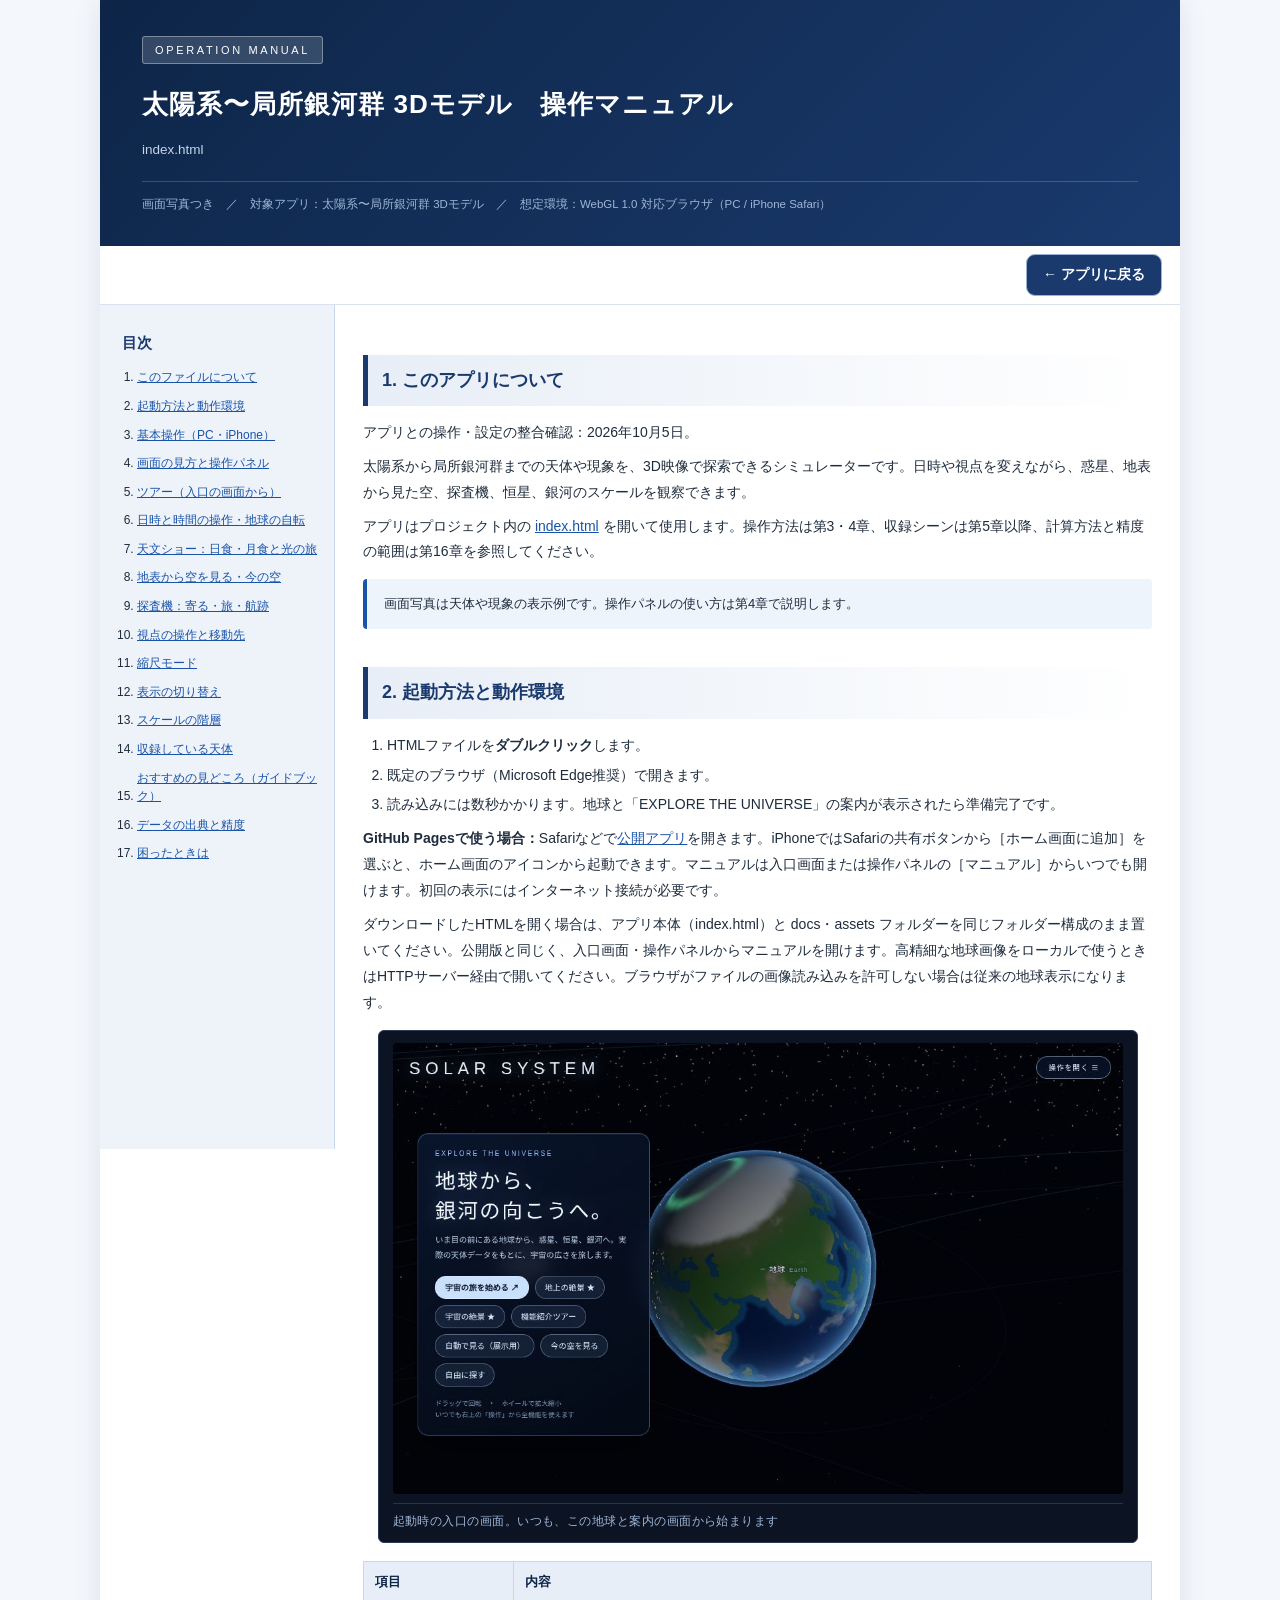
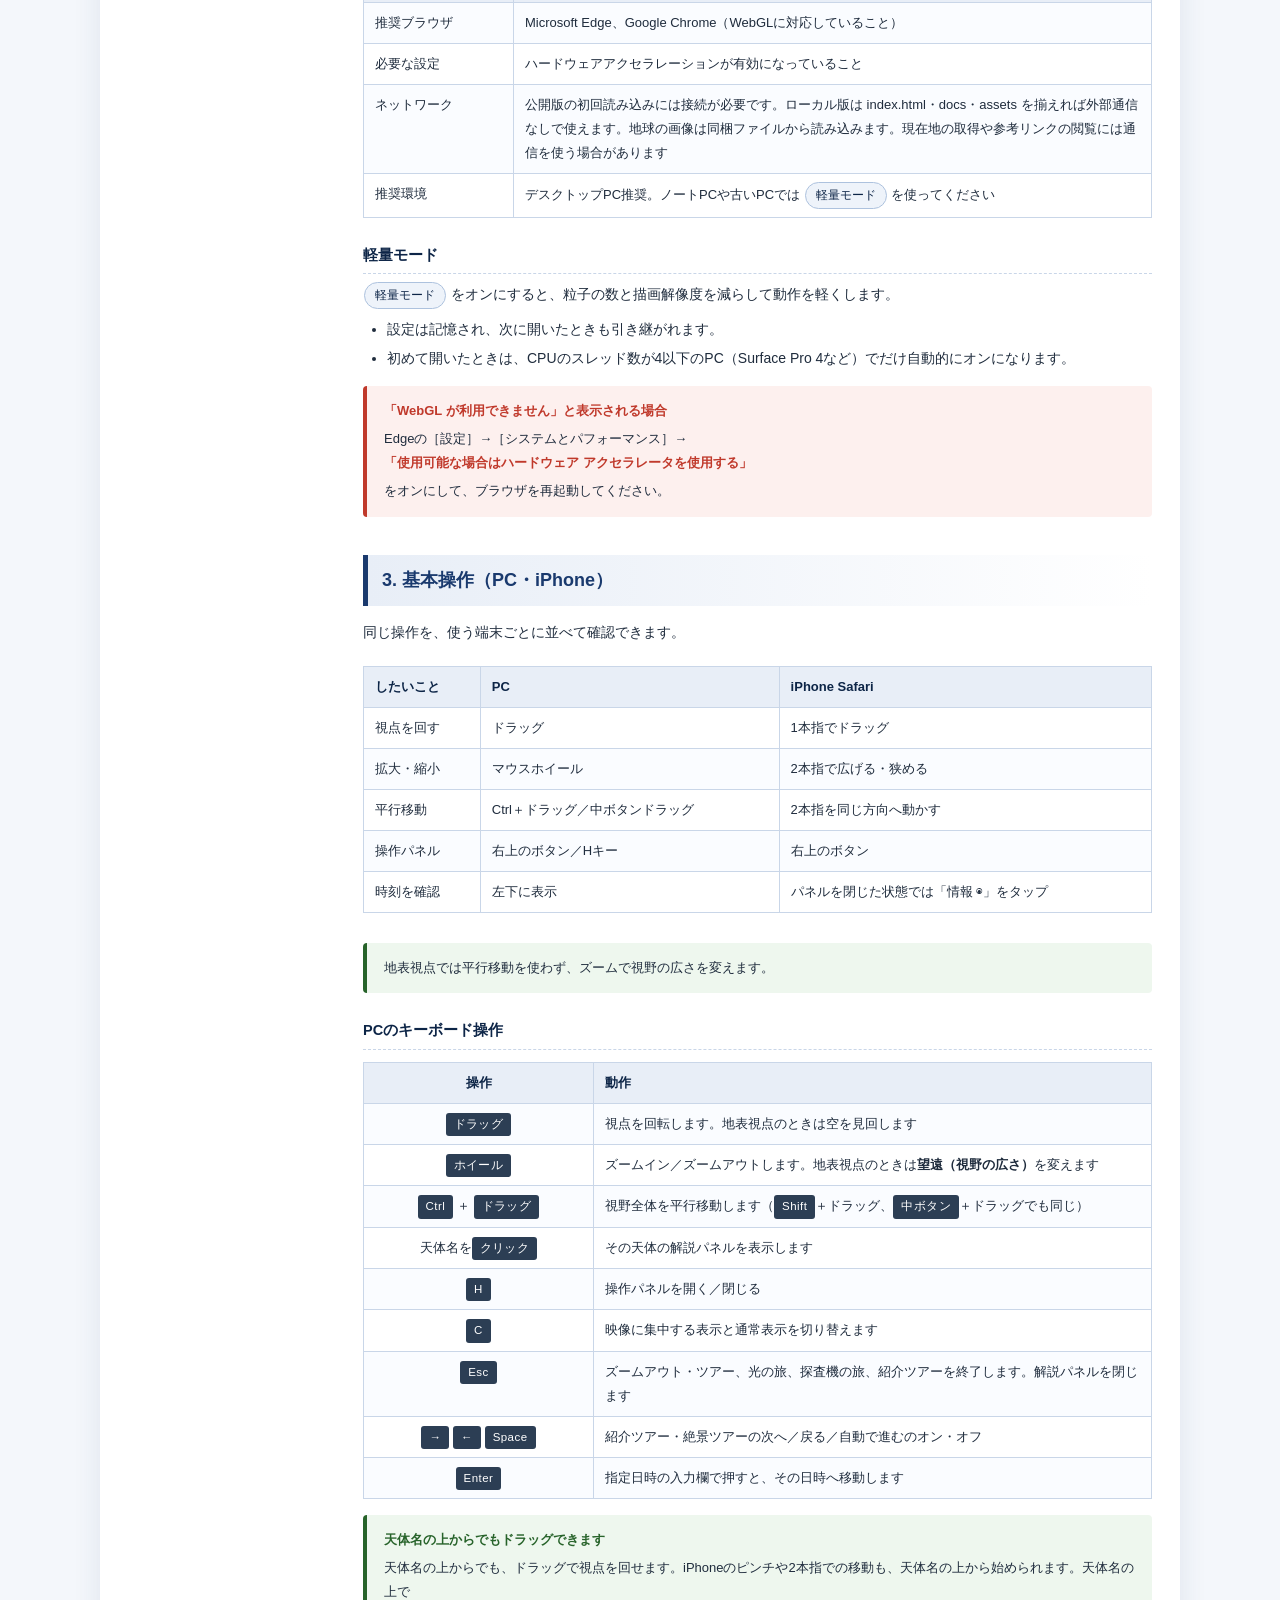
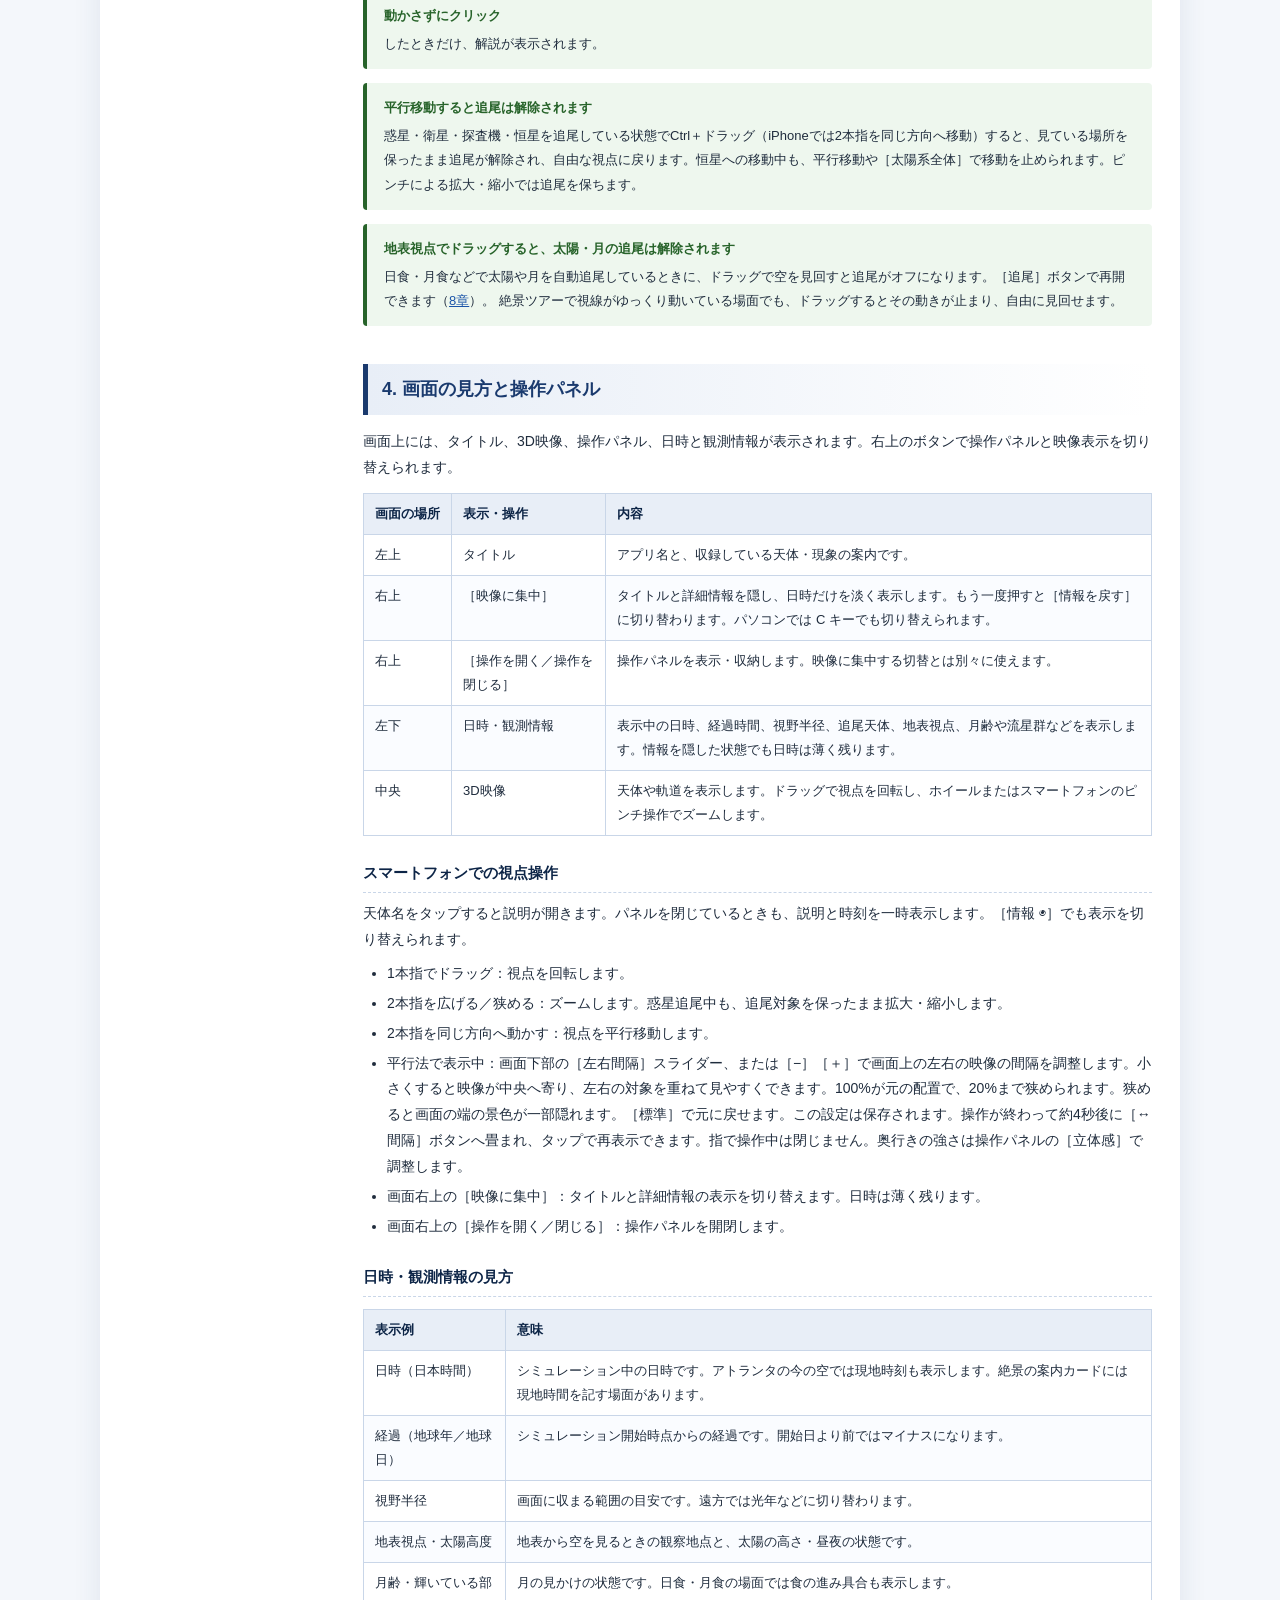
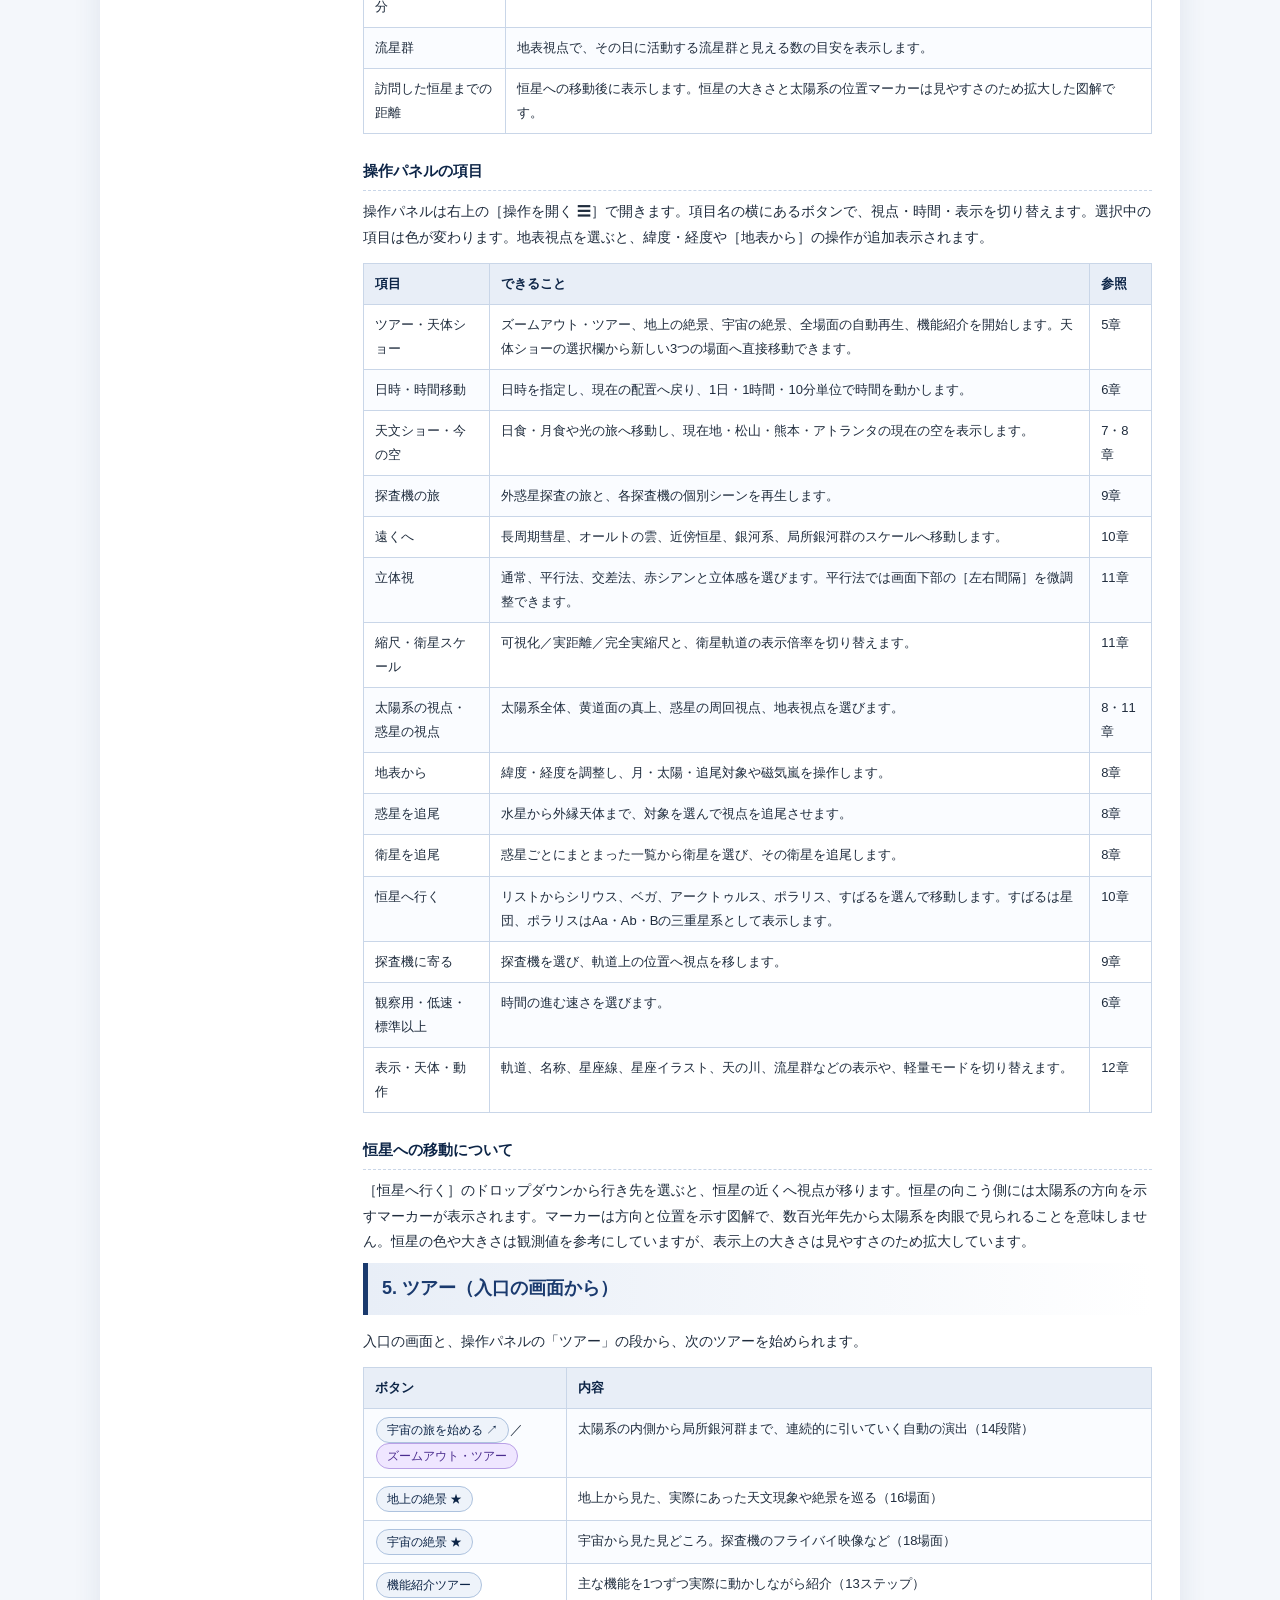
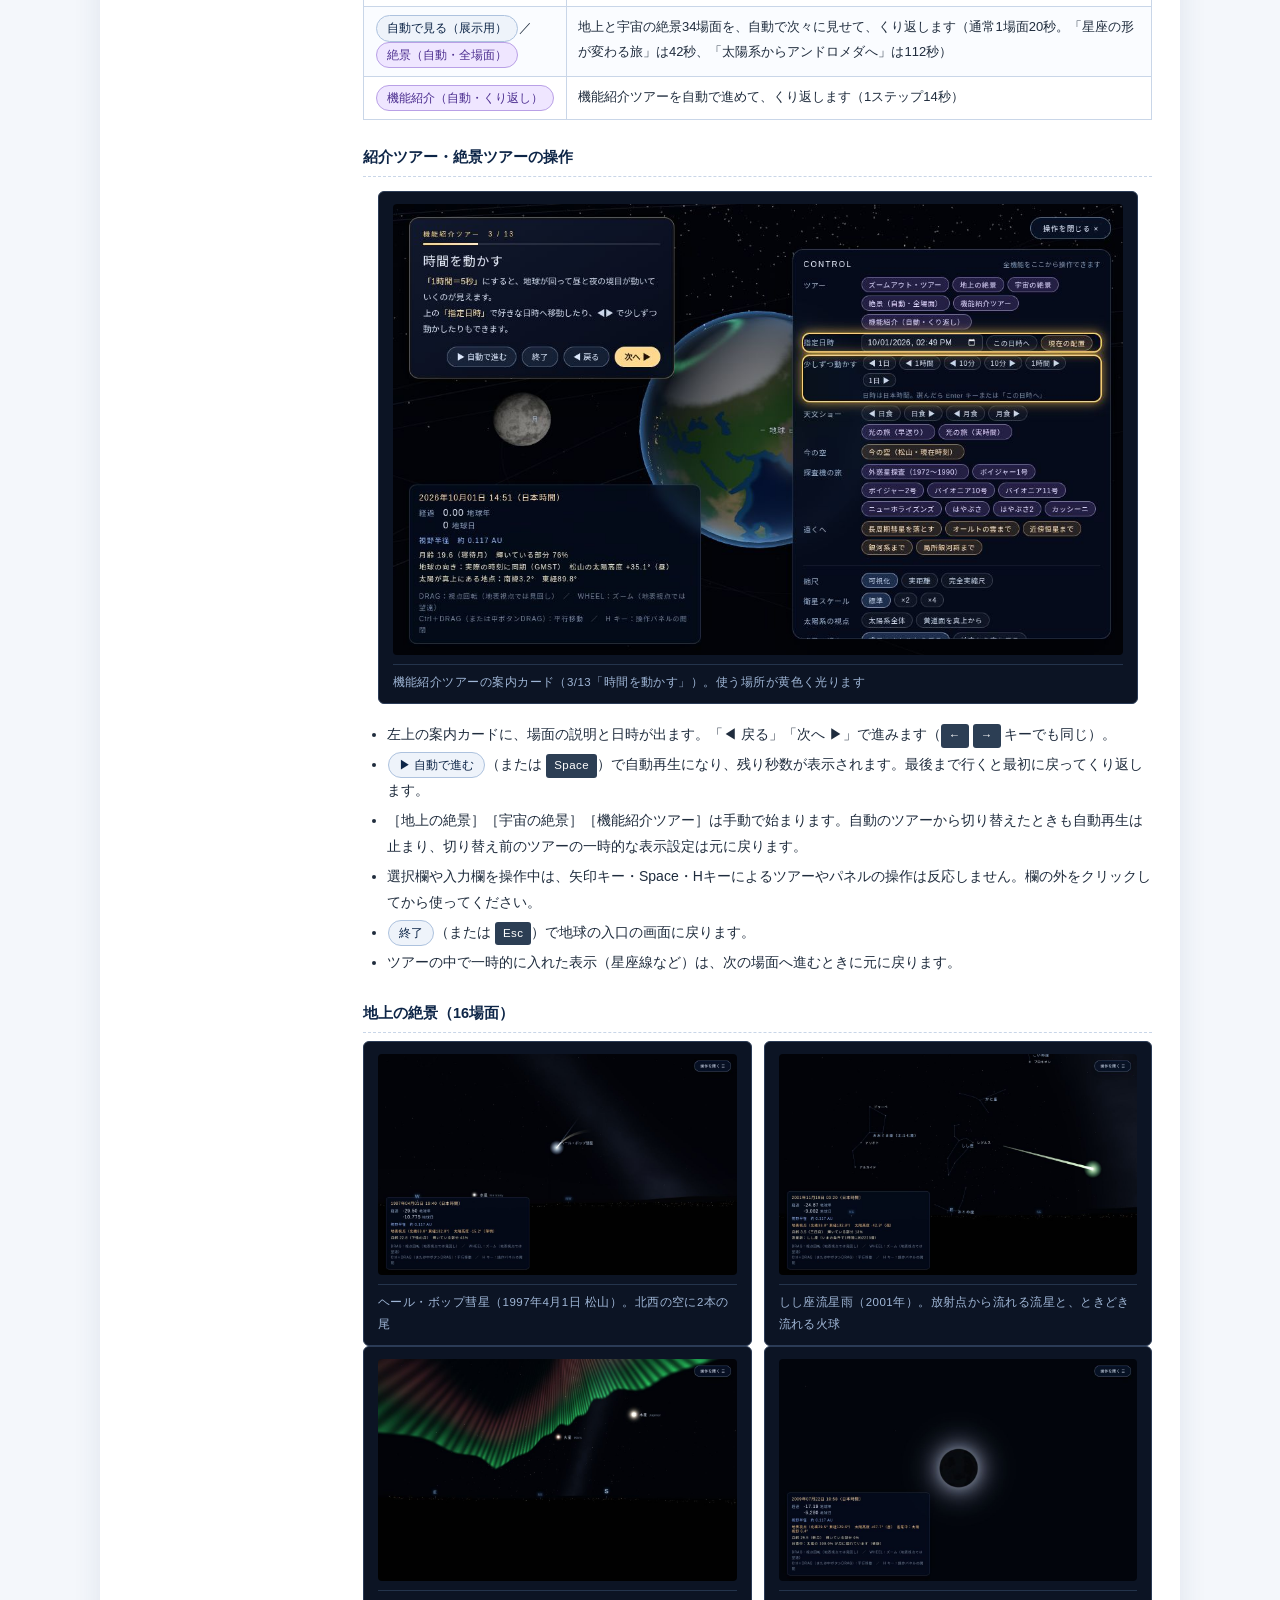
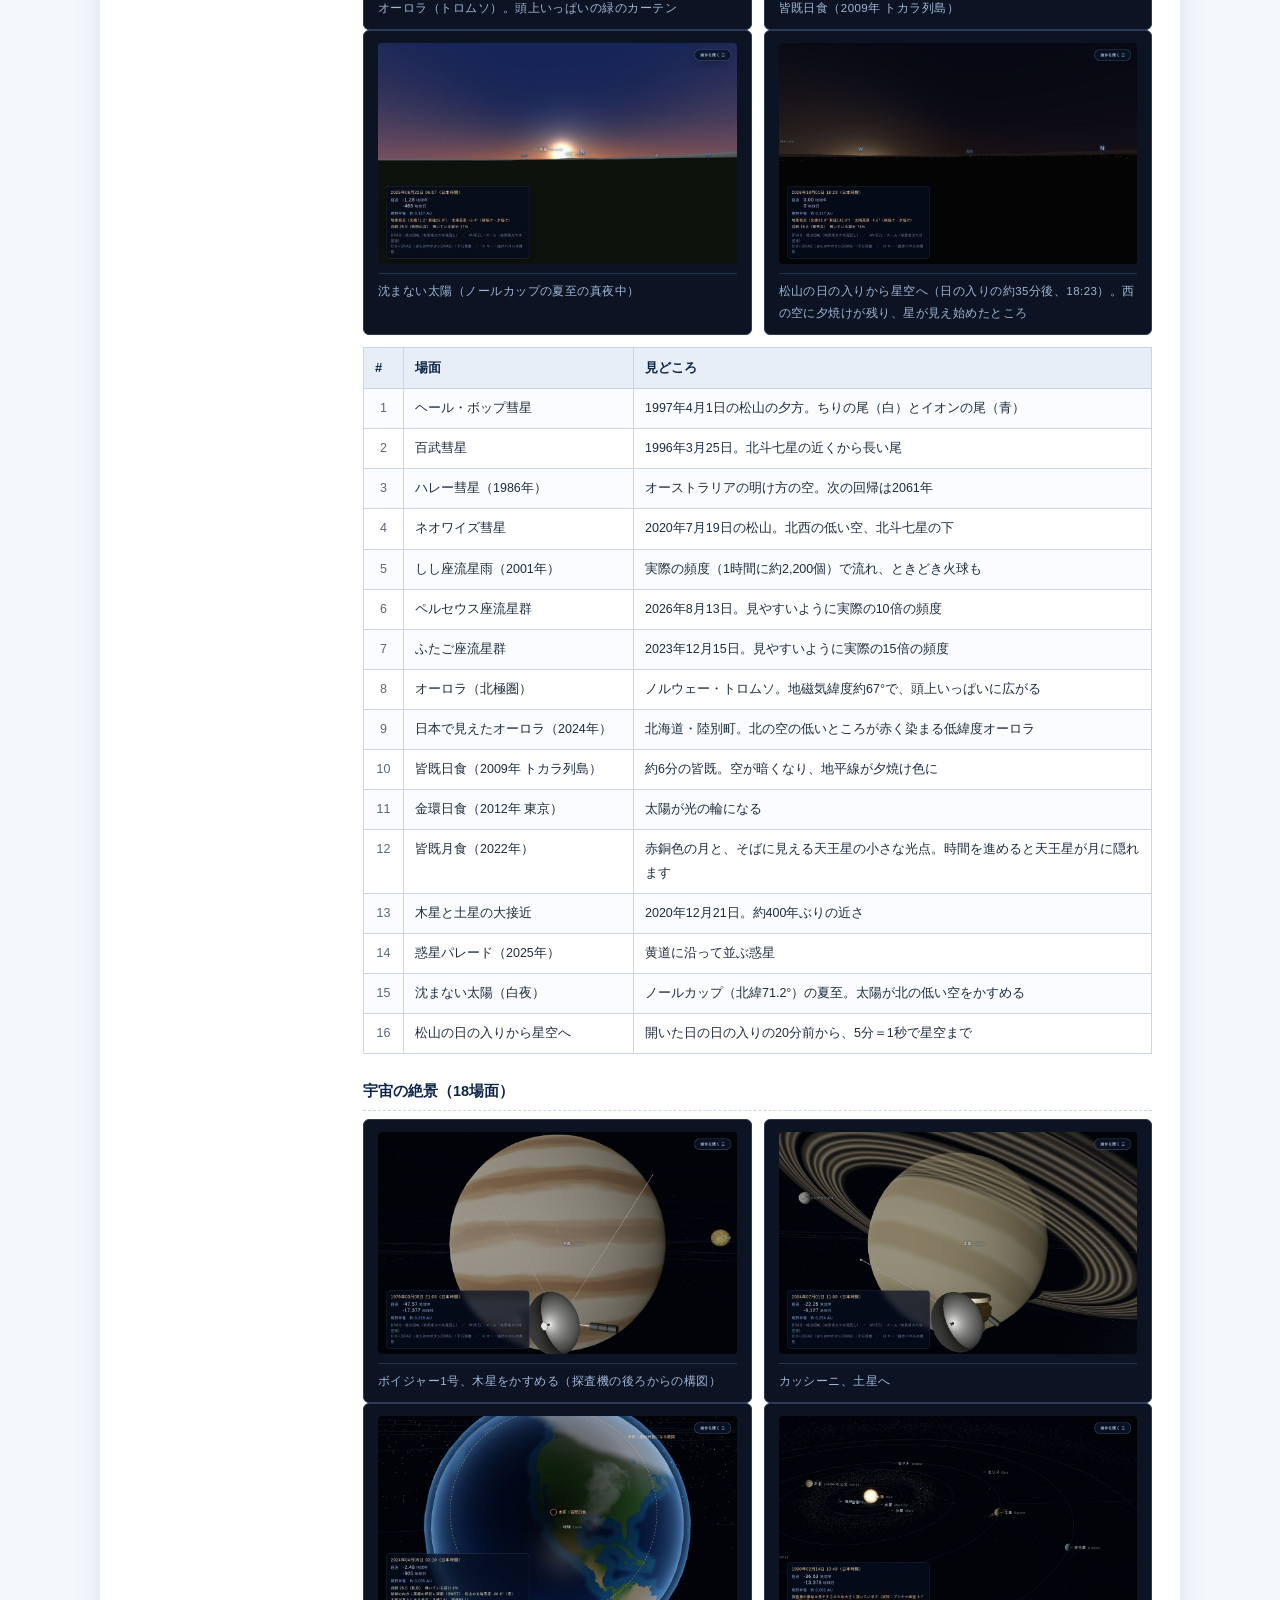
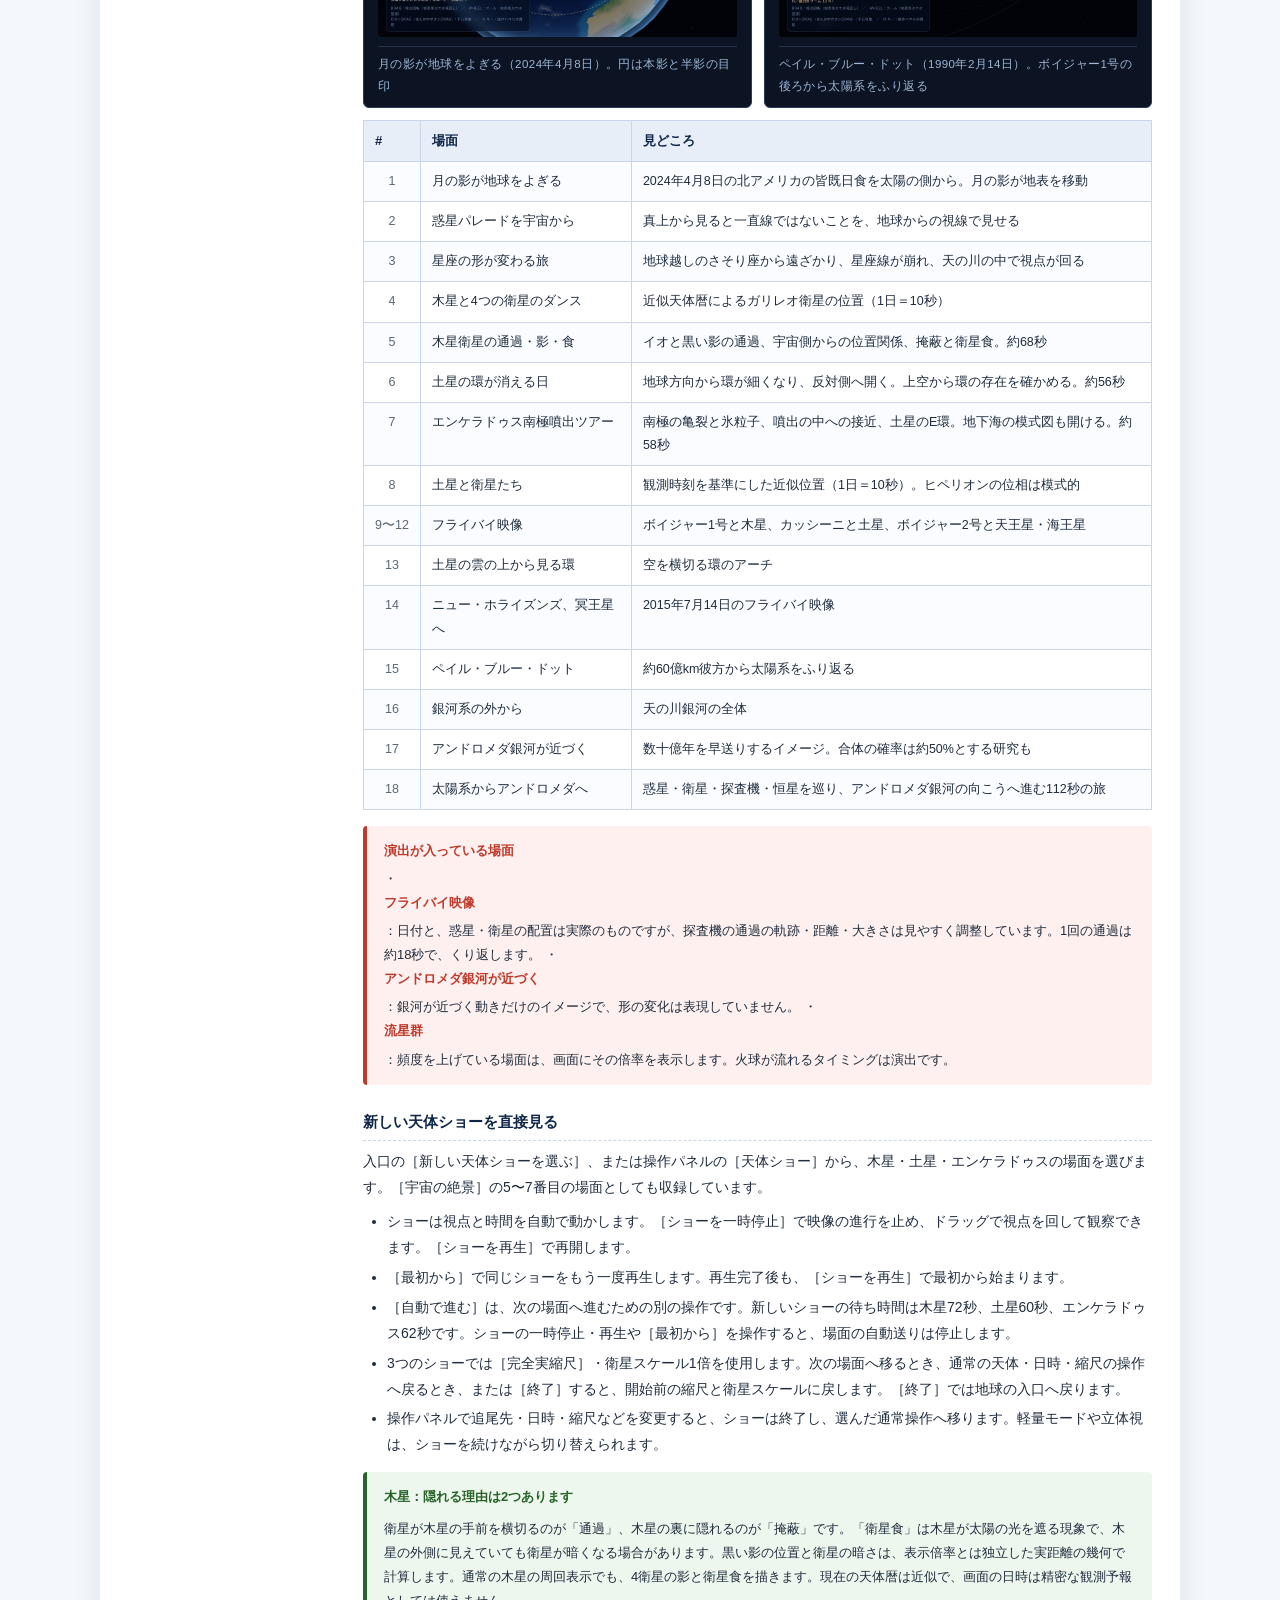
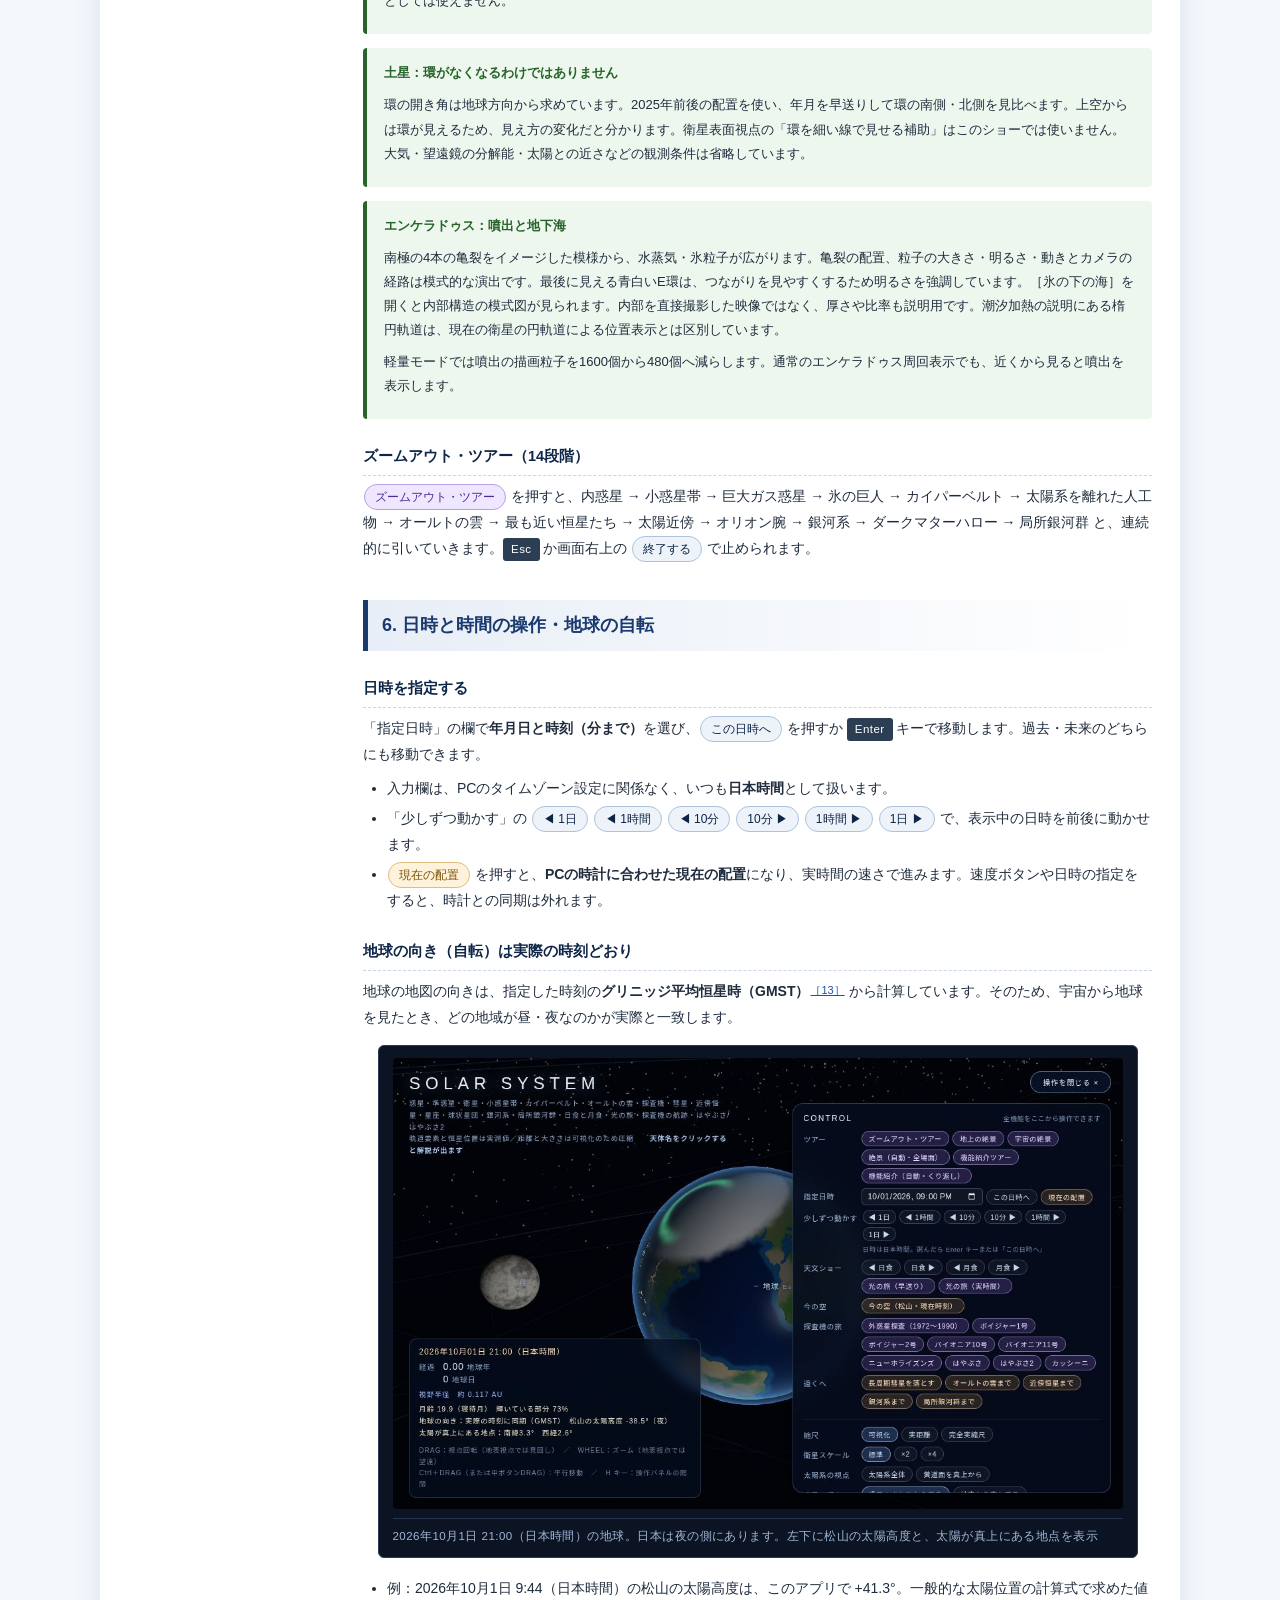
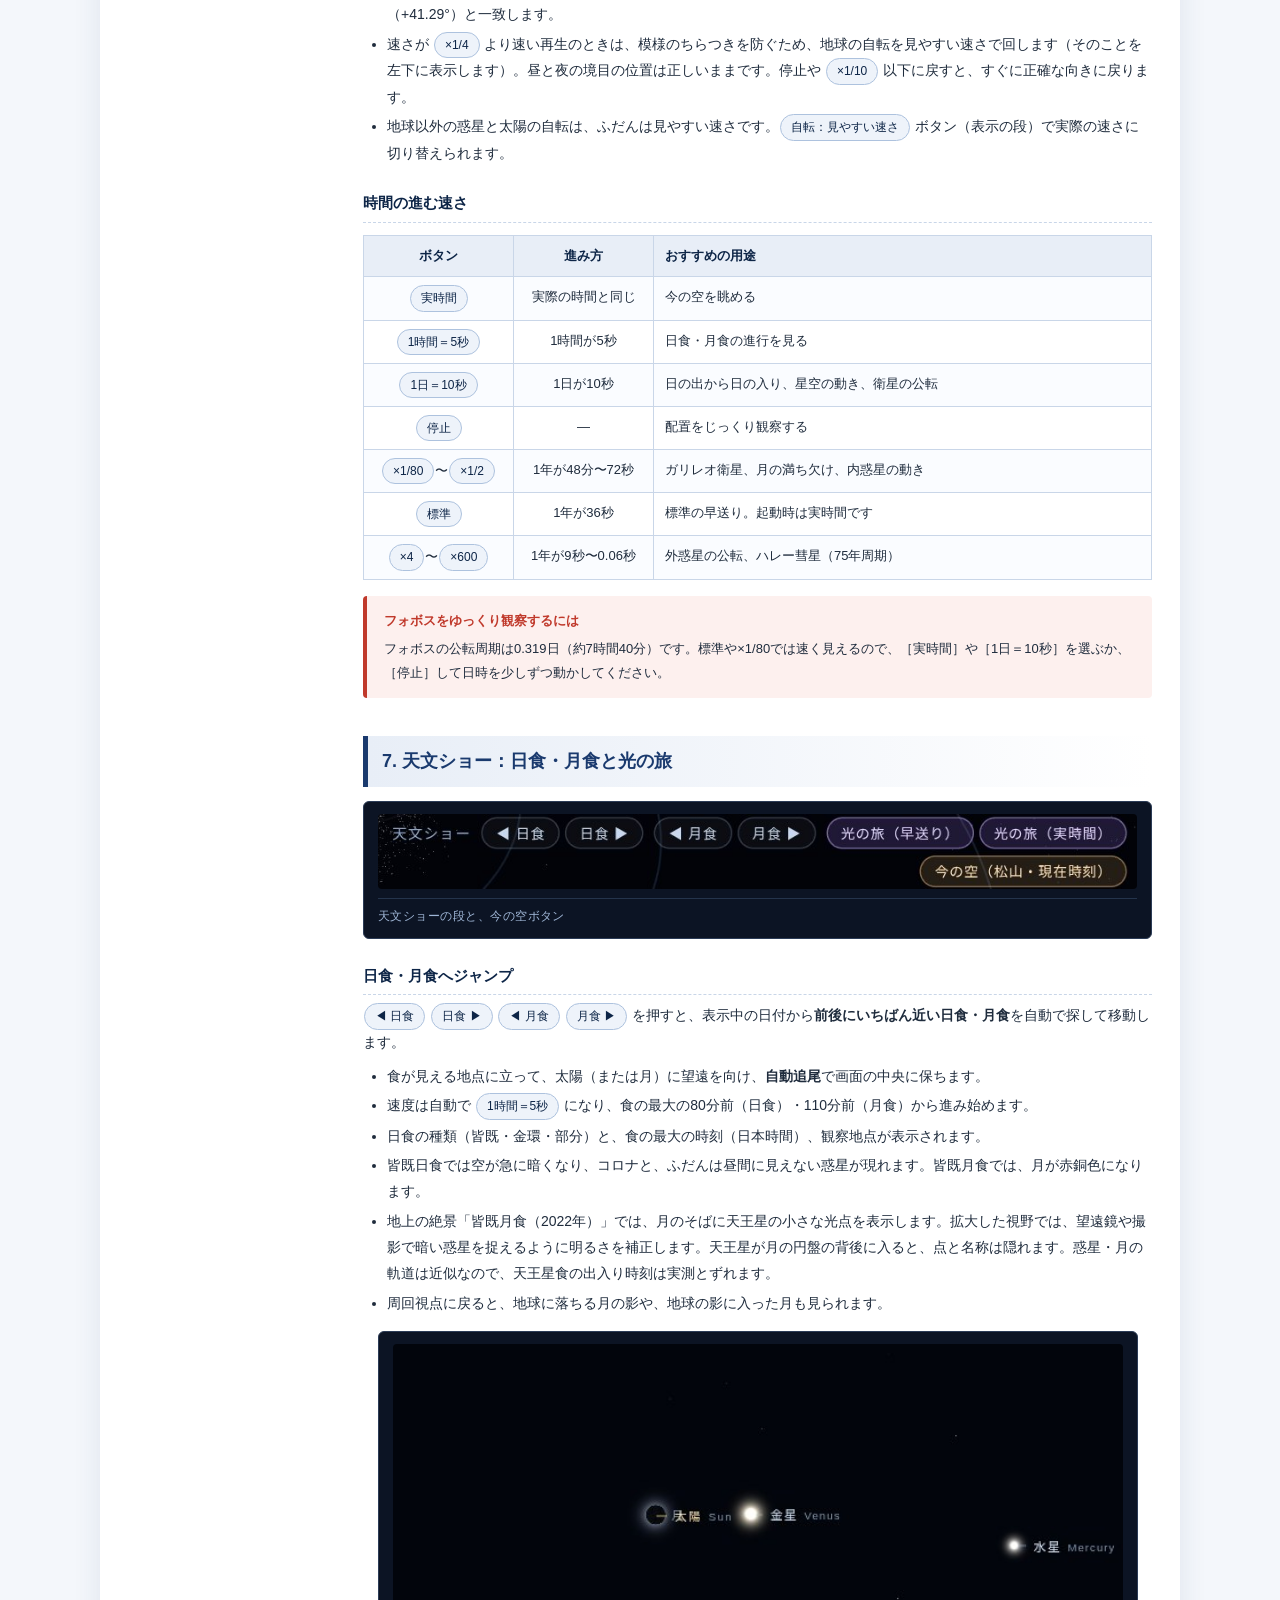
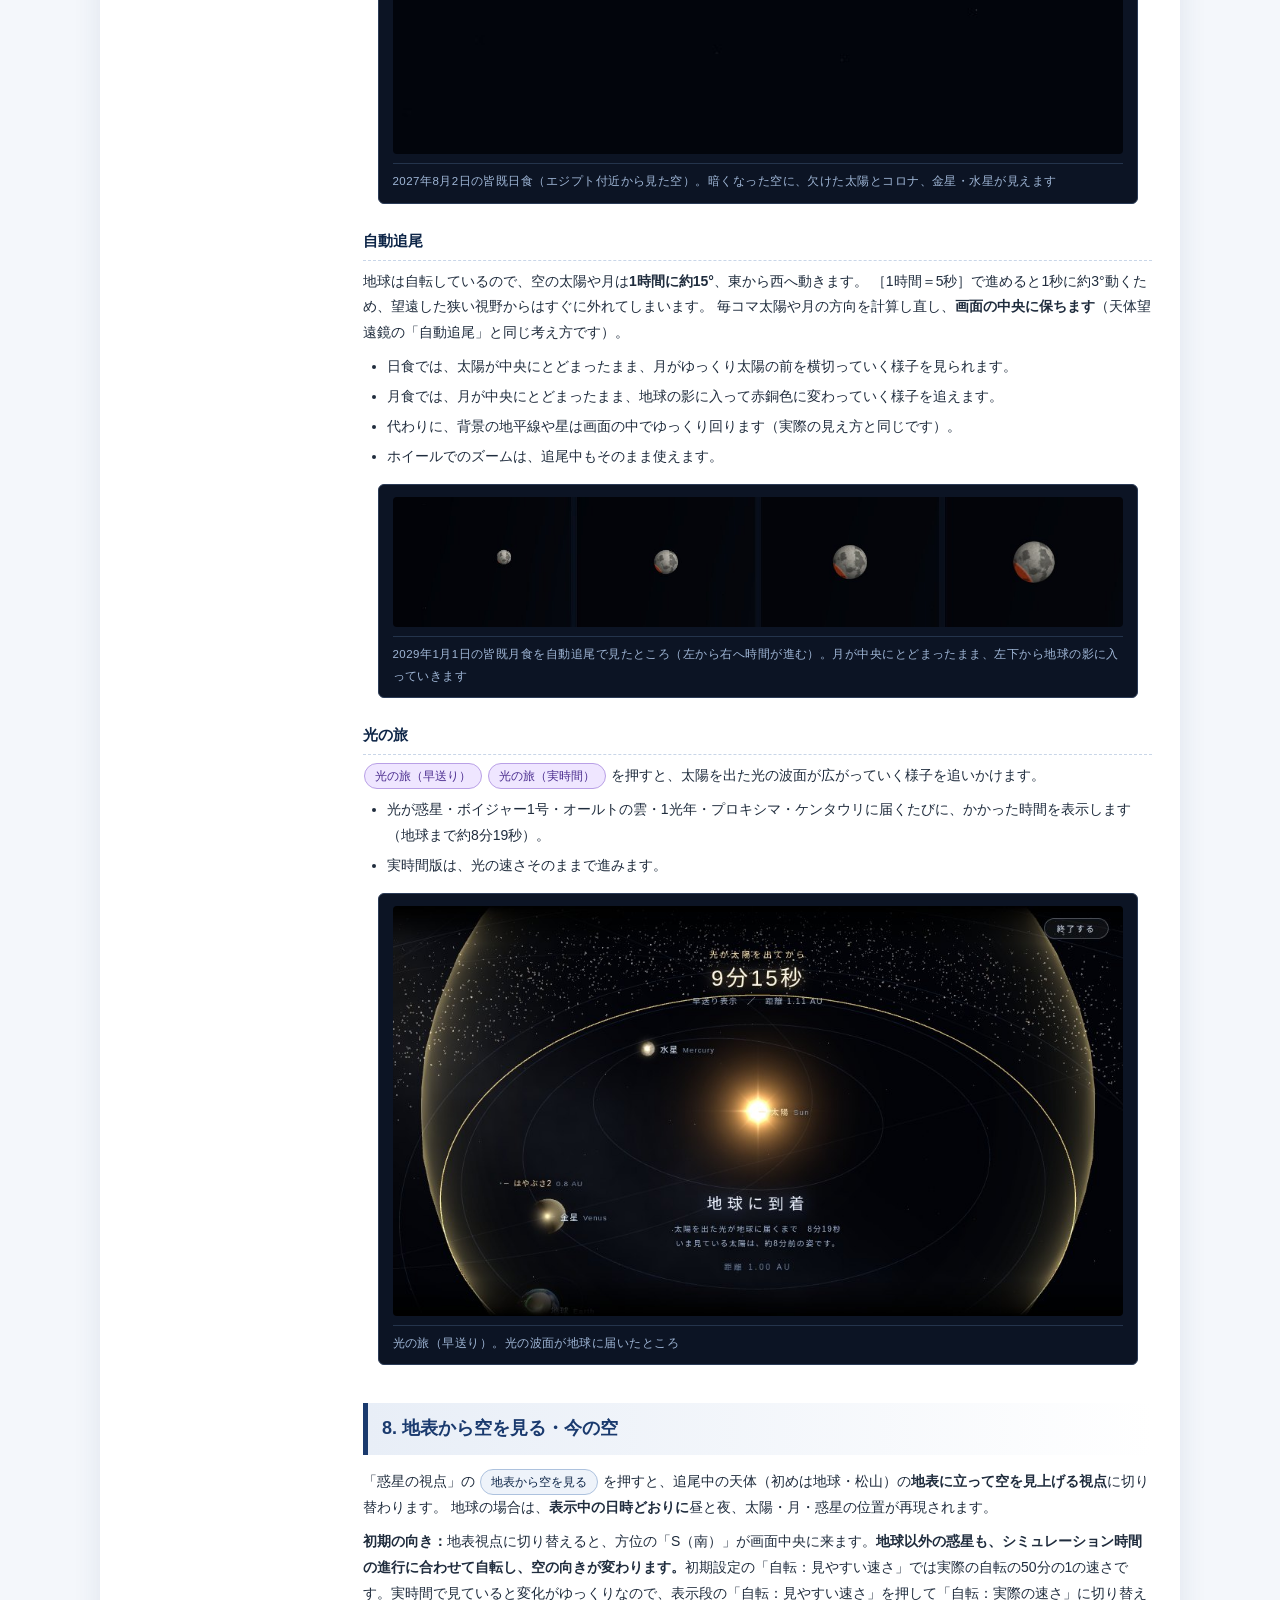
==== docs/操作マニュアル_現行版_2026-10-03.html @ c0546783 "Add Jupiter, Saturn ring and Enceladus celestial shows" ====
<!DOCTYPE html>
<html lang="ja">
<head>
<meta charset="UTF-8">
<meta name="viewport" content="width=device-width, initial-scale=1.0">
<title>太陽系〜局所銀河群 3Dモデル 操作マニュアル</title>
<style>
  :root{
    --navy:#1a3a6e;
    --navy-dark:#0d2547;
    --lightblue:#e8eef7;
    --accent:#1a54a8;
    --accent-hover:#0d3d75;
    --red:#c0392b;
    --green:#27632a;
    --amber:#9a6a00;
    --gray:#5a6875;
    --border:#c9d6e8;
  }
  *{ box-sizing:border-box; }
  html{ scroll-behavior:smooth; }
  body{
    margin:0; padding:0;
    font-family:"BIZ UDPGothic","BIZ UDゴシック","Meiryo",sans-serif;
    color:#1f2c3d; background:#f4f7fb; line-height:1.85;
    font-size:14px;
  }
  .wrap{ max-width:1080px; margin:0 auto; background:#fff;
    box-shadow:0 0 28px rgba(26,58,110,.10); }

  /* ---- ヘッダ ---- */
  header{
    background:linear-gradient(135deg,var(--navy-dark),var(--navy));
    color:#fff; padding:36px 42px 30px;
  }
  header .tag{
    display:inline-block; background:rgba(255,255,255,.16);
    border:1px solid rgba(255,255,255,.35); border-radius:3px;
    padding:3px 12px; font-size:11px; letter-spacing:.24em; margin-bottom:16px;
  }
  header h1{ margin:0; font-size:26px; font-weight:700; letter-spacing:.04em; }
  header .sub{ margin-top:10px; font-size:13.5px; color:#c3d4ec; }
  header .meta{ margin-top:18px; font-size:11.5px; color:#9fb6d6;
    border-top:1px solid rgba(255,255,255,.18); padding-top:12px; }

  /* ---- 目次 ---- */
  nav{ background:var(--lightblue); padding:22px 42px; border-bottom:1px solid var(--border); }
  nav h2{ margin:0 0 12px; font-size:13px; color:var(--navy);
    letter-spacing:.14em; font-weight:700; }
  nav ol{ margin:0; padding-left:20px; columns:2; column-gap:36px; font-size:13px; }
  nav li{ margin-bottom:5px; break-inside:avoid; }
  nav a{ color:var(--accent); text-decoration:underline; }
  nav a:hover{ color:var(--accent-hover); }

  main{ padding:10px 42px 48px; }
  section{ margin-top:38px; scroll-margin-top:16px; }
  h2{
    font-size:18px; color:var(--navy); margin:0 0 14px;
    padding:9px 0 9px 14px; border-left:5px solid var(--navy);
    background:linear-gradient(90deg,var(--lightblue),rgba(232,238,247,0));
  }
  h3{ font-size:14.5px; color:var(--navy-dark); margin:24px 0 8px;
    padding-bottom:5px; border-bottom:1px dashed var(--border); }
  p{ margin:8px 0; }

  table{ width:100%; border-collapse:collapse; margin:12px 0 16px; font-size:13px; }
  th,td{ border:1px solid var(--border); padding:8px 11px; text-align:left;
    vertical-align:top; }
  th{ background:var(--lightblue); color:var(--navy-dark); font-weight:700;
    white-space:nowrap; }
  tr:nth-child(even) td{ background:#fafcff; }
  td.c,th.c{ text-align:center; white-space:nowrap; }

  .btn{
    display:inline-block; background:#eef3fa; border:1px solid #adc2de;
    border-radius:999px; padding:1px 10px; font-size:12px;
    color:var(--navy-dark); white-space:nowrap; margin:0 1px;
  }
  .btn.on{ background:#d6e6ff; border-color:#7ea6dd; font-weight:700; }
  .btn.warm{ background:#fff2dc; border-color:#e0bd7e; color:#7a5200; }
  .btn.tour{ background:#efe6ff; border-color:#b9a0e6; color:#4b2d8f; }
  kbd{
    display:inline-block; background:#2c3e54; color:#fff; border-radius:3px;
    padding:1px 8px; font-size:11.5px; font-family:inherit; letter-spacing:.04em;
  }

  .note,.warn,.tip{
    border-radius:4px; padding:13px 17px; margin:14px 0; font-size:13px;
  }
  .note{ background:#eef4fc; border-left:4px solid var(--accent); }
  .warn{ background:#fdf0ee; border-left:4px solid var(--red); }
  .tip{ background:#eef7ee; border-left:4px solid var(--green); }
  .note b,.warn b,.tip b{ display:block; margin-bottom:4px; }
  .warn b{ color:var(--red); }
  .tip b{ color:var(--green); }
  .note b{ color:var(--accent); }

  pre{
    background:#1e2a3a; color:#d8e4f2; padding:14px 18px; border-radius:5px;
    font-family:"Consolas","BIZ UDGothic",monospace; font-size:12.5px;
    line-height:1.75; overflow-x:auto; margin:12px 0;
  }
  ul,ol{ margin:8px 0; padding-left:24px; }
  li{ margin-bottom:4px; }

  .grid{ display:grid; grid-template-columns:repeat(auto-fit,minmax(230px,1fr));
    gap:14px; margin:14px 0; }
  .card{ border:1px solid var(--border); border-radius:5px; padding:14px 16px;
    background:#fbfdff; }
  .card .t{ font-weight:700; color:var(--navy); font-size:13.5px; margin-bottom:6px; }
  .card .d{ font-size:12.5px; color:#425165; }

  figure{
    margin:14px 0 18px; padding:12px 14px 10px;
    background:#0c1424; border:1px solid #2b3b56; border-radius:6px;
  }
  figure img{
    display:block; max-width:100%; height:auto; border-radius:4px;
    image-rendering:-webkit-optimize-contrast;
  }
  figure figcaption{
    margin-top:9px; font-size:11.5px; color:#9fb6d6; letter-spacing:.04em;
    border-top:1px solid #24344c; padding-top:7px;
  }
  figure figcaption b{ color:#cfe0f5; }
  figure.wide img{ width:100%; }

  .layout{
    position:relative; background:#0a1120; border:1px solid #2b3b56;
    border-radius:6px; height:330px; margin:14px 0 6px; overflow:hidden;
  }
  .layout .z{
    position:absolute; border:1px dashed #5b7ba8; border-radius:4px;
    color:#cfe0f5; font-size:11.5px; padding:7px 10px; line-height:1.6;
  }
  .layout .z b{ display:block; color:#8fc3ff; font-size:12px; margin-bottom:3px; }
  .layout .lt{ left:2.5%;  top:5%;    width:44%; }
  .layout .lb{ left:2.5%;  bottom:5%; width:40%; }
  .layout .rb{ right:2.5%; bottom:5%; width:48%; border-color:#8a7bbd; }
  .layout .rb b{ color:#c3a9f5; }
  .layout .ct{ left:30%;   top:5%;    width:38%; border-color:#a8894f; text-align:center; }
  .layout .ct b{ color:#ffc46a; }
  .layout .mid{
    position:absolute; left:50%; top:50%; transform:translate(-50%,-50%);
    color:#54688a; font-size:12px; letter-spacing:.2em;
  }

  .scaleflow{
    background:#fbfdff; border:1px solid var(--border); border-radius:5px;
    padding:16px 20px; margin:14px 0; font-size:12.5px;
  }
  .scaleflow .row{ display:flex; align-items:center; gap:12px; padding:5px 0;
    border-bottom:1px dotted #dae3f0; }
  .scaleflow .row:last-child{ border-bottom:none; }
  .scaleflow .k{ flex:0 0 132px; font-weight:700; color:var(--navy); }
  .scaleflow .v{ flex:0 0 118px; color:var(--amber); font-variant-numeric:tabular-nums; }
  .scaleflow .m{ color:#48566a; }

  footer{
    background:var(--navy-dark); color:#a8bfdc; padding:20px 42px;
    font-size:11.5px; letter-spacing:.04em;
  }
  footer a{ color:#9ec4f0; }

  @media print{
    body{ background:#fff; font-size:10.5pt; }
    .wrap{ box-shadow:none; max-width:100%; }
    header,main,nav,footer{ padding-left:14mm; padding-right:14mm; }
    nav{ break-after:page; }
    section{ break-inside:avoid; }
    figure{ break-inside:avoid; background:#fff; border:1px solid #bbb; }
    figure img{ filter:none; }
    figure figcaption{ color:#333; border-top-color:#ccc; }
    figure figcaption b{ color:#000; }
    .layout{ break-inside:avoid; }
    a{ text-decoration:underline; }
    pre{ background:#f0f3f7; color:#1f2c3d; border:1px solid #ccc; }
  }
  @page{ size:A4 portrait; margin:12mm; }

  a{ color:#1a54a8; text-decoration:underline; }
  a:hover{ color:#0d3d75; }
  .new{ display:inline-block; background:#c0392b; color:#fff; font-size:10px; border-radius:3px;
    padding:0 6px; margin-left:6px; letter-spacing:.08em; vertical-align:2px; }
  figure.scene{ max-width:760px; margin-left:auto; margin-right:auto; }
  figure.scene img{ width:100%; }
  .two figure.scene{ max-width:none; }
  .two{ display:grid; grid-template-columns:1fr 1fr; gap:12px; }
  .two figure{ margin:0; }
  @media (max-width:760px){ .two{ grid-template-columns:1fr; } nav ol{ columns:1; } }
  .refs li{ margin-bottom:6px; font-size:12.5px; }

  .gtoc{ display:flex; flex-wrap:wrap; gap:6px; margin:10px 0 6px; }
  .gtoc a{ font-size:12px; border:1px solid #c5d3e6; border-radius:999px; padding:3px 12px; background:#f4f8fd; text-decoration:none; }
  .gtoc a:hover{ background:#e1ebf8; }
  h3.gcat{ background:linear-gradient(90deg,#1a3a6e,#2a5aa0); color:#fff; border:none; border-radius:4px;
    padding:8px 14px; margin:30px 0 6px; font-size:14.5px; letter-spacing:.06em; }
  .glead{ font-size:13px; color:#425165; margin:4px 0 10px; }
  .gl{ display:grid; grid-template-columns:repeat(auto-fit,minmax(300px,1fr)); gap:12px; }
  .gi{ border:1px solid #d6dfeb; border-radius:6px; padding:10px 14px 4px; background:#fbfdff; break-inside:avoid; }
  .gi h4{ margin:2px 0 8px; font-size:13.5px; color:#0d2547; }
  .gi pre{ margin:0 0 6px; font-size:11.5px; padding:9px 12px; white-space:pre-wrap; }
  .gi p{ font-size:12.5px; margin:4px 0 8px; color:#2c3a4c; }
  h4.calh{ margin:18px 0 6px; color:#0d2547; }
  table.cal td{ font-size:12px; padding:5px 9px; }
  @media print{ .gi{ page-break-inside:avoid; } h3.gcat{ -webkit-print-color-adjust:exact; print-color-adjust:exact; } }

  /* 出典番号・ツールチップ・ジャンプ先ハイライト */
  a.cite{ position:relative; color:#1a54a8; text-decoration:underline; font-size:11px; vertical-align:2px; margin-left:1px; white-space:nowrap; }
  a.cite:hover{ color:#0d3d75; }
  a.cite:hover::after{ content:attr(data-tip); position:absolute; left:50%; bottom:135%; transform:translateX(-50%);
    width:300px; white-space:normal; background:#0d2547; color:#fff; font-size:11.5px; line-height:1.6; letter-spacing:.02em;
    padding:8px 11px; border-radius:5px; box-shadow:0 6px 18px rgba(0,0,0,.25); z-index:20; text-align:left; font-weight:400; }
  .refs li:target{ background:#fff3c4; outline:2px solid #e8c25a; border-radius:3px; transition:background .6s; }
  .refs li{ scroll-margin-top:80px; }
  .refs .rd{ color:#5a6875; font-size:11.5px; }
  .scenes td{ font-size:12.5px; }
  .scenes td:first-child{ white-space:nowrap; text-align:center; color:#5a6875; }
  figure.panel{ max-width:540px; margin-left:auto; margin-right:auto; }
  @media print{ a.cite:hover::after{ display:none; } a.cite{ text-decoration:underline; } }
  @media (max-width:600px){
    header,main,nav,footer{ padding-left:16px; padding-right:16px; }
    table{ display:block; overflow-x:auto; max-width:100%; }
    th,td,td.c,th.c,.scenes td:first-child{ white-space:normal; }
    th[style],td[style]{ width:auto !important; }
    .layout{ height:auto; min-height:300px; }
    .layout .z{ position:relative; left:auto !important; right:auto !important; top:auto !important; bottom:auto !important; width:auto !important; margin:8px; }
    .layout .mid{ display:none; }
    a.cite:hover::after{ width:220px; }
    pre{ white-space:pre-wrap; }
  }

  .app-return{position:sticky;top:0;z-index:30;display:flex;justify-content:flex-end;padding:8px 18px;background:#fff;border-bottom:1px solid #d9e2ee}
  .app-return a{display:inline-flex;align-items:center;min-height:40px;padding:7px 16px;border:1px solid #9bb2d4;border-radius:9px;background:#1a3a6e;color:#fff;font-weight:700;text-decoration:none}
  .app-return a:hover{background:#0d2547}
  .manual-columns{display:grid;grid-template-columns:235px minmax(0,1fr);align-items:start}
  #manual-nav{position:sticky;top:56px;height:calc(100vh - 56px);overflow-y:auto;padding:20px 14px;background:#eef3fa;border-right:1px solid #c9d6e8;border-bottom:0}
  #manual-nav .nav-heading{font-size:15px;font-weight:700;color:#1a3a6e;padding:4px 8px 12px}
  #manual-nav ol{columns:1;padding-left:23px;font-size:12px;line-height:1.55}
  #manual-nav li{margin-bottom:10px}
  #manual-nav a{display:inline-block;overflow-wrap:anywhere}
  #navToggle{display:none}
  #manual-content{min-width:0;padding:12px 28px 48px}
  .screen-guide{margin:18px 0 26px}
  .screen-photo{position:relative;overflow:hidden;border-radius:12px;border:1px solid #cad6e7;background:#071324;box-shadow:0 12px 32px #152d5229}
  .screen-photo img{display:block;width:100%;height:auto}
  .pin{position:absolute;display:grid;place-items:center;width:29px;height:29px;border-radius:50%;background:#ffcf66;color:#11284b;border:2px solid white;font-weight:800;box-shadow:0 2px 8px #0009}
  .pin1{top:3%;left:2%}.pin2{top:3%;right:2%}.pin3{bottom:3%;left:2%}.pin4{top:49%;left:43%}
  .screen-guide figcaption{font-size:12px;color:#526276;margin:8px 0 12px}
  .screen-legend{display:grid;grid-template-columns:repeat(2,minmax(0,1fr));gap:10px;list-style:none;padding:0;counter-reset:guide}
  .screen-legend li{display:flex;flex-direction:column;gap:2px;border:1px solid #d7e2f0;border-radius:9px;padding:10px 12px;background:#f7faff;counter-increment:guide}
  .screen-legend li b:before{content:counter(guide) '  ';color:#1a54a8}
  .screen-legend li span{font-size:12px}
  .table-scroll{overflow-x:auto}.device-table{min-width:580px}
  @media(max-width:800px){.manual-columns{display:block}#manual-nav{position:sticky;top:56px;height:auto;max-height:52vh;z-index:20;overflow:auto;padding:8px 14px;box-shadow:0 4px 14px #14294c24}#manual-nav .nav-heading{display:flex;justify-content:space-between;align-items:center;padding:2px}#navToggle{display:inline-block;border:1px solid #9bb2d4;background:white;color:#1a3a6e;border-radius:8px;padding:7px 14px;font:inherit}#navLinks{display:none}#manual-nav.is-open #navLinks{display:block}#manual-content{padding:12px 17px 40px}.screen-legend{grid-template-columns:1fr}section{scroll-margin-top:68px}}
  @media print{.app-return{display:none}.manual-columns{display:block}#manual-nav{position:static;height:auto;overflow:visible;box-shadow:none}#navLinks{display:block!important}#navToggle{display:none!important}#manual-content{padding:12px 24px}.screen-photo{box-shadow:none}.screen-guide{break-inside:avoid}}

.galaxy-example{margin:16px 0 24px}.galaxy-example img{display:block;width:100%;height:auto;border:1px solid #cbd8e9;border-radius:10px;background:#050914}.galaxy-example figcaption{font-size:12px;color:#526276;margin-top:8px;line-height:1.6}@media print{.galaxy-example{break-inside:avoid}}
</style>
</head>
<body>
<div class="wrap">
<header>
  <div class="tag">OPERATION MANUAL</div>
  <h1>太陽系〜局所銀河群 3Dモデル　操作マニュアル</h1>
  <div class="sub">index.html</div>
  <div class="meta">画面写真つき　／　対象アプリ：太陽系〜局所銀河群 3Dモデル　／　想定環境：WebGL 1.0 対応ブラウザ（PC / iPhone Safari）</div>
</header>
<div class="app-return"><a href="../index.html">← アプリに戻る</a></div>
<div class="manual-columns"><nav id="manual-nav"><div class="nav-heading">目次 <button id="navToggle" type="button" aria-expanded="false" aria-controls="navLinks">開く</button></div><div id="navLinks">
  <ol>
    <li><a href="#s1">このファイルについて</a> </li>
    <li><a href="#s2">起動方法と動作環境</a></li>
    <li><a href="#s3">基本操作（PC・iPhone）</a></li>
    <li><a href="#s4">画面の見方と操作パネル</a> </li>
    <li><a href="#s5">ツアー（入口の画面から）</a> </li>
    <li><a href="#s6">日時と時間の操作・地球の自転</a> </li>
    <li><a href="#s7">天文ショー：日食・月食と光の旅</a></li>
    <li><a href="#s8">地表から空を見る・今の空</a> </li>
    <li><a href="#s9">探査機：寄る・旅・航跡</a> </li>
    <li><a href="#s10">視点の操作と移動先</a></li>
    <li><a href="#s11">縮尺モード</a> </li>
    <li><a href="#s12">表示の切り替え</a> </li>
    <li><a href="#s13">スケールの階層</a></li>
    <li><a href="#s14">収録している天体</a> </li>
    <li><a href="#s15">おすすめの見どころ（ガイドブック）</a></li>
    <li><a href="#s16">データの出典と精度</a> </li>
    <li><a href="#s17">困ったときは</a></li>
  </ol>
</div></nav>
<main id="manual-content">
<section id="s1">
<h2>1. このアプリについて</h2>
<p>アプリとの操作・設定の整合確認：2026年10月5日。</p>
<p>太陽系から局所銀河群までの天体や現象を、3D映像で探索できるシミュレーターです。日時や視点を変えながら、惑星、地表から見た空、探査機、恒星、銀河のスケールを観察できます。</p>
<p>アプリはプロジェクト内の <a href="../index.html">index.html</a> を開いて使用します。操作方法は第3・4章、収録シーンは第5章以降、計算方法と精度の範囲は第16章を参照してください。</p>
<p class="note">画面写真は天体や現象の表示例です。操作パネルの使い方は第4章で説明します。</p>
</section>
<section id="s2">
<h2>2. 起動方法と動作環境</h2>
<ol><li>HTMLファイルを<b>ダブルクリック</b>します。</li>
<li>既定のブラウザ（Microsoft Edge推奨）で開きます。</li>
<li>読み込みには数秒かかります。地球と「EXPLORE THE UNIVERSE」の案内が表示されたら準備完了です。</li></ol>
<p><b>GitHub Pagesで使う場合：</b>Safariなどで<a href="https://enou123.github.io/space-app/">公開アプリ</a>を開きます。iPhoneではSafariの共有ボタンから［ホーム画面に追加］を選ぶと、ホーム画面のアイコンから起動できます。マニュアルは入口画面または操作パネルの［マニュアル］からいつでも開けます。初回の表示にはインターネット接続が必要です。</p>
<p>ダウンロードしたHTMLを開く場合は、アプリ本体（index.html）と docs・assets フォルダーを同じフォルダー構成のまま置いてください。公開版と同じく、入口画面・操作パネルからマニュアルを開けます。高精細な地球画像をローカルで使うときはHTTPサーバー経由で開いてください。ブラウザがファイルの画像読み込みを許可しない場合は従来の地球表示になります。</p>
<figure class="scene"><img alt="起動時の入口の画面。いつも、この地球と案内の画面から始まりますNEW" src="[data-uri]"><figcaption>起動時の入口の画面。いつも、この地球と案内の画面から始まります</figcaption></figure>
<table>
  <tr><th style="width:150px;">項目</th><th>内容</th></tr>
  <tr><td>推奨ブラウザ</td><td>Microsoft Edge、Google Chrome（WebGLに対応していること）</td></tr>
  <tr><td>必要な設定</td><td>ハードウェアアクセラレーションが有効になっていること</td></tr>
  <tr><td>ネットワーク</td><td>公開版の初回読み込みには接続が必要です。ローカル版は index.html・docs・assets を揃えれば外部通信なしで使えます。地球の画像は同梱ファイルから読み込みます。現在地の取得や参考リンクの閲覧には通信を使う場合があります</td></tr>
  <tr><td>推奨環境</td><td>デスクトップPC推奨。ノートPCや古いPCでは <span class="btn ">軽量モード</span> を使ってください</td></tr>
</table>
<h3>軽量モード</h3>
<p><span class="btn ">軽量モード</span> をオンにすると、粒子の数と描画解像度を減らして動作を軽くします。</p>
<ul><li>設定は記憶され、次に開いたときも引き継がれます。</li>
<li>初めて開いたときは、CPUのスレッド数が4以下のPC（Surface Pro 4など）でだけ自動的にオンになります。</li></ul>
<div class="warn"><b>「WebGL が利用できません」と表示される場合</b>
Edgeの［設定］→［システムとパフォーマンス］→<b>「使用可能な場合はハードウェア アクセラレータを使用する」</b>をオンにして、ブラウザを再起動してください。</div>
</section>
<section id="s3"><h2>3. 基本操作（PC・iPhone）</h2><p>同じ操作を、使う端末ごとに並べて確認できます。</p><div class="table-scroll"><table class="device-table"><thead><tr><th>したいこと</th><th>PC</th><th>iPhone Safari</th></tr></thead><tbody><tr><td>視点を回す</td><td>ドラッグ</td><td>1本指でドラッグ</td></tr><tr><td>拡大・縮小</td><td>マウスホイール</td><td>2本指で広げる・狭める</td></tr><tr><td>平行移動</td><td>Ctrl＋ドラッグ／中ボタンドラッグ</td><td>2本指を同じ方向へ動かす</td></tr><tr><td>操作パネル</td><td>右上のボタン／Hキー</td><td>右上のボタン</td></tr><tr><td>時刻を確認</td><td>左下に表示</td><td>パネルを閉じた状態では「情報 ◉」をタップ</td></tr></tbody></table></div><p class="tip">地表視点では平行移動を使わず、ズームで視野の広さを変えます。</p><h3>PCのキーボード操作</h3>
<table>
  <tr><th class="c" style="width:230px;">操作</th><th>動作</th></tr>
  <tr><td class="c"><kbd>ドラッグ</kbd></td><td>視点を回転します。地表視点のときは空を見回します</td></tr>
  <tr><td class="c"><kbd>ホイール</kbd></td><td>ズームイン／ズームアウトします。地表視点のときは<b>望遠（視野の広さ）</b>を変えます</td></tr>
  <tr><td class="c"><kbd>Ctrl</kbd> ＋ <kbd>ドラッグ</kbd></td><td>視野全体を平行移動します（<kbd>Shift</kbd>＋ドラッグ、<kbd>中ボタン</kbd>＋ドラッグでも同じ）</td></tr>
  <tr><td class="c">天体名を<kbd>クリック</kbd></td><td>その天体の解説パネルを表示します</td></tr>
  <tr><td class="c"><kbd>H</kbd></td><td>操作パネルを開く／閉じる</td></tr>
  <tr><td class="c"><kbd>C</kbd></td><td>映像に集中する表示と通常表示を切り替えます</td></tr>
  <tr><td class="c"><kbd>Esc</kbd></td><td>ズームアウト・ツアー、光の旅、探査機の旅、紹介ツアーを終了します。解説パネルを閉じます</td></tr>
  <tr><td class="c"><kbd>→</kbd> <kbd>←</kbd> <kbd>Space</kbd></td><td>紹介ツアー・絶景ツアーの次へ／戻る／自動で進むのオン・オフ</td></tr>
  <tr><td class="c"><kbd>Enter</kbd></td><td>指定日時の入力欄で押すと、その日時へ移動します</td></tr>
</table>
<div class="tip"><b>天体名の上からでもドラッグできます</b>
天体名の上からでも、ドラッグで視点を回せます。iPhoneのピンチや2本指での移動も、天体名の上から始められます。天体名の上で<b>動かさずにクリック</b>したときだけ、解説が表示されます。</div>
<div class="tip"><b>平行移動すると追尾は解除されます</b>
惑星・衛星・探査機・恒星を追尾している状態でCtrl＋ドラッグ（iPhoneでは2本指を同じ方向へ移動）すると、見ている場所を保ったまま追尾が解除され、自由な視点に戻ります。恒星への移動中も、平行移動や［太陽系全体］で移動を止められます。ピンチによる拡大・縮小では追尾を保ちます。</div>
<div class="tip"><b>地表視点でドラッグすると、太陽・月の追尾は解除されます</b>
日食・月食などで太陽や月を自動追尾しているときに、ドラッグで空を見回すと追尾がオフになります。［追尾］ボタンで再開できます（<a href="#s8">8章</a>）。
絶景ツアーで視線がゆっくり動いている場面でも、ドラッグするとその動きが止まり、自由に見回せます。</div>
</section>
<section id="s4">
<h2>4. 画面の見方と操作パネル</h2>
<p>画面上には、タイトル、3D映像、操作パネル、日時と観測情報が表示されます。右上のボタンで操作パネルと映像表示を切り替えられます。</p>
<table>
<thead><tr><th>画面の場所</th><th>表示・操作</th><th>内容</th></tr></thead>
<tbody>
<tr><td>左上</td><td>タイトル</td><td>アプリ名と、収録している天体・現象の案内です。</td></tr>
<tr><td>右上</td><td>［映像に集中］</td><td>タイトルと詳細情報を隠し、日時だけを淡く表示します。もう一度押すと［情報を戻す］に切り替わります。パソコンでは C キーでも切り替えられます。</td></tr>
<tr><td>右上</td><td>［操作を開く／操作を閉じる］</td><td>操作パネルを表示・収納します。映像に集中する切替とは別々に使えます。</td></tr>
<tr><td>左下</td><td>日時・観測情報</td><td>表示中の日時、経過時間、視野半径、追尾天体、地表視点、月齢や流星群などを表示します。情報を隠した状態でも日時は薄く残ります。</td></tr>
<tr><td>中央</td><td>3D映像</td><td>天体や軌道を表示します。ドラッグで視点を回転し、ホイールまたはスマートフォンのピンチ操作でズームします。</td></tr>
</tbody>
</table>
<h3>スマートフォンでの視点操作</h3>
<p>天体名をタップすると説明が開きます。パネルを閉じているときも、説明と時刻を一時表示します。［情報 ◉］でも表示を切り替えられます。</p>
<ul>
<li>1本指でドラッグ：視点を回転します。</li>
<li>2本指を広げる／狭める：ズームします。惑星追尾中も、追尾対象を保ったまま拡大・縮小します。</li>
<li>2本指を同じ方向へ動かす：視点を平行移動します。</li>
<li>平行法で表示中：画面下部の［左右間隔］スライダー、または［−］［＋］で画面上の左右の映像の間隔を調整します。小さくすると映像が中央へ寄り、左右の対象を重ねて見やすくできます。100%が元の配置で、20%まで狭められます。狭めると画面の端の景色が一部隠れます。［標準］で元に戻せます。この設定は保存されます。操作が終わって約4秒後に［↔ 間隔］ボタンへ畳まれ、タップで再表示できます。指で操作中は閉じません。奥行きの強さは操作パネルの［立体感］で調整します。</li>
<li>画面右上の［映像に集中］：タイトルと詳細情報の表示を切り替えます。日時は薄く残ります。</li>
<li>画面右上の［操作を開く／閉じる］：操作パネルを開閉します。</li>
</ul>
<h3>日時・観測情報の見方</h3>
<table>
<thead><tr><th>表示例</th><th>意味</th></tr></thead>
<tbody>
<tr><td>日時（日本時間）</td><td>シミュレーション中の日時です。アトランタの今の空では現地時刻も表示します。絶景の案内カードには現地時間を記す場面があります。</td></tr>
<tr><td>経過（地球年／地球日）</td><td>シミュレーション開始時点からの経過です。開始日より前ではマイナスになります。</td></tr>
<tr><td>視野半径</td><td>画面に収まる範囲の目安です。遠方では光年などに切り替わります。</td></tr>
<tr><td>地表視点・太陽高度</td><td>地表から空を見るときの観察地点と、太陽の高さ・昼夜の状態です。</td></tr>
<tr><td>月齢・輝いている部分</td><td>月の見かけの状態です。日食・月食の場面では食の進み具合も表示します。</td></tr>
<tr><td>流星群</td><td>地表視点で、その日に活動する流星群と見える数の目安を表示します。</td></tr>
<tr><td>訪問した恒星までの距離</td><td>恒星への移動後に表示します。恒星の大きさと太陽系の位置マーカーは見やすさのため拡大した図解です。</td></tr>
</tbody>
</table>
<h3>操作パネルの項目</h3>
<p>操作パネルは右上の［操作を開く ☰］で開きます。項目名の横にあるボタンで、視点・時間・表示を切り替えます。選択中の項目は色が変わります。地表視点を選ぶと、緯度・経度や［地表から］の操作が追加表示されます。</p>
<table>
<thead><tr><th>項目</th><th>できること</th><th>参照</th></tr></thead>
<tbody>
<tr><td>ツアー・天体ショー</td><td>ズームアウト・ツアー、地上の絶景、宇宙の絶景、全場面の自動再生、機能紹介を開始します。天体ショーの選択欄から新しい3つの場面へ直接移動できます。</td><td>5章</td></tr>
<tr><td>日時・時間移動</td><td>日時を指定し、現在の配置へ戻り、1日・1時間・10分単位で時間を動かします。</td><td>6章</td></tr>
<tr><td>天文ショー・今の空</td><td>日食・月食や光の旅へ移動し、現在地・松山・熊本・アトランタの現在の空を表示します。</td><td>7・8章</td></tr>
<tr><td>探査機の旅</td><td>外惑星探査の旅と、各探査機の個別シーンを再生します。</td><td>9章</td></tr>
<tr><td>遠くへ</td><td>長周期彗星、オールトの雲、近傍恒星、銀河系、局所銀河群のスケールへ移動します。</td><td>10章</td></tr>
<tr><td>立体視</td><td>通常、平行法、交差法、赤シアンと立体感を選びます。平行法では画面下部の［左右間隔］を微調整できます。</td><td>11章</td></tr>
<tr><td>縮尺・衛星スケール</td><td>可視化／実距離／完全実縮尺と、衛星軌道の表示倍率を切り替えます。</td><td>11章</td></tr>
<tr><td>太陽系の視点・惑星の視点</td><td>太陽系全体、黄道面の真上、惑星の周回視点、地表視点を選びます。</td><td>8・11章</td></tr>
<tr><td>地表から</td><td>緯度・経度を調整し、月・太陽・追尾対象や磁気嵐を操作します。</td><td>8章</td></tr>
<tr><td>惑星を追尾</td><td>水星から外縁天体まで、対象を選んで視点を追尾させます。</td><td>8章</td></tr>
<tr><td>衛星を追尾</td><td>惑星ごとにまとまった一覧から衛星を選び、その衛星を追尾します。</td><td>8章</td></tr>
<tr><td>恒星へ行く</td><td>リストからシリウス、ベガ、アークトゥルス、ポラリス、すばるを選んで移動します。すばるは星団、ポラリスはAa・Ab・Bの三重星系として表示します。</td><td>10章</td></tr>
<tr><td>探査機に寄る</td><td>探査機を選び、軌道上の位置へ視点を移します。</td><td>9章</td></tr>
<tr><td>観察用・低速・標準以上</td><td>時間の進む速さを選びます。</td><td>6章</td></tr>
<tr><td>表示・天体・動作</td><td>軌道、名称、星座線、星座イラスト、天の川、流星群などの表示や、軽量モードを切り替えます。</td><td>12章</td></tr>
</tbody>
</table>
<h3>恒星への移動について</h3>
<p>［恒星へ行く］のドロップダウンから行き先を選ぶと、恒星の近くへ視点が移ります。恒星の向こう側には太陽系の方向を示すマーカーが表示されます。マーカーは方向と位置を示す図解で、数百光年先から太陽系を肉眼で見られることを意味しません。恒星の色や大きさは観測値を参考にしていますが、表示上の大きさは見やすさのため拡大しています。</p><h2 id="s5">5. ツアー（入口の画面から）</h2>
<p>入口の画面と、操作パネルの「ツアー」の段から、次のツアーを始められます。</p>
<table>
  <tr><th style="width:200px;">ボタン</th><th>内容</th></tr>
  <tr><td><span class="btn ">宇宙の旅を始める ↗</span>／<span class="btn tour">ズームアウト・ツアー</span></td><td>太陽系の内側から局所銀河群まで、連続的に引いていく自動の演出（14段階）</td></tr>
  <tr><td><span class="btn ">地上の絶景 ★</span></td><td>地上から見た、実際にあった天文現象や絶景を巡る（16場面）</td></tr>
  <tr><td><span class="btn ">宇宙の絶景 ★</span></td><td>宇宙から見た見どころ。探査機のフライバイ映像など（18場面）</td></tr>
  <tr><td><span class="btn ">機能紹介ツアー</span></td><td>主な機能を1つずつ実際に動かしながら紹介（13ステップ）</td></tr>
  <tr><td><span class="btn ">自動で見る（展示用）</span>／<span class="btn tour">絶景（自動・全場面）</span></td><td>地上と宇宙の絶景34場面を、自動で次々に見せて、くり返します（通常1場面20秒。「星座の形が変わる旅」は42秒、「太陽系からアンドロメダへ」は112秒）</td></tr>
  <tr><td><span class="btn tour">機能紹介（自動・くり返し）</span></td><td>機能紹介ツアーを自動で進めて、くり返します（1ステップ14秒）</td></tr>
</table>
<h3>紹介ツアー・絶景ツアーの操作</h3>
<figure class="scene"><img alt="機能紹介ツアーの案内カード（3/13「時間を動かす」）。使う場所が黄色く光ります" src="[data-uri]"><figcaption>機能紹介ツアーの案内カード（3/13「時間を動かす」）。使う場所が黄色く光ります</figcaption></figure>
<ul><li>左上の案内カードに、場面の説明と日時が出ます。「◀ 戻る」「次へ ▶」で進みます（<kbd>←</kbd> <kbd>→</kbd> キーでも同じ）。</li>
<li><span class="btn ">▶ 自動で進む</span>（または <kbd>Space</kbd>）で自動再生になり、残り秒数が表示されます。最後まで行くと最初に戻ってくり返します。</li>
<li>［地上の絶景］［宇宙の絶景］［機能紹介ツアー］は手動で始まります。自動のツアーから切り替えたときも自動再生は止まり、切り替え前のツアーの一時的な表示設定は元に戻ります。</li>
<li>選択欄や入力欄を操作中は、矢印キー・Space・Hキーによるツアーやパネルの操作は反応しません。欄の外をクリックしてから使ってください。</li>
<li><span class="btn ">終了</span>（または <kbd>Esc</kbd>）で地球の入口の画面に戻ります。</li>
<li>ツアーの中で一時的に入れた表示（星座線など）は、次の場面へ進むときに元に戻ります。</li></ul>
<h3>地上の絶景（16場面）</h3>
<div class="two"><figure class="scene"><img alt="ヘール・ボップ彗星（1997年4月1日 松山）。北西の空に2本の尾" src="[data-uri]"><figcaption>ヘール・ボップ彗星（1997年4月1日 松山）。北西の空に2本の尾</figcaption></figure><figure class="scene"><img alt="しし座流星雨（2001年）。放射点から流れる流星と、ときどき流れる火球" src="[data-uri]"><figcaption>しし座流星雨（2001年）。放射点から流れる流星と、ときどき流れる火球</figcaption></figure></div>
<div class="two"><figure class="scene"><img alt="オーロラ（トロムソ）。頭上いっぱいの緑のカーテン" src="[data-uri]"><figcaption>オーロラ（トロムソ）。頭上いっぱいの緑のカーテン</figcaption></figure><figure class="scene"><img alt="皆既日食（2009年 トカラ列島）" src="[data-uri]"><figcaption>皆既日食（2009年 トカラ列島）</figcaption></figure></div>
<div class="two"><figure class="scene"><img alt="沈まない太陽（ノールカップの夏至の真夜中）" src="[data-uri]"><figcaption>沈まない太陽（ノールカップの夏至の真夜中）</figcaption></figure><figure class="scene"><img alt="松山の日の入りから星空へ（日の入りの約35分後、18:23）。西の空に夕焼けが残り、星が見え始めたところ" src="[data-uri]"><figcaption>松山の日の入りから星空へ（日の入りの約35分後、18:23）。西の空に夕焼けが残り、星が見え始めたところ</figcaption></figure></div>
<table class="scenes">
  <tr><th style="width:40px;">#</th><th style="width:230px;">場面</th><th>見どころ</th></tr>
  <tr><td>1</td><td>ヘール・ボップ彗星</td><td>1997年4月1日の松山の夕方。ちりの尾（白）とイオンの尾（青）</td></tr>
  <tr><td>2</td><td>百武彗星</td><td>1996年3月25日。北斗七星の近くから長い尾</td></tr>
  <tr><td>3</td><td>ハレー彗星（1986年）</td><td>オーストラリアの明け方の空。次の回帰は2061年</td></tr>
  <tr><td>4</td><td>ネオワイズ彗星</td><td>2020年7月19日の松山。北西の低い空、北斗七星の下</td></tr>
  <tr><td>5</td><td>しし座流星雨（2001年）</td><td>実際の頻度（1時間に約2,200個）で流れ、ときどき火球も</td></tr>
  <tr><td>6</td><td>ペルセウス座流星群</td><td>2026年8月13日。見やすいように実際の10倍の頻度</td></tr>
  <tr><td>7</td><td>ふたご座流星群</td><td>2023年12月15日。見やすいように実際の15倍の頻度</td></tr>
  <tr><td>8</td><td>オーロラ（北極圏）</td><td>ノルウェー・トロムソ。地磁気緯度約67°で、頭上いっぱいに広がる</td></tr>
  <tr><td>9</td><td>日本で見えたオーロラ（2024年）</td><td>北海道・陸別町。北の空の低いところが赤く染まる低緯度オーロラ</td></tr>
  <tr><td>10</td><td>皆既日食（2009年 トカラ列島）</td><td>約6分の皆既。空が暗くなり、地平線が夕焼け色に</td></tr>
  <tr><td>11</td><td>金環日食（2012年 東京）</td><td>太陽が光の輪になる</td></tr>
  <tr><td>12</td><td>皆既月食（2022年）</td><td>赤銅色の月と、そばに見える天王星の小さな光点。時間を進めると天王星が月に隠れます</td></tr>
  <tr><td>13</td><td>木星と土星の大接近</td><td>2020年12月21日。約400年ぶりの近さ</td></tr>
  <tr><td>14</td><td>惑星パレード（2025年）</td><td>黄道に沿って並ぶ惑星</td></tr>
  <tr><td>15</td><td>沈まない太陽（白夜）</td><td>ノールカップ（北緯71.2°）の夏至。太陽が北の低い空をかすめる</td></tr>
  <tr><td>16</td><td>松山の日の入りから星空へ</td><td>開いた日の日の入りの20分前から、5分＝1秒で星空まで</td></tr>
</table>
<h3>宇宙の絶景（18場面）</h3>
<div class="two"><figure class="scene"><img alt="ボイジャー1号、木星をかすめる（探査機の後ろからの構図）" src="[data-uri]"><figcaption>ボイジャー1号、木星をかすめる（探査機の後ろからの構図）</figcaption></figure><figure class="scene"><img alt="カッシーニ、土星へ" src="[data-uri]"><figcaption>カッシーニ、土星へ</figcaption></figure></div>
<div class="two"><figure class="scene"><img alt="月の影が地球をよぎる（2024年4月8日）。円は本影と半影の目印" src="[data-uri]"><figcaption>月の影が地球をよぎる（2024年4月8日）。円は本影と半影の目印</figcaption></figure><figure class="scene"><img alt="ペイル・ブルー・ドット（1990年2月14日）。ボイジャー1号の後ろから太陽系をふり返る" src="[data-uri]"><figcaption>ペイル・ブルー・ドット（1990年2月14日）。ボイジャー1号の後ろから太陽系をふり返る</figcaption></figure></div>
<table class="scenes">
<tr><th>#</th><th>場面</th><th>見どころ</th></tr>
<tr><td>1</td><td>月の影が地球をよぎる</td><td>2024年4月8日の北アメリカの皆既日食を太陽の側から。月の影が地表を移動</td></tr>
<tr><td>2</td><td>惑星パレードを宇宙から</td><td>真上から見ると一直線ではないことを、地球からの視線で見せる</td></tr>
<tr><td>3</td><td>星座の形が変わる旅</td><td>地球越しのさそり座から遠ざかり、星座線が崩れ、天の川の中で視点が回る</td></tr>
<tr><td>4</td><td>木星と4つの衛星のダンス</td><td>近似天体暦によるガリレオ衛星の位置（1日＝10秒）</td></tr>
<tr><td>5</td><td>木星衛星の通過・影・食</td><td>イオと黒い影の通過、宇宙側からの位置関係、掩蔽と衛星食。約68秒</td></tr>
<tr><td>6</td><td>土星の環が消える日</td><td>地球方向から環が細くなり、反対側へ開く。上空から環の存在を確かめる。約56秒</td></tr>
<tr><td>7</td><td>エンケラドゥス南極噴出ツアー</td><td>南極の亀裂と氷粒子、噴出の中への接近、土星のE環。地下海の模式図も開ける。約58秒</td></tr>
<tr><td>8</td><td>土星と衛星たち</td><td>観測時刻を基準にした近似位置（1日＝10秒）。ヒペリオンの位相は模式的</td></tr>
<tr><td>9〜12</td><td>フライバイ映像</td><td>ボイジャー1号と木星、カッシーニと土星、ボイジャー2号と天王星・海王星</td></tr>
<tr><td>13</td><td>土星の雲の上から見る環</td><td>空を横切る環のアーチ</td></tr>
<tr><td>14</td><td>ニュー・ホライズンズ、冥王星へ</td><td>2015年7月14日のフライバイ映像</td></tr>
<tr><td>15</td><td>ペイル・ブルー・ドット</td><td>約60億km彼方から太陽系をふり返る</td></tr>
<tr><td>16</td><td>銀河系の外から</td><td>天の川銀河の全体</td></tr>
<tr><td>17</td><td>アンドロメダ銀河が近づく</td><td>数十億年を早送りするイメージ。合体の確率は約50%とする研究も</td></tr>
<tr><td>18</td><td>太陽系からアンドロメダへ</td><td>惑星・衛星・探査機・恒星を巡り、アンドロメダ銀河の向こうへ進む112秒の旅</td></tr>
</table>
<div class="warn"><b>演出が入っている場面</b>
・<b>フライバイ映像</b>：日付と、惑星・衛星の配置は実際のものですが、探査機の通過の軌跡・距離・大きさは見やすく調整しています。1回の通過は約18秒で、くり返します。
・<b>アンドロメダ銀河が近づく</b>：銀河が近づく動きだけのイメージで、形の変化は表現していません。
・<b>流星群</b>：頻度を上げている場面は、画面にその倍率を表示します。火球が流れるタイミングは演出です。</div>

<h3>新しい天体ショーを直接見る</h3>
<p>入口の［新しい天体ショーを選ぶ］、または操作パネルの［天体ショー］から、木星・土星・エンケラドゥスの場面を選びます。［宇宙の絶景］の5〜7番目の場面としても収録しています。</p>
<ul>
<li>ショーは視点と時間を自動で動かします。［ショーを一時停止］で映像の進行を止め、ドラッグで視点を回して観察できます。［ショーを再生］で再開します。</li>
<li>［最初から］で同じショーをもう一度再生します。再生完了後も、［ショーを再生］で最初から始まります。</li>
<li>［自動で進む］は、次の場面へ進むための別の操作です。新しいショーの待ち時間は木星72秒、土星60秒、エンケラドゥス62秒です。ショーの一時停止・再生や［最初から］を操作すると、場面の自動送りは停止します。</li>
<li>3つのショーでは［完全実縮尺］・衛星スケール1倍を使用します。次の場面へ移るとき、通常の天体・日時・縮尺の操作へ戻るとき、または［終了］すると、開始前の縮尺と衛星スケールに戻します。［終了］では地球の入口へ戻ります。</li>
<li>操作パネルで追尾先・日時・縮尺などを変更すると、ショーは終了し、選んだ通常操作へ移ります。軽量モードや立体視は、ショーを続けながら切り替えられます。</li>
</ul>
<div class="tip"><b>木星：隠れる理由は2つあります</b><p>衛星が木星の手前を横切るのが「通過」、木星の裏に隠れるのが「掩蔽」です。「衛星食」は木星が太陽の光を遮る現象で、木星の外側に見えていても衛星が暗くなる場合があります。黒い影の位置と衛星の暗さは、表示倍率とは独立した実距離の幾何で計算します。通常の木星の周回表示でも、4衛星の影と衛星食を描きます。現在の天体暦は近似で、画面の日時は精密な観測予報としては使えません。</p></div>
<div class="tip"><b>土星：環がなくなるわけではありません</b><p>環の開き角は地球方向から求めています。2025年前後の配置を使い、年月を早送りして環の南側・北側を見比べます。上空からは環が見えるため、見え方の変化だと分かります。衛星表面視点の「環を細い線で見せる補助」はこのショーでは使いません。大気・望遠鏡の分解能・太陽との近さなどの観測条件は省略しています。</p></div>
<div class="tip"><b>エンケラドゥス：噴出と地下海</b><p>南極の4本の亀裂をイメージした模様から、水蒸気・氷粒子が広がります。亀裂の配置、粒子の大きさ・明るさ・動きとカメラの経路は模式的な演出です。最後に見える青白いE環は、つながりを見やすくするため明るさを強調しています。［氷の下の海］を開くと内部構造の模式図が見られます。内部を直接撮影した映像ではなく、厚さや比率も説明用です。潮汐加熱の説明にある楕円軌道は、現在の衛星の円軌道による位置表示とは区別しています。</p><p>軽量モードでは噴出の描画粒子を1600個から480個へ減らします。通常のエンケラドゥス周回表示でも、近くから見ると噴出を表示します。</p></div>
<h3>ズームアウト・ツアー（14段階）</h3>
<p><span class="btn tour">ズームアウト・ツアー</span> を押すと、内惑星 → 小惑星帯 → 巨大ガス惑星 → 氷の巨人 → カイパーベルト → 太陽系を離れた人工物 → オールトの雲 → 最も近い恒星たち → 太陽近傍 → オリオン腕 → 銀河系 → ダークマターハロー → 局所銀河群 と、連続的に引いていきます。<kbd>Esc</kbd> か画面右上の <span class="btn ">終了する</span> で止められます。</p>
</section>
<section id="s6">
<h2>6. 日時と時間の操作・地球の自転</h2>
<h3>日時を指定する</h3>
<p>「指定日時」の欄で<b>年月日と時刻（分まで）</b>を選び、<span class="btn ">この日時へ</span> を押すか <kbd>Enter</kbd> キーで移動します。過去・未来のどちらにも移動できます。</p>
<ul><li>入力欄は、PCのタイムゾーン設定に関係なく、いつも<b>日本時間</b>として扱います。</li>
<li>「少しずつ動かす」の <span class="btn ">◀ 1日</span> <span class="btn ">◀ 1時間</span> <span class="btn ">◀ 10分</span> <span class="btn ">10分 ▶</span> <span class="btn ">1時間 ▶</span> <span class="btn ">1日 ▶</span> で、表示中の日時を前後に動かせます。</li>
<li><span class="btn warm">現在の配置</span> を押すと、<b>PCの時計に合わせた現在の配置</b>になり、実時間の速さで進みます。速度ボタンや日時の指定をすると、時計との同期は外れます。</li></ul>
<h3>地球の向き（自転）は実際の時刻どおり</h3>
<p>地球の地図の向きは、指定した時刻の<b>グリニッジ平均恒星時（GMST）</b><a class="cite" href="#ref-13" data-tip="［13］U.S. Naval Observatory「Computing Approximate Sidereal Time」｜グリニッジ平均恒星時（GMST）の計算式">［13］</a> から計算しています。そのため、宇宙から地球を見たとき、どの地域が昼・夜なのかが実際と一致します。</p>
<figure class="scene"><img alt="2026年10月1日 21:00（日本時間）の地球。日本は夜の側にあります。左下に松山の太陽高度と、太陽が真上にある地点を表示" src="[data-uri]"><figcaption>2026年10月1日 21:00（日本時間）の地球。日本は夜の側にあります。左下に松山の太陽高度と、太陽が真上にある地点を表示</figcaption></figure>
<ul><li>例：2026年10月1日 9:44（日本時間）の松山の太陽高度は、このアプリで +41.3°。一般的な太陽位置の計算式で求めた値（+41.29°）と一致します。</li>
<li>速さが <span class="btn ">×1/4</span> より速い再生のときは、模様のちらつきを防ぐため、地球の自転を見やすい速さで回します（そのことを左下に表示します）。昼と夜の境目の位置は正しいままです。停止や <span class="btn ">×1/10</span> 以下に戻すと、すぐに正確な向きに戻ります。</li>
<li>地球以外の惑星と太陽の自転は、ふだんは見やすい速さです。<span class="btn ">自転：見やすい速さ</span> ボタン（表示の段）で実際の速さに切り替えられます。</li></ul>
<h3>時間の進む速さ</h3>
<table>
  <tr><th class="c" style="width:150px;">ボタン</th><th class="c" style="width:140px;">進み方</th><th>おすすめの用途</th></tr>
  <tr><td class="c"><span class="btn ">実時間</span></td><td class="c">実際の時間と同じ</td><td>今の空を眺める</td></tr>
  <tr><td class="c"><span class="btn ">1時間＝5秒</span></td><td class="c">1時間が5秒</td><td>日食・月食の進行を見る</td></tr>
  <tr><td class="c"><span class="btn ">1日＝10秒</span></td><td class="c">1日が10秒</td><td>日の出から日の入り、星空の動き、衛星の公転</td></tr>
  <tr><td class="c"><span class="btn ">停止</span></td><td class="c">—</td><td>配置をじっくり観察する</td></tr>
  <tr><td class="c"><span class="btn ">×1/80</span>〜<span class="btn ">×1/2</span></td><td class="c">1年が48分〜72秒</td><td>ガリレオ衛星、月の満ち欠け、内惑星の動き</td></tr>
  <tr><td class="c"><span class="btn ">標準</span></td><td class="c">1年が36秒</td><td>標準の早送り。起動時は実時間です</td></tr>
  <tr><td class="c"><span class="btn ">×4</span>〜<span class="btn ">×600</span></td><td class="c">1年が9秒〜0.06秒</td><td>外惑星の公転、ハレー彗星（75年周期）</td></tr>
</table>
<div class="warn"><b>フォボスをゆっくり観察するには</b>
フォボスの公転周期は0.319日（約7時間40分）です。標準や×1/80では速く見えるので、［実時間］や［1日＝10秒］を選ぶか、［停止］して日時を少しずつ動かしてください。</div>
</section>
<section id="s7">
<h2>7. 天文ショー：日食・月食と光の旅</h2>

<figure><img alt="" src="[data-uri]"><figcaption>天文ショーの段と、今の空ボタン</figcaption></figure>
<h3>日食・月食へジャンプ</h3>
<p><span class="btn ">◀ 日食</span> <span class="btn ">日食 ▶</span> <span class="btn ">◀ 月食</span> <span class="btn ">月食 ▶</span> を押すと、表示中の日付から<b>前後にいちばん近い日食・月食</b>を自動で探して移動します。</p>
<ul><li>食が見える地点に立って、太陽（または月）に望遠を向け、<b>自動追尾</b>で画面の中央に保ちます。</li>
<li>速度は自動で <span class="btn ">1時間＝5秒</span> になり、食の最大の80分前（日食）・110分前（月食）から進み始めます。</li>
<li>日食の種類（皆既・金環・部分）と、食の最大の時刻（日本時間）、観察地点が表示されます。</li>
<li>皆既日食では空が急に暗くなり、コロナと、ふだんは昼間に見えない惑星が現れます。皆既月食では、月が赤銅色になります。</li>
<li>地上の絶景「皆既月食（2022年）」では、月のそばに天王星の小さな光点を表示します。拡大した視野では、望遠鏡や撮影で暗い惑星を捉えるように明るさを補正します。天王星が月の円盤の背後に入ると、点と名称は隠れます。惑星・月の軌道は近似なので、天王星食の出入り時刻は実測とずれます。</li>
<li>周回視点に戻ると、地球に落ちる月の影や、地球の影に入った月も見られます。</li></ul>
<figure class="scene"><img alt="" src="[data-uri]"><figcaption>2027年8月2日の皆既日食（エジプト付近から見た空）。暗くなった空に、欠けた太陽とコロナ、金星・水星が見えます</figcaption></figure>
<h3>自動追尾</h3>
<p>地球は自転しているので、空の太陽や月は<b>1時間に約15°</b>、東から西へ動きます。
［1時間＝5秒］で進めると1秒に約3°動くため、望遠した狭い視野からはすぐに外れてしまいます。
毎コマ太陽や月の方向を計算し直し、<b>画面の中央に保ちます</b>（天体望遠鏡の「自動追尾」と同じ考え方です）。</p>
<ul><li>日食では、太陽が中央にとどまったまま、月がゆっくり太陽の前を横切っていく様子を見られます。</li>
<li>月食では、月が中央にとどまったまま、地球の影に入って赤銅色に変わっていく様子を追えます。</li>
<li>代わりに、背景の地平線や星は画面の中でゆっくり回ります（実際の見え方と同じです）。</li>
<li>ホイールでのズームは、追尾中もそのまま使えます。</li></ul>
<figure class="scene"><img alt="" src="[data-uri]"><figcaption>2029年1月1日の皆既月食を自動追尾で見たところ（左から右へ時間が進む）。月が中央にとどまったまま、左下から地球の影に入っていきます</figcaption></figure>
<h3>光の旅</h3>
<p><span class="btn tour">光の旅（早送り）</span> <span class="btn tour">光の旅（実時間）</span> を押すと、太陽を出た光の波面が広がっていく様子を追いかけます。</p>
<ul><li>光が惑星・ボイジャー1号・オールトの雲・1光年・プロキシマ・ケンタウリに届くたびに、かかった時間を表示します（地球まで約8分19秒）。</li>
<li>実時間版は、光の速さそのままで進みます。</li></ul>
<figure class="scene"><img alt="" src="[data-uri]"><figcaption>光の旅（早送り）。光の波面が地球に届いたところ</figcaption></figure>
</section>
<section id="s8">
<h2>8. 地表から空を見る・今の空</h2>
<p>「惑星の視点」の <span class="btn ">地表から空を見る</span> を押すと、追尾中の天体（初めは地球・松山）の<b>地表に立って空を見上げる視点</b>に切り替わります。
地球の場合は、<b>表示中の日時どおりに</b>昼と夜、太陽・月・惑星の位置が再現されます。</p>
<p><b>初期の向き：</b>地表視点に切り替えると、方位の「S（南）」が画面中央に来ます。<b>地球以外の惑星も、シミュレーション時間の進行に合わせて自転し、空の向きが変わります。</b>初期設定の「自転：見やすい速さ」では実際の自転の50分の1の速さです。実時間で見ていると変化がゆっくりなので、表示段の「自転：見やすい速さ」を押して「自転：実際の速さ」に切り替えるか、「1日＝10秒」など時間を速くして観察してください。アプリの時間を停止している間は、自転も止まります。</p>
<figure class="scene"><img alt="今の空（松山・昼）。地平線の上に方位が表示されます（左下の N、右の NE など。見回すと一緒に動きます）" src="[data-uri]"><figcaption>今の空（松山・昼）。地平線の上に方位が表示されます（左下の N、右の NE など。見回すと一緒に動きます）</figcaption></figure>
<table>
  <tr><th style="width:220px;">ボタン・操作</th><th>動作</th></tr>
  <tr><td><span class="btn warm">今の空（現在地・現在時刻）</span></td><td>ブラウザの位置情報を使い、現在地のいまの空を実時間で表示します。押したときに位置情報の許可を求めます。取得に失敗した場合は現在の視点を保ちます</td></tr>
  <tr><td><span class="btn warm">今の空（松山・現在時刻）</span></td><td>松山（北緯33.84°・東経132.77°）の<b>いまこの瞬間の空</b>を、実時間で表示します</td></tr>
  <tr><td><span class="btn warm">今の空（熊本・現在時刻）</span></td><td>熊本市中心部（北緯32.8031°・東経130.7079°）のいまの空を実時間で表示します</td></tr>
  <tr><td><span class="btn warm">今の空（アトランタ・現在時刻）</span></td><td>アトランタ（北緯33.749°・西経84.388°）の現在の空を実時間で表示します。日本時間に加え、アトランタの現地時刻と夏時間／標準時を表示します</td></tr>
  <tr><td>緯度・経度のスライダー</td><td>観察地点を、緯度 −90°〜90°、経度 −180°〜180° で変更します（0.1°刻み）。初期値は松山です。地球以外の惑星の地表でも使えます</td></tr>
  <tr><td>方位の表示</td><td>地平線の近くに N（北）・E（東）・S（南）・W（西）を表示。見回すと一緒に動きます。地平線が画面に入っていないときは消えます</td></tr>
  <tr><td><span class="btn ">月を見る</span> <span class="btn ">太陽を見る</span></td><td>その方向に向いて望遠し、自動追尾をオンにします。地平線の下にあるときはお知らせが出ます</td></tr>
  <tr><td><span class="btn ">視野を戻す</span></td><td>望遠を解除して、広い視野に戻します</td></tr>
  <tr><td><span class="btn ">追尾</span></td><td>最後に追尾した天体（太陽・月・衛星の母惑星）の自動追尾を、オン・オフします</td></tr>
  <tr><td><span class="btn ">磁気嵐（オーロラ拡大）</span></td><td>オーロラが出る範囲を低緯度まで広げます</td></tr>
  <tr><td><kbd>ホイール</kbd></td><td>望遠の倍率を変えます</td></tr>
</table>
<h3>現在地で今の空を見る</h3>
<p>HTTPSの<a href="https://enou123.github.io/space-app/">公開アプリ</a>で［今の空（現在地・現在時刻）］を押し、Safariなどの位置情報の確認で許可してください。位置情報は空の計算に使い、アプリからサーバーへ送信したり保存したりしません。端末やブラウザの位置取得には通信を使うことがあります。拒否・取得失敗・タイムアウトの場合は都市ボタンや緯度・経度のスライダーを利用できます。取得中に別の操作をした場合は、後から取得できても視点を変更しません。</p>
<h3>見えるもの</h3>
<div class="grid">
  <div class="card"><div class="t">空の色</div><div class="d">青空・夕焼け・薄明・夜空。火星は昼が黄土色で夕焼けが青、金星はいつもくすんだオレンジ。</div></div>
  <div class="card"><div class="t">月の満ち欠け</div><div class="d">日付どおりの形と明るさ。月齢と名前（三日月・十三夜など）も表示。</div></div>
  <div class="card"><div class="t">惑星</div><div class="d">実際の方向に、実際の明るさ（等級）に応じた光の点で表示。</div></div>
  <div class="card"><div class="t">彗星</div><div class="d">ハレー彗星など6つの彗星が、近日点に近い日付なら空に尾をのばします。ちりの尾（白）とイオンの尾（青）。</div></div>
  <div class="card"><div class="t">流星群</div><div class="d">主な7つの流星群と2001年のしし座流星雨。放射点の高さと空の暗さで、見える数が変わります。</div></div>
  <div class="card"><div class="t">オーロラ</div><div class="d">地磁気の極を囲む輪の下に現れます。北欧（トロムソなど）では頭上に、日本では磁気嵐のときに北の低い空が赤く。</div></div>
  <div class="card"><div class="t">天の川</div><div class="d">実際の向きで表示。いて座方向が明るく、暗黒帯もあります。</div></div>
  <div class="card"><div class="t">土星の環</div><div class="d">土星の地表（雲の上）からは、空を横切る環のアーチが見えます。</div></div>
</div>
<div class="note"><b>オーロラは「地磁気の緯度」で決まります</b>
オーロラはふつう、地磁気の北極（グリーンランド北西の近く）を囲む輪「オーロラオーバル」の下に現れます。輪の位置は<b>地磁気緯度で約65〜70°</b>です。
日本は地磁気緯度が地理上の緯度より約8°低いため、ふつうは見えず、強い磁気嵐のときだけ北の低い空が赤く光ります（2024年5月など）。
このアプリでは地磁気の極を北緯80.7°・西経72.7°に置いて計算しています（双極子での近似）。</div>
<div class="note"><b>地球以外の地表視点について</b>
地球は表示中の日時に合わせて昼夜を計算します。衛星は公転周期に合わせた自転・潮汐固定を反映し、月では秤動も簡易的に計算します。ほかの惑星の自転は初期設定では見やすい速さで、［自転：実際の速さ］に切り替えられます。高速再生ではちらつきを抑えるため見やすい速さを使います。</div>
</section>
<section id="s9">
<h2>9. 探査機：寄る・旅・航跡</h2>
<h3>収録している探査機（8機）</h3>
<table>
  <tr><th style="width:150px;">探査機</th><th>主な出来事</th><th style="width:220px;">模型のつくり</th></tr>
  <tr><td>ボイジャー1号</td><td>木星（1979年）・土星（1980年）、ペイル・ブルー・ドット（1990年）、星間空間（2012年）</td><td>直径3.7 mのアンテナ、十角形の本体、原子力電池3基、13 mの磁力計ブーム</td></tr>
  <tr><td>ボイジャー2号</td><td>木星・土星・天王星（1986年）・海王星（1989年）</td><td>同上</td></tr>
  <tr><td>パイオニア10号・11号</td><td>初めての木星接近・土星接近</td><td>直径2.74 mのアンテナ、原子力電池ブーム2本、6.6 mの磁力計ブーム</td></tr>
  <tr><td>ニュー・ホライズンズ</td><td>木星スイングバイ、冥王星（2015年）、アロコス（2019年）</td><td>三角形の本体、直径2.1 mのアンテナ、原子力電池1基</td></tr>
  <tr><td>カッシーニ</td><td>金星・地球・木星のスイングバイ → 土星の周回軌道へ（2004年）、ホイヘンスがタイタンに着陸（2005年）、運用終了（2017年）</td><td>直径4 mのアンテナ、燃料タンク、ホイヘンス・プローブ、原子力電池3基、11 mの磁力計ブーム</td></tr>
  <tr><td>はやぶさ</td><td>イトカワ到着・タッチダウン（2005年）→ 地球帰還（2010年）</td><td>JAXAの公表寸法<a class="cite" href="#ref-18" data-tip="［18］JAXA「『はやぶさ』の仕様」｜はやぶさの寸法">［18］</a></td></tr>
  <tr><td>はやぶさ2</td><td>リュウグウ（2018〜2019年）→ カプセル帰還（2020年）→ トリフネ・フライバイ（2026年7月）<a class="cite" href="#ref-16" data-tip="［16］JAXA はやぶさ2プロジェクト「小惑星トリフネのフライバイ探査に成功！」｜トリフネのフライバイ">［16］</a> → 1998 KY26到着（2031年予定）<a class="cite" href="#ref-15" data-tip="［15］JAXA 宇宙科学研究所「小惑星探査機『はやぶさ2』」｜はやぶさ2の拡張ミッションの予定">［15］</a></td><td>平面アンテナ2枚、黒いサンプラーホーン</td></tr>
</table>
<div class="two"><figure class="scene"><img alt="カッシーニ（2010年、土星を周回中）。後ろ側（エンジン側）から、太陽の方向を見たところ" src="[data-uri]"><figcaption>カッシーニ（2010年、土星を周回中）。後ろ側（エンジン側）から、太陽の方向を見たところ</figcaption></figure><figure class="scene"><img alt="はやぶさ2の模型" src="[data-uri]"><figcaption>はやぶさ2の模型</figcaption></figure></div>
<h3>探査機の旅</h3>
<p>「探査機の旅」のボタンを押すと、打ち上げから主な出来事までを早送りで追いかけます。出来事の日付に近づくと速度が落ちて、画面下に字幕が出ます。<kbd>Esc</kbd> か <span class="btn ">終了する</span> で止めます。</p>
<figure class="scene"><img alt="はやぶさ2の旅。2031年7月、1998 KY26に到着したところ（予定）" src="[data-uri]"><figcaption>はやぶさ2の旅。2031年7月、1998 KY26に到着したところ（予定）</figcaption></figure>
<h3>探査機に寄る</h3>
<p>探査機の名前のボタンを押すと、模型のすぐそばまで寄ります。表示中の日時に飛んでいない探査機（打ち上げ前・運用終了後）を選んだときは、飛行中の日付へ自動で移動します。探査機は実物では小さすぎて見えないため、模型は大きく描いています（左下に実物の寸法を表示）。</p>
<h3>探査機の航跡</h3>
<p><span class="btn ">探査機の航跡</span> をオンにすると、打ち上げから表示中の日時までの経路が線で表示されます。<b>起動時はオフ</b>です。<span class="btn ">航跡：最近</span> は、最近の航跡と長期経路を切り替えます。カッシーニの土星周回部分は重なりを避けるため、直近だけを表示します。</p>
<div class="warn"><b>航跡は近似です</b>
打ち上げ日や、惑星・小惑星に最接近した日に、<b>その日のその天体の位置を通る</b>ように描いています。区間の途中は、距離と方向をなめらかにつないだもので、実際の軌道計算ではありません。
カッシーニの土星周回中の動きも、見やすい大きさの円で表しています。ボイジャー・パイオニア・ニュー・ホライズンズの2026年10月1日以降は、JPLの距離・速度<a class="cite" href="#ref-3" data-tip="［3］NASA Science「Where are Voyager 1 and Voyager 2 Now?」｜ボイジャー1号・2号の距離と速度">［3］</a><a class="cite" href="#ref-4" data-tip="［4］Space Launches Live「Pioneer 10」｜パイオニア10号の太陽からの距離">［4］</a><a class="cite" href="#ref-5" data-tip="［5］Space Launches Live「Pioneer 11」｜パイオニア11号の太陽からの距離">［5］</a><a class="cite" href="#ref-6" data-tip="［6］TheSkyLive「New Horizons」｜ニュー・ホライズンズの方向と距離">［6］</a> から直線的に外挿しています。</div>
<div class="tip"><b>フライバイ映像は「宇宙の絶景」で</b>
探査機の後ろから、惑星に近づいて通り過ぎるまでを見る映像は、宇宙の絶景ツアー（<a href="#s5">5章</a>）にあります。</div>
</section>
<section id="s10">
<h2>10. 視点の操作と移動先</h2>
<table>
  <tr><th style="width:230px;">ボタン</th><th>動作</th></tr>
  <tr><td><span class="btn on">太陽系全体</span></td><td>太陽を中心に太陽系全体が見える視点に切り替えます</td></tr>
  <tr><td><span class="btn ">黄道面を真上から</span></td><td>惑星の軌道面を真上から見下ろします</td></tr>
  <tr><td><span class="btn on">惑星のまわりから見る</span> / <span class="btn ">地表から空を見る</span></td><td>「惑星の視点」。追尾中の天体のまわりを回る視点と、地表に立つ視点を切り替えます（<a href="#s8">8章</a>）</td></tr>
</table>
<h3>惑星を追尾</h3>
<p>惑星名のボタンを押すと、<b>その天体が画面の中央に固定され</b>、公転しても追いかけ続けます。衛星がちょうど収まる距離まで自動でズームし、衛星名も表示されます。</p>
<h3>衛星を追尾</h3>
<p>地球の陸地・氷にはNASA Blue Marbleのカラー画像（2048×1024）を使っています。通常表示と月の空の表示で共通です。画像は静的な合成画像で、雲・照明・自転はアプリ内で描画します。</p>
<p>衛星の空に見える母惑星は、通常の惑星表示と同じ表面描画を使います。火星の濃淡・極冠、地球の陸海・雲、巨大惑星の縞模様などが自転に合わせて見えます。</p>
<p>衛星の表面からも、水星・金星など他の惑星が光の点として見えます。表示は観測日時・明るさ・見る方向によって変わり、地平線の下や母惑星の背後にある惑星は見えません。</p>
<p>［衛星を追尾］の一覧は18個の衛星を地球・火星・木星など惑星ごとにまとめ、母惑星に近い順に並べています。土星のグループにはタイタンとイアペトゥスの間にヒペリオンがあります。衛星を選ぶと視点が近づき、公転する衛星を追い続けます。［衛星表面から空を見る］では衛星上の緯度・経度を選び、母惑星や太陽が空を移動する様子を見られます。月面では地球が地平線から昇り、沈む動きも観察できます（秤動を簡易的に反映）。</p>
<p>多くの衛星の表面視点は潮汐固定（自転と公転の周期が一致すること）に合わせて空を動かします。逆行軌道のトリトンも回転の向きを反映します。月は実際の月の位置と平均自転の差による秤動を簡易的に反映します。土星の衛星<b>ヒペリオン</b>は例外で、公転約21.28日・自転の代表値約13日の非同期自転として表示します。</p>
<h4>ヒペリオンから動く土星を見る</h4>
<p>［衛星を追尾］の土星グループから［ヒペリオン］を選び、［衛星表面から空を見る］へ切り替えます。最初は土星が見える観測地点を選び、土星へ向けます。以後は緯度・経度と見る向きを保つので、［1日＝10秒］や［1日 ▶］で日時を進めると、土星が空を移動し、地平線の下へ沈んで再び昇ります。土星が視野から外れたら、ドラッグで空や地平線を見回してください。［追尾（母惑星）］はオフにして観察してください。すでに追尾中なら同じボタンでオフにできます。</p>
<p class="tip">実際のヒペリオンは、自転軸や回転速度が不規則に変わる<b>カオス自転</b>をします。このアプリは固定軸・一定の約13日自転・円軌道・模式的な位相による近似です。実際の日時の姿勢や、土星の正確な出没時刻を再現するものではありません。外形も平均半径約135 kmの球で表示します。約33.4日で土星が空を一周するのは、この近似モデルでの値です。</p>
<p>衛星の表面視点に切り替えると、縮尺は［完全実縮尺］、衛星スケールは［標準］になり、母惑星の見かけの大きさを実際の距離に合わせます。周回視点や別の追尾天体へ戻ると、入る前の縮尺と衛星スケールへ戻ります。［今の空］や日食・月食へ移動する場合は、その機能に合わせて［可視化］を使います。</p>
<p>月以外の衛星では、表面視点に切り替えると母惑星を最初に中央へ向けます。その後はドラッグで自由に見回せます。［追尾（母惑星）］で中央に保つこともでき、ドラッグすると追尾を解除します。木星・土星などの雲の縞や、環を持つ惑星の環も表示し、真横から見る環は細い線で描きます。</p>
<p>木星の雲帯と大赤斑は、衛星から見る場合も木星本体の自転と一緒に回ります。大赤斑がこちら側に来ると見え、裏側や夜側では見えにくくなります。形・色・経度は模式的な表現です。［自転：実際の速さ］に切り替えると、実際の自転周期に合わせて進みます。</p>
<p>木星・土星・天王星・海王星の表面視点は、固い地面ではなく雲頂の高さから見る想像上の視点です。地平線は山並みではなく、滑らかな雲頂の縁として表示します。</p>
<figure class="scene"><img alt="木星と4つのガリレオ衛星。衛星は実際の位置で回ります" src="[data-uri]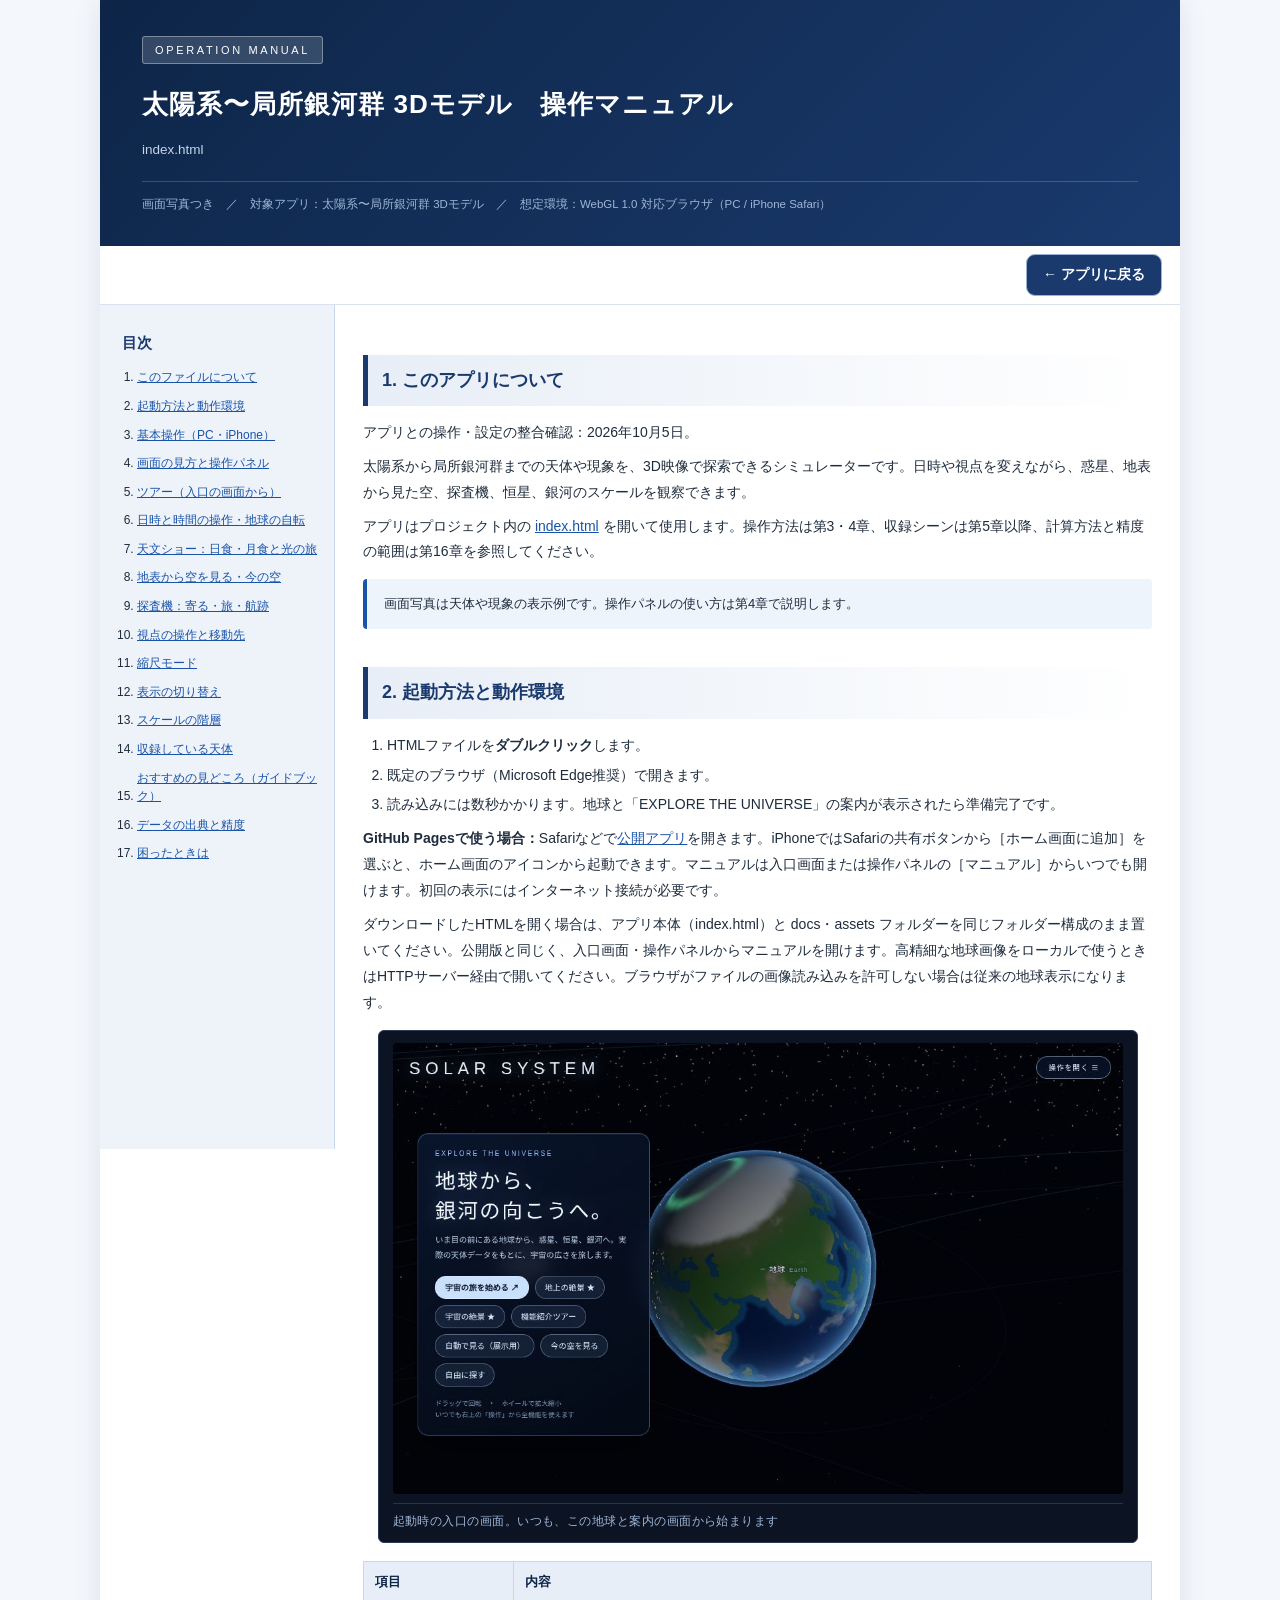
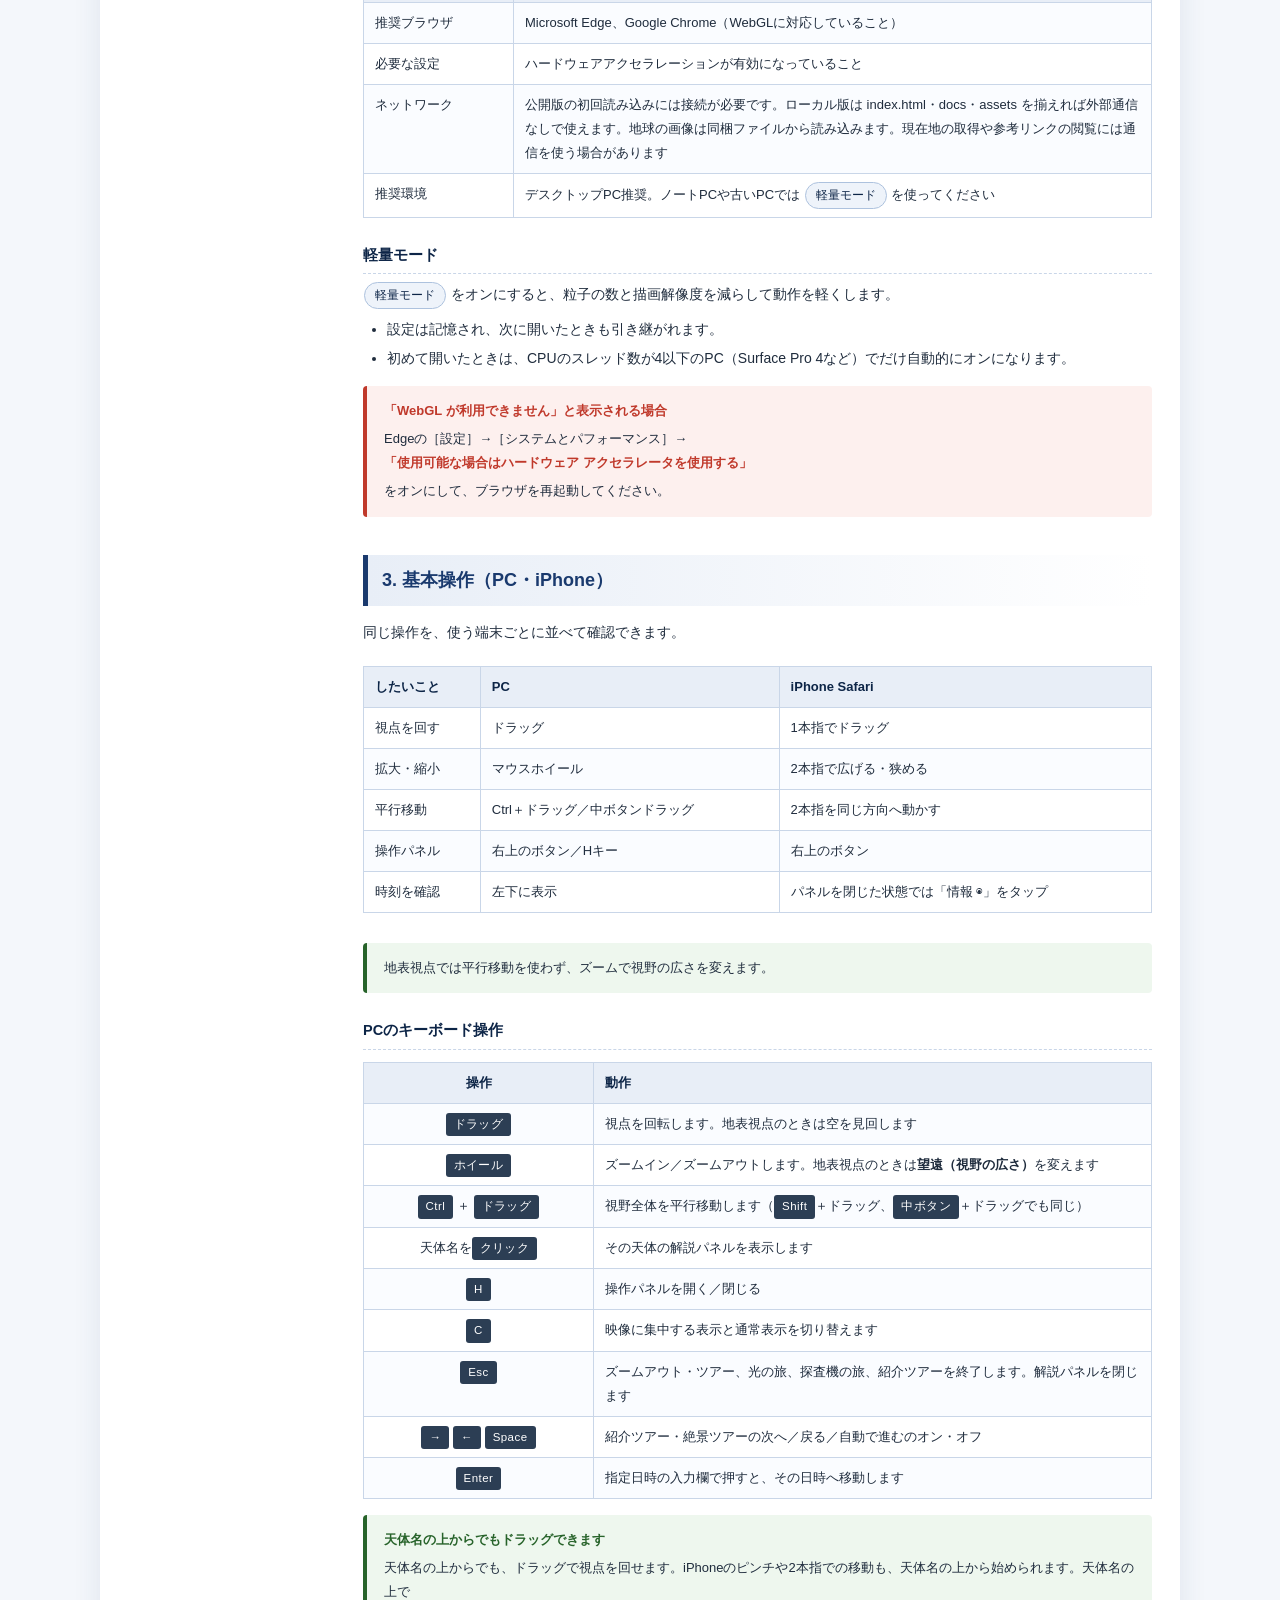
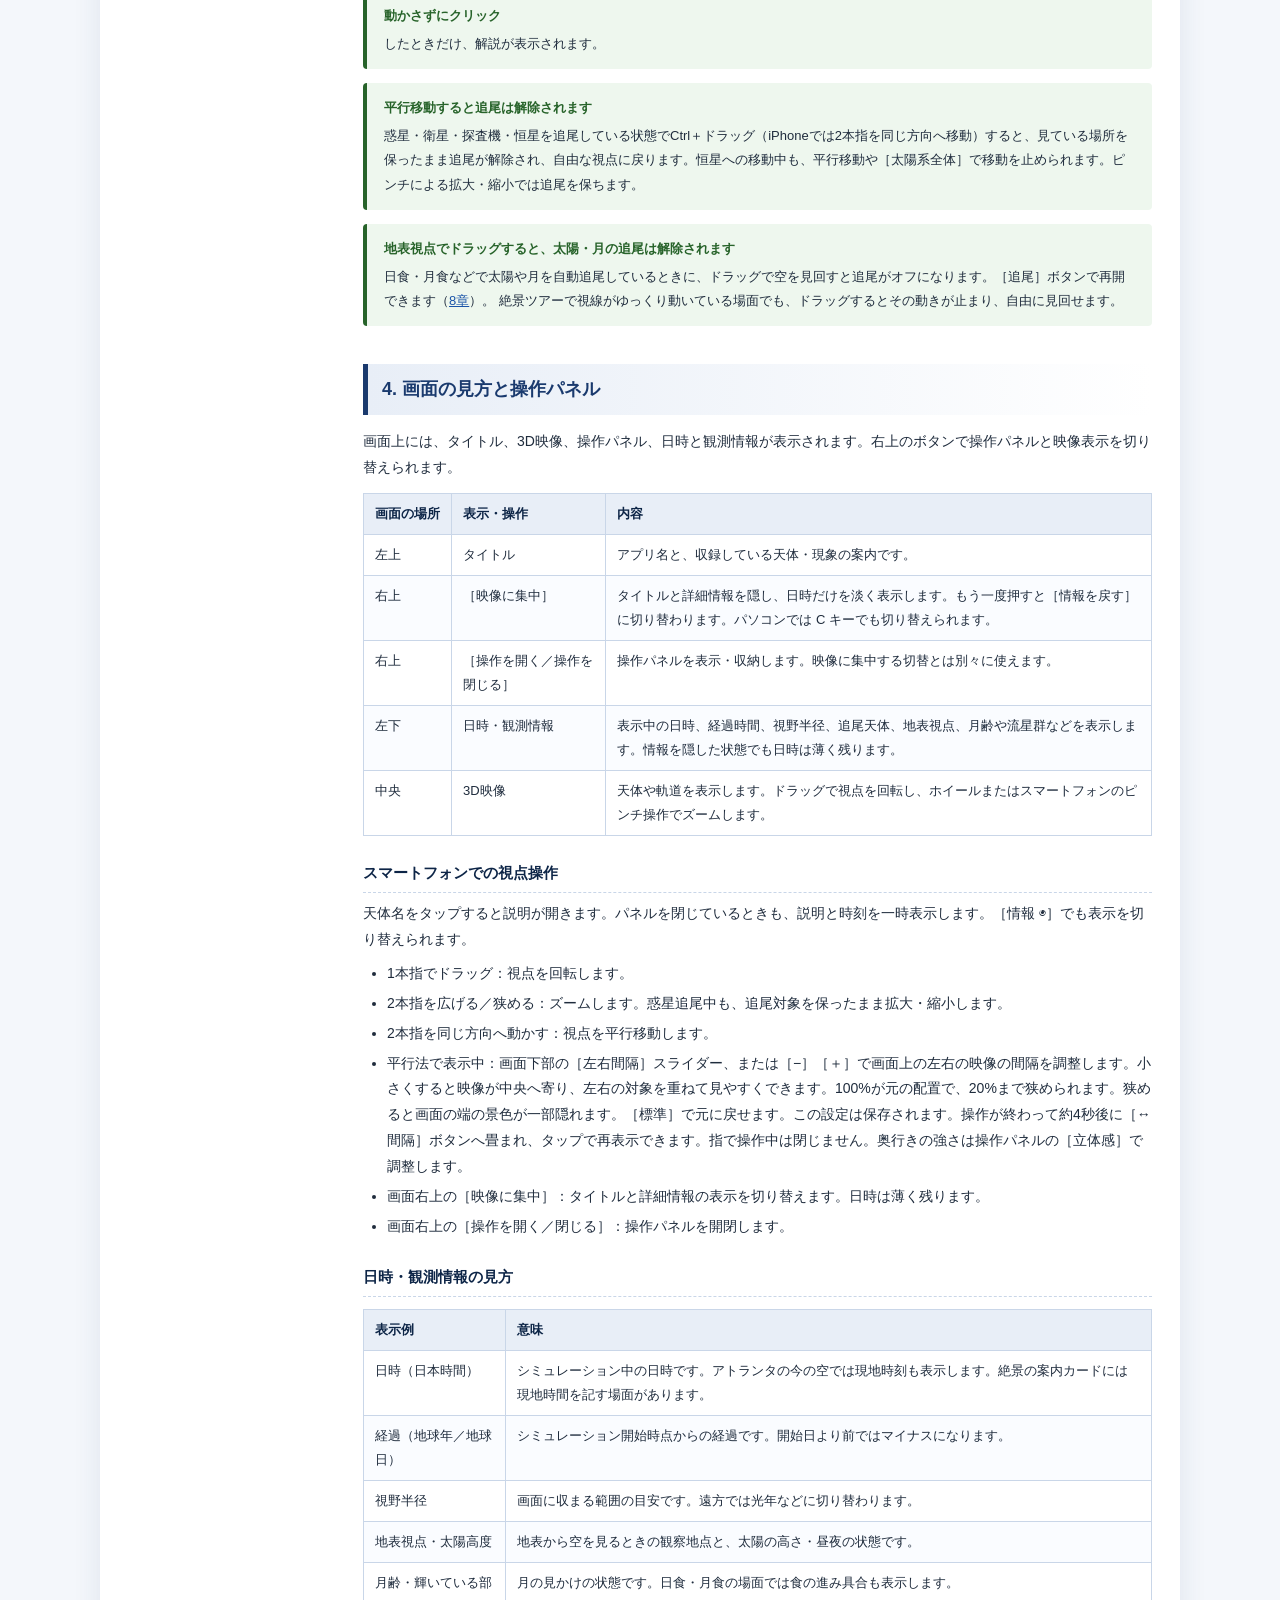
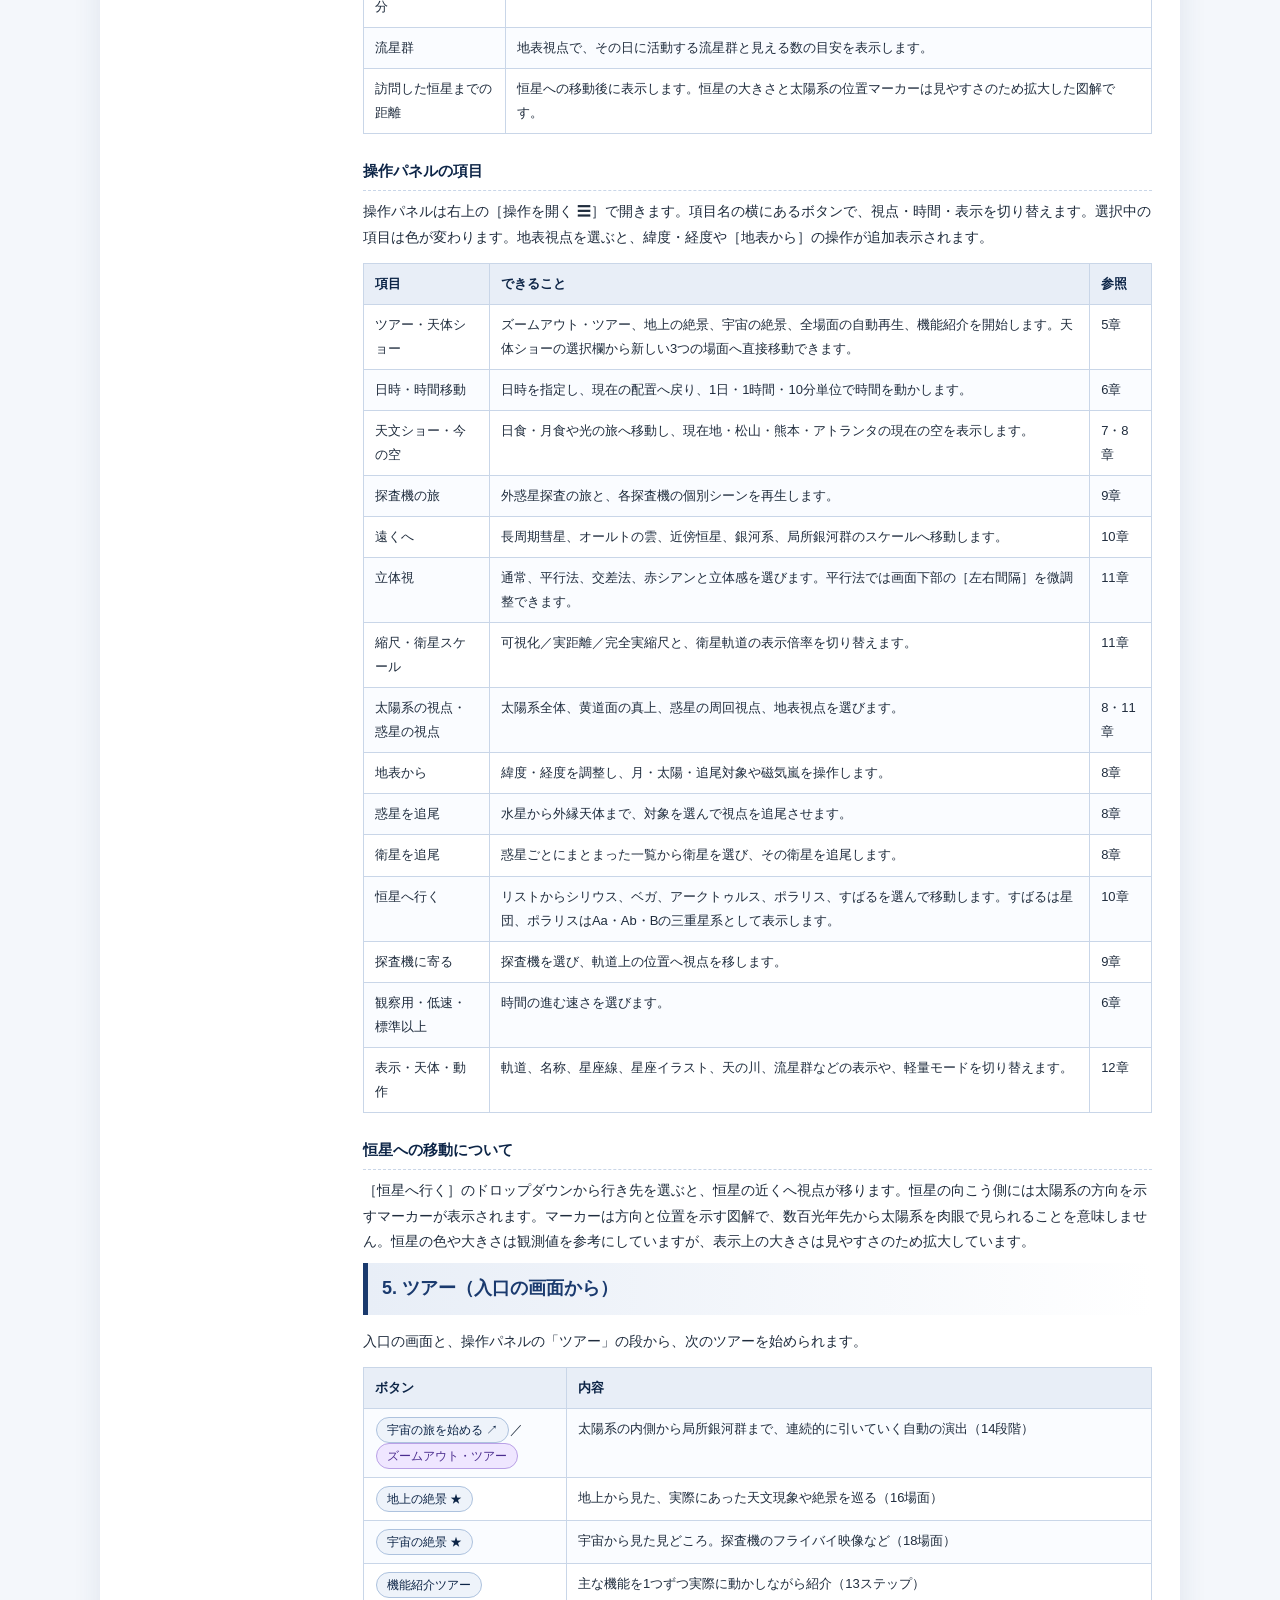
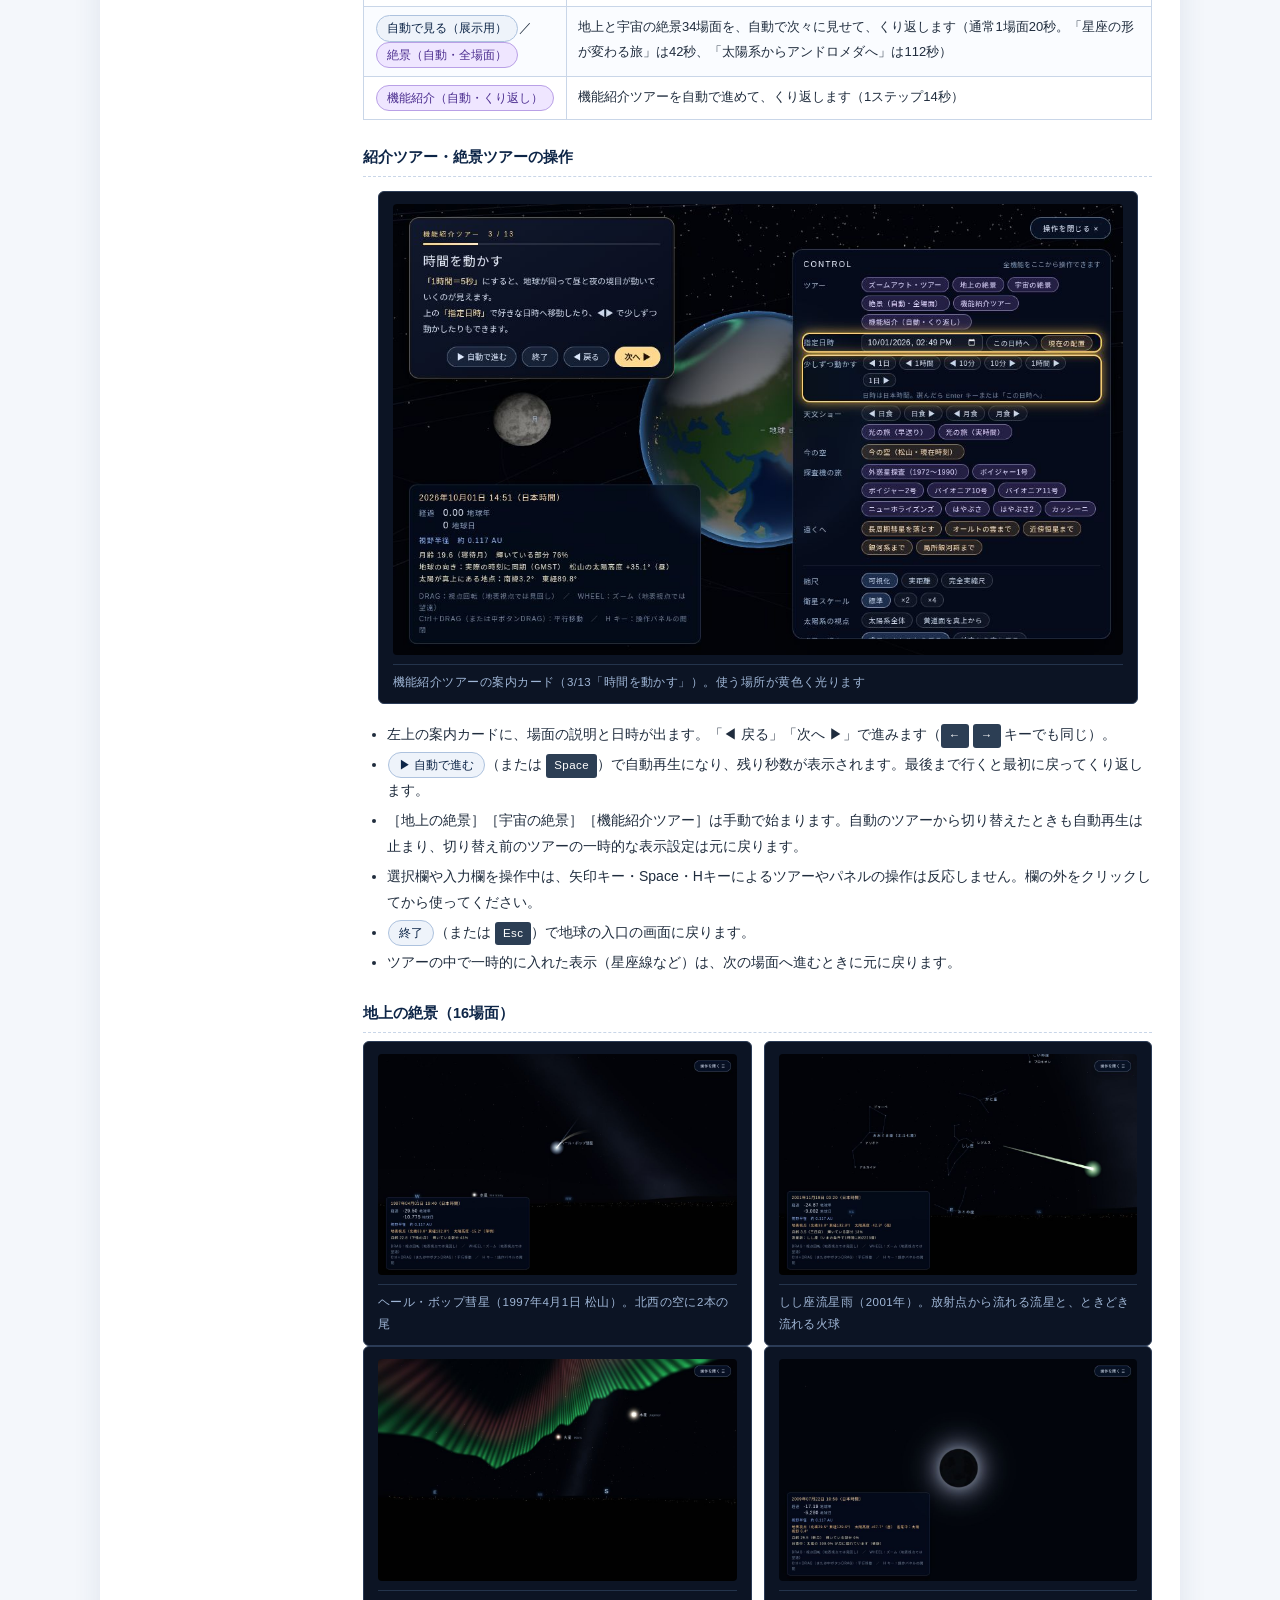
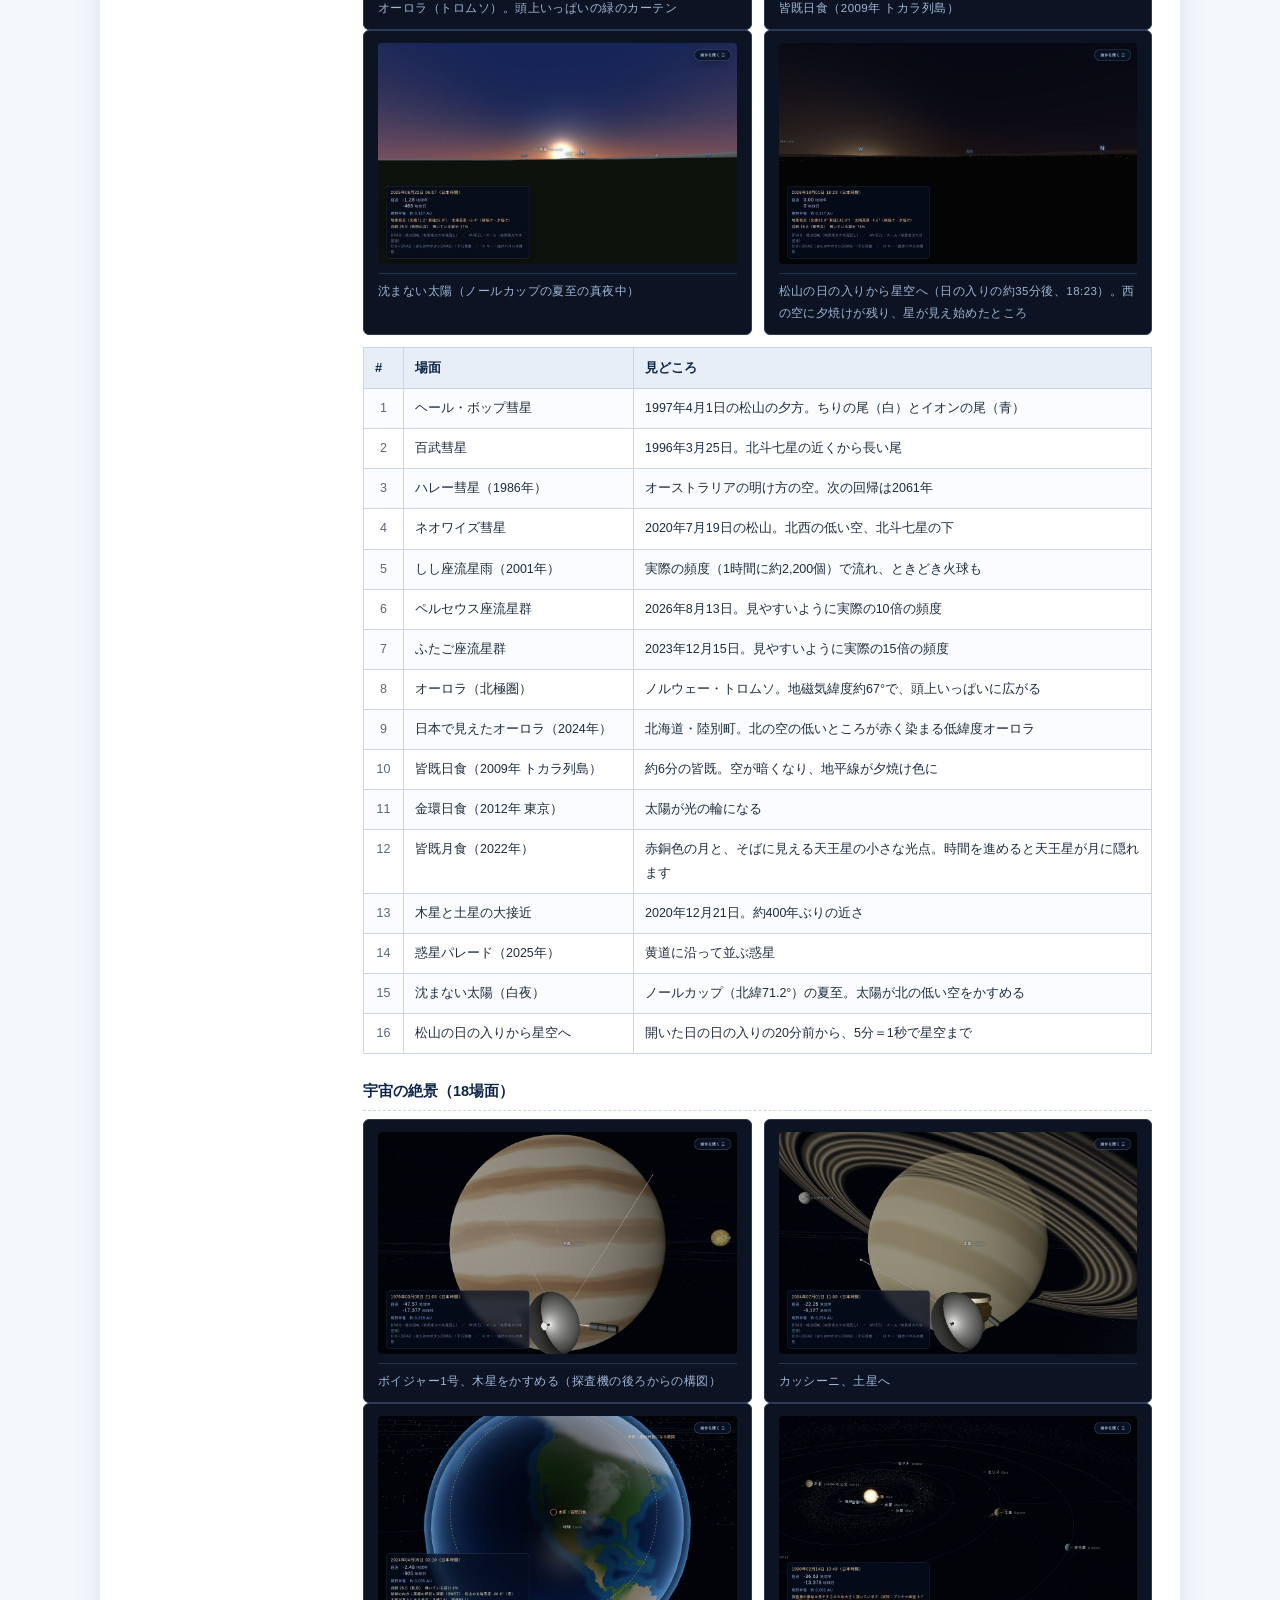
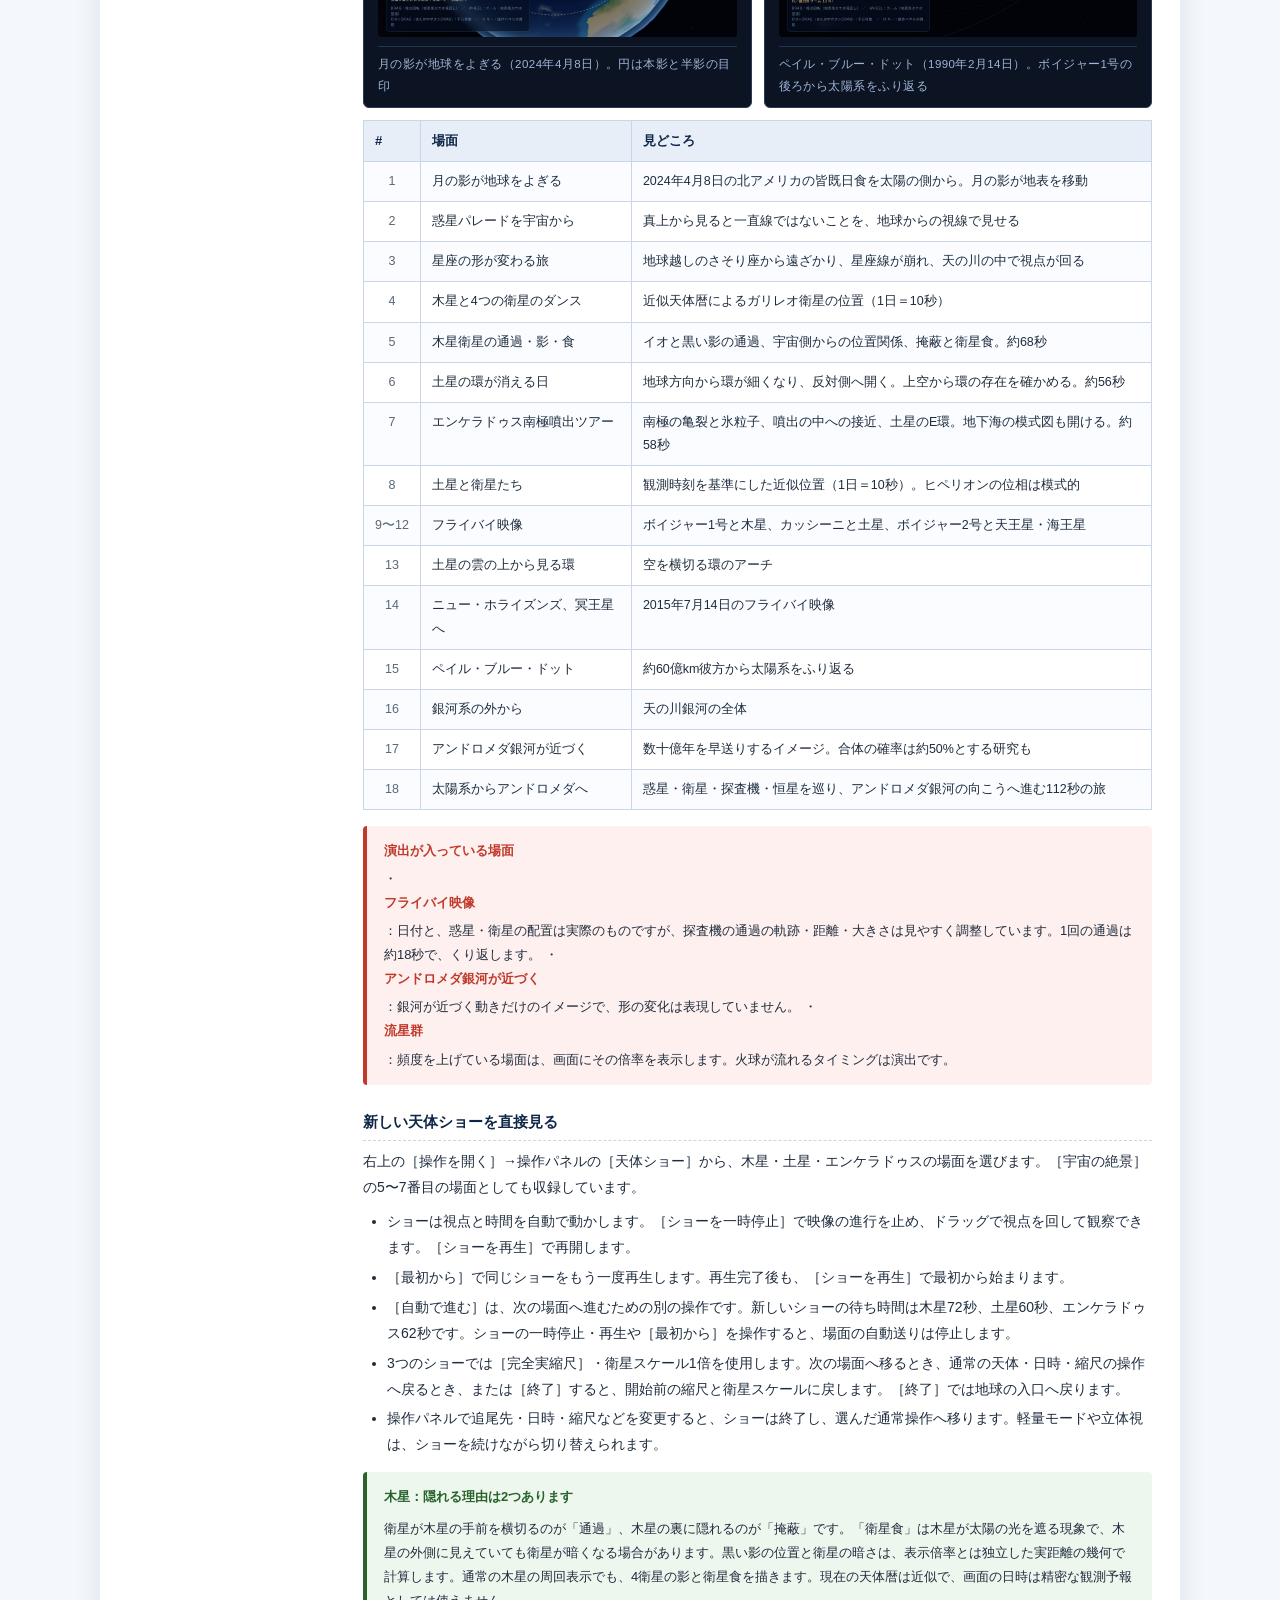
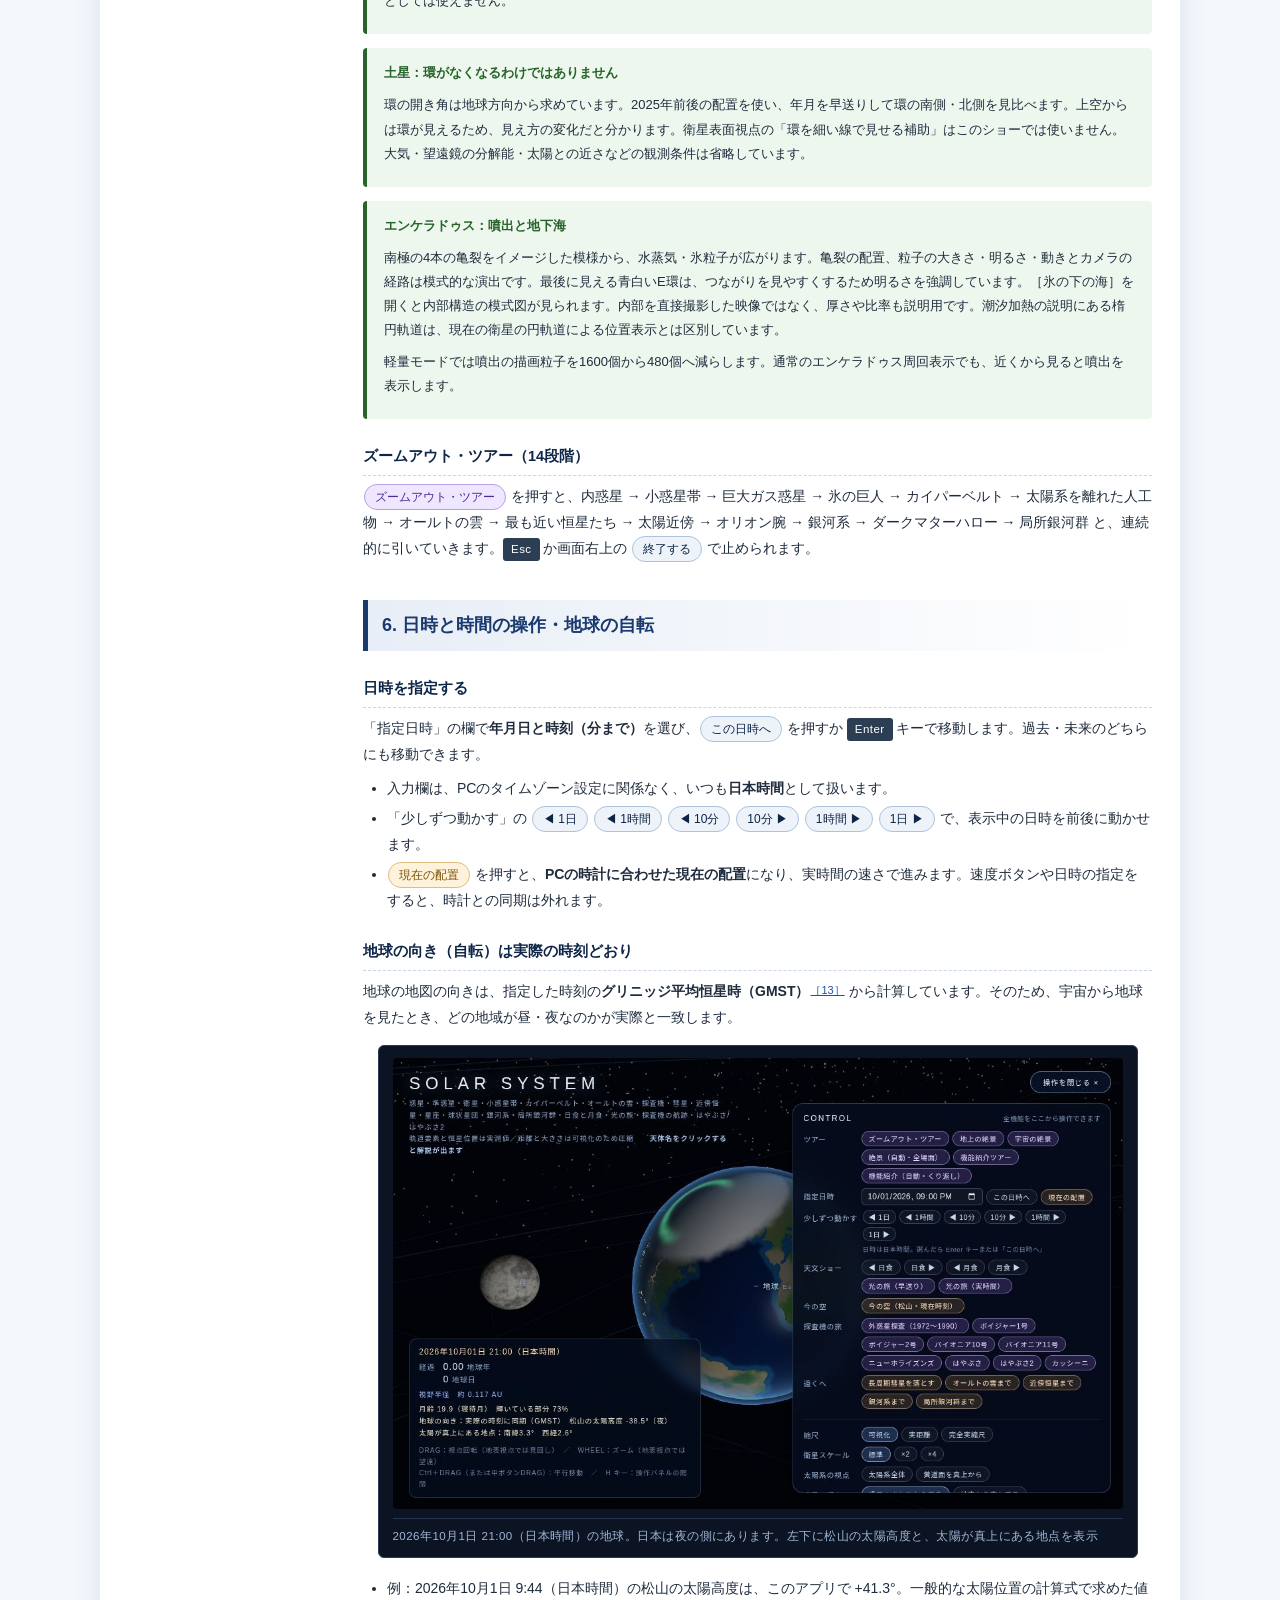
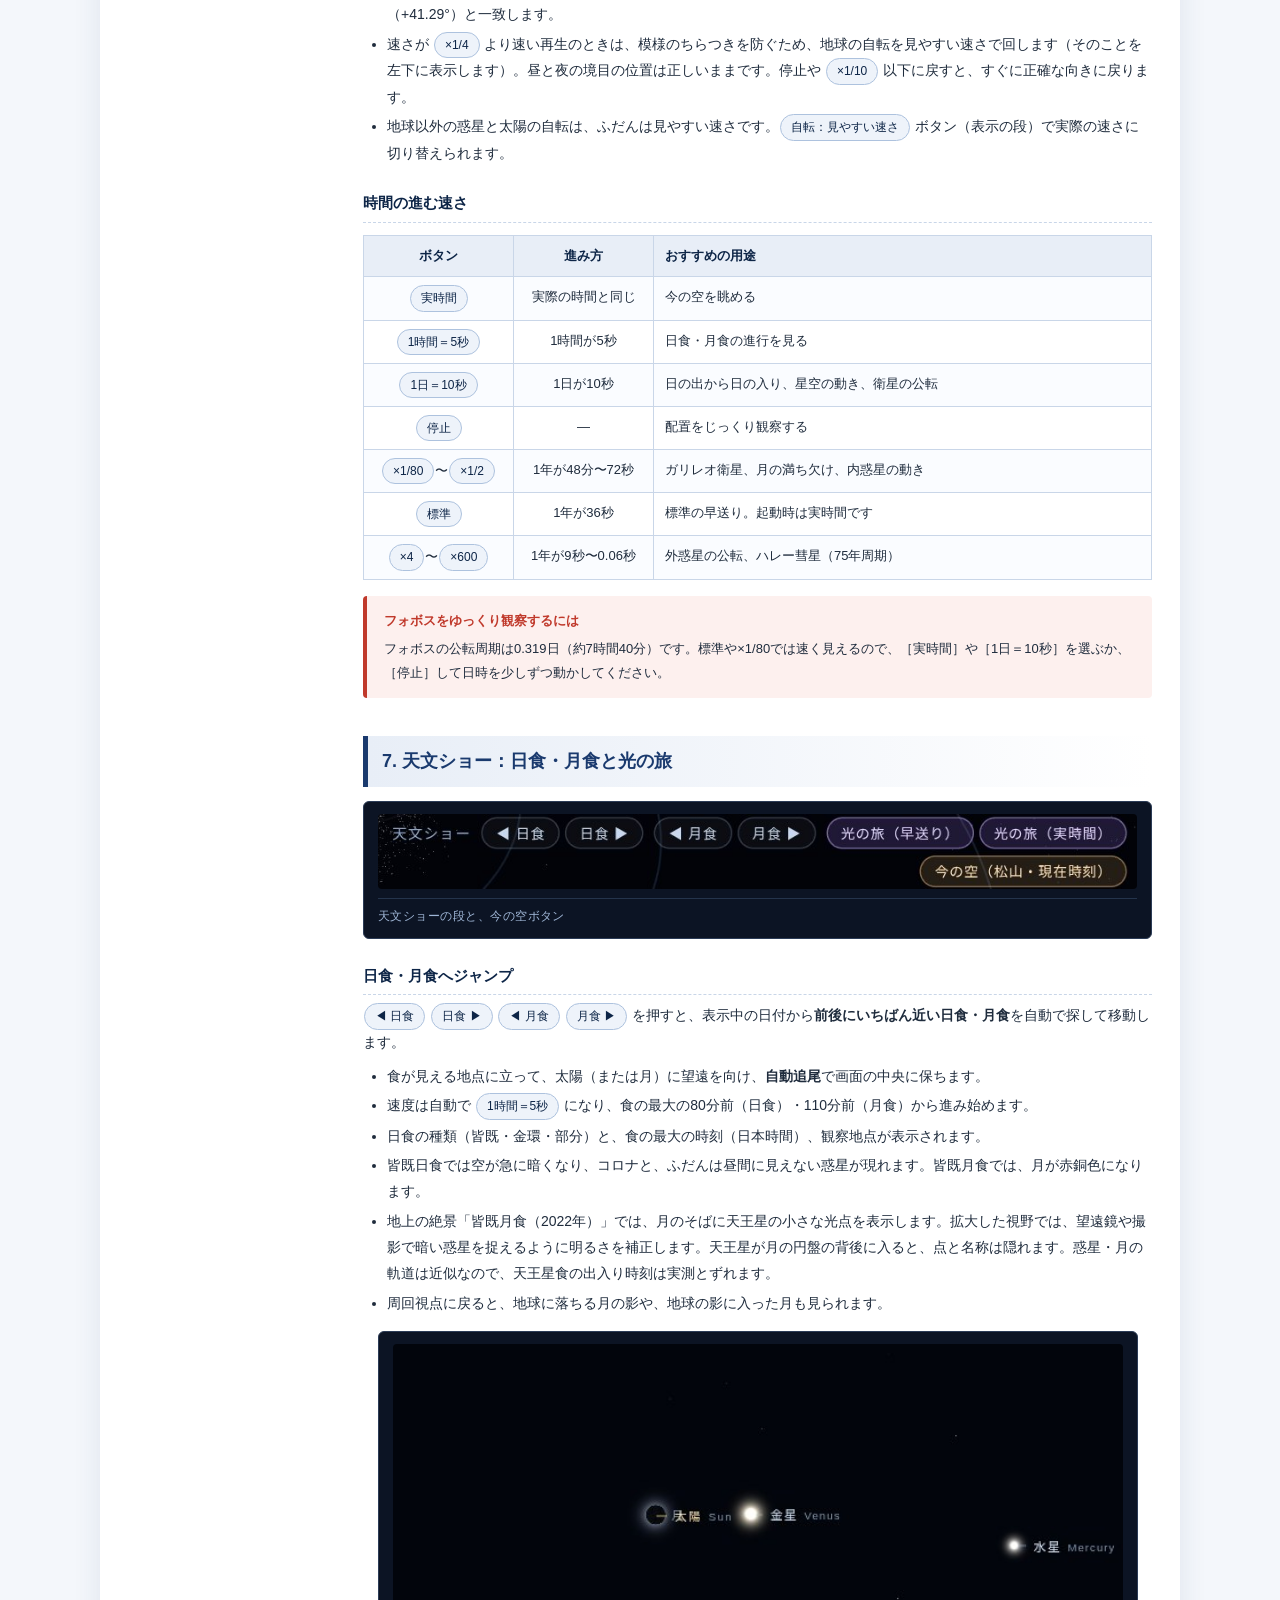
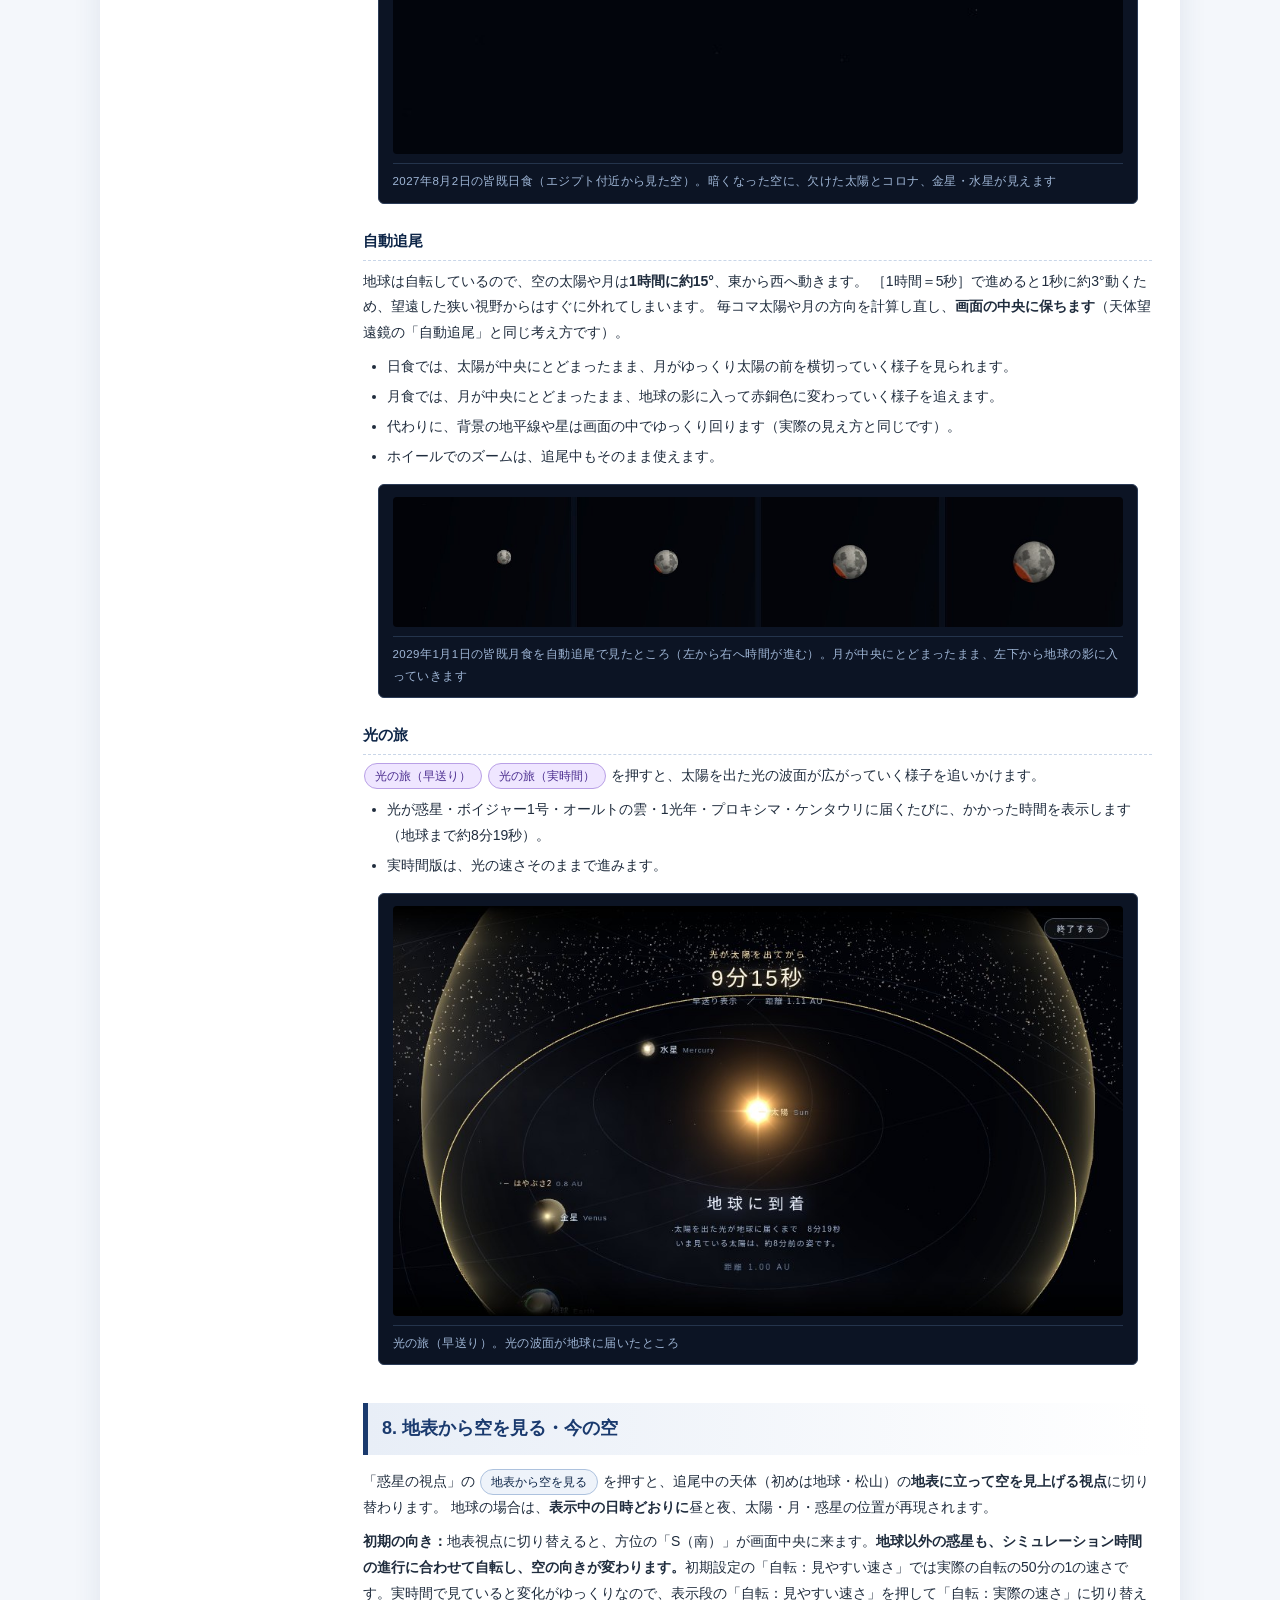
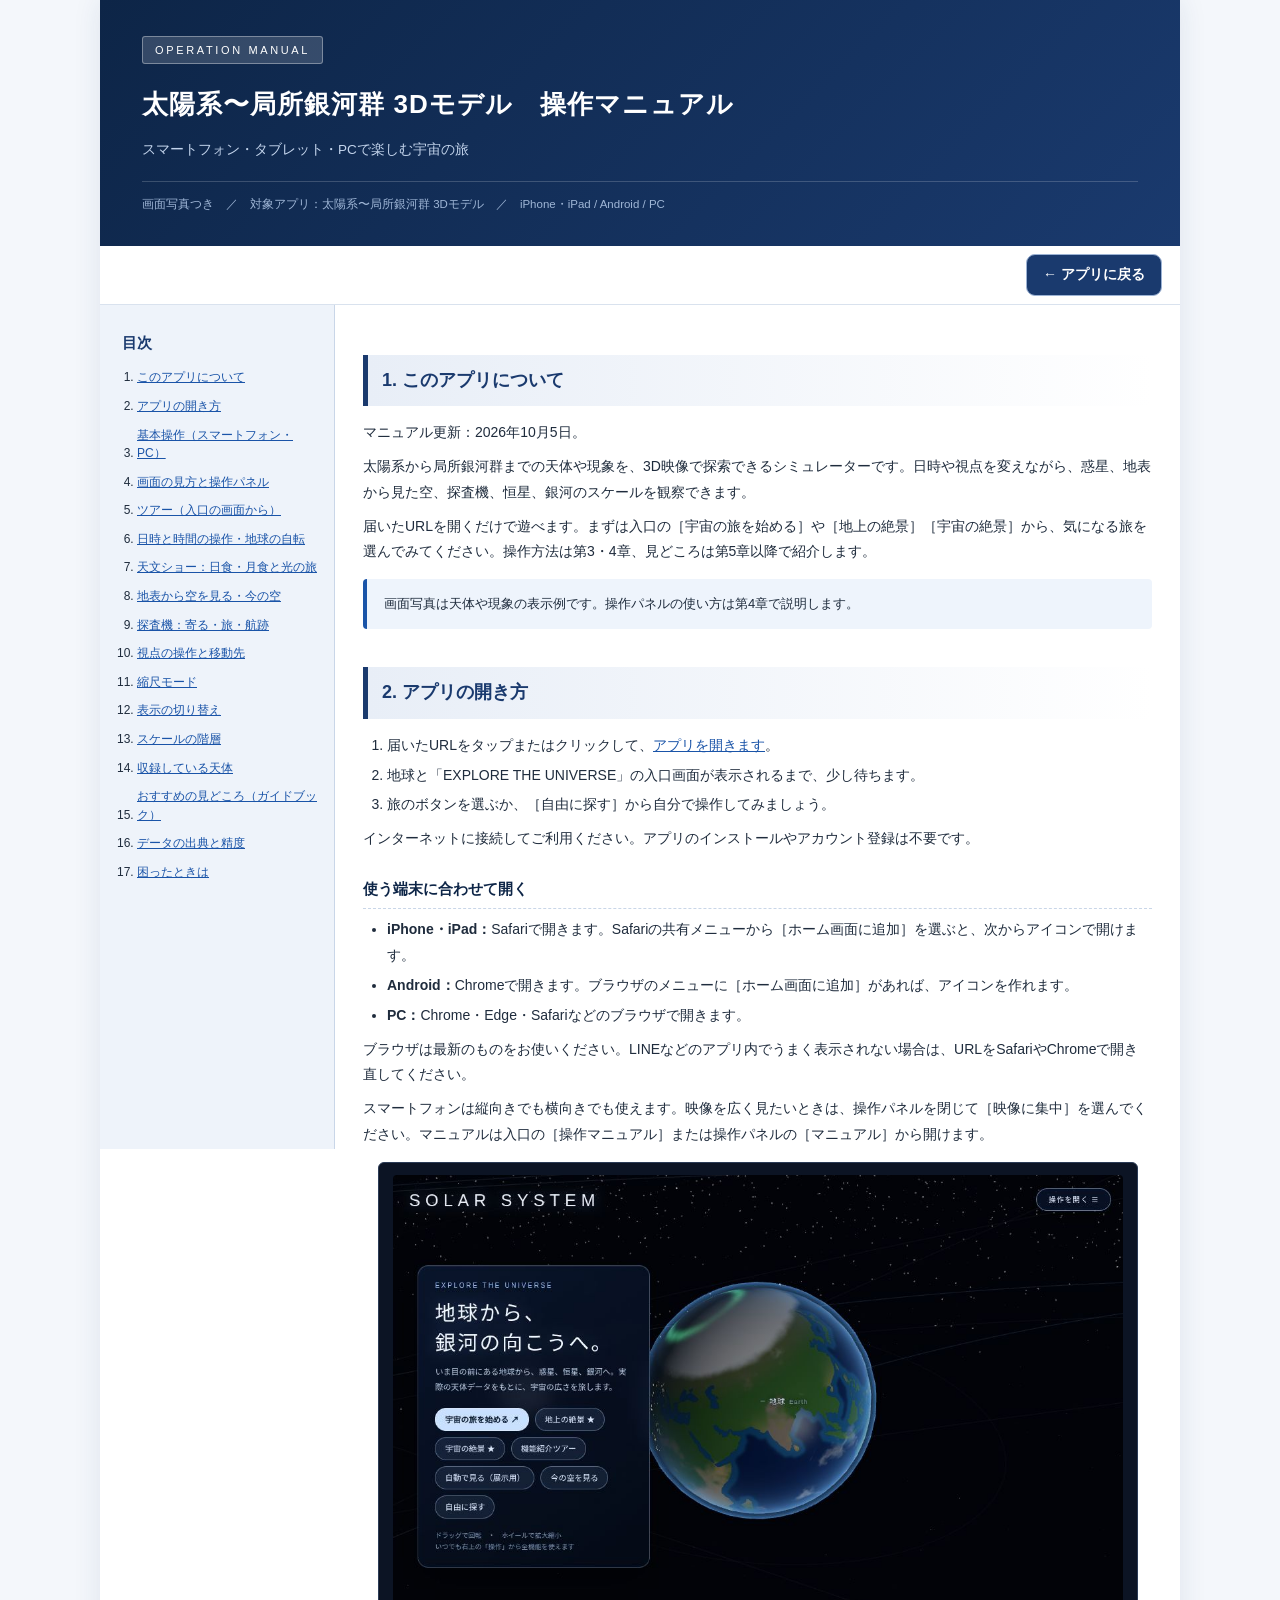
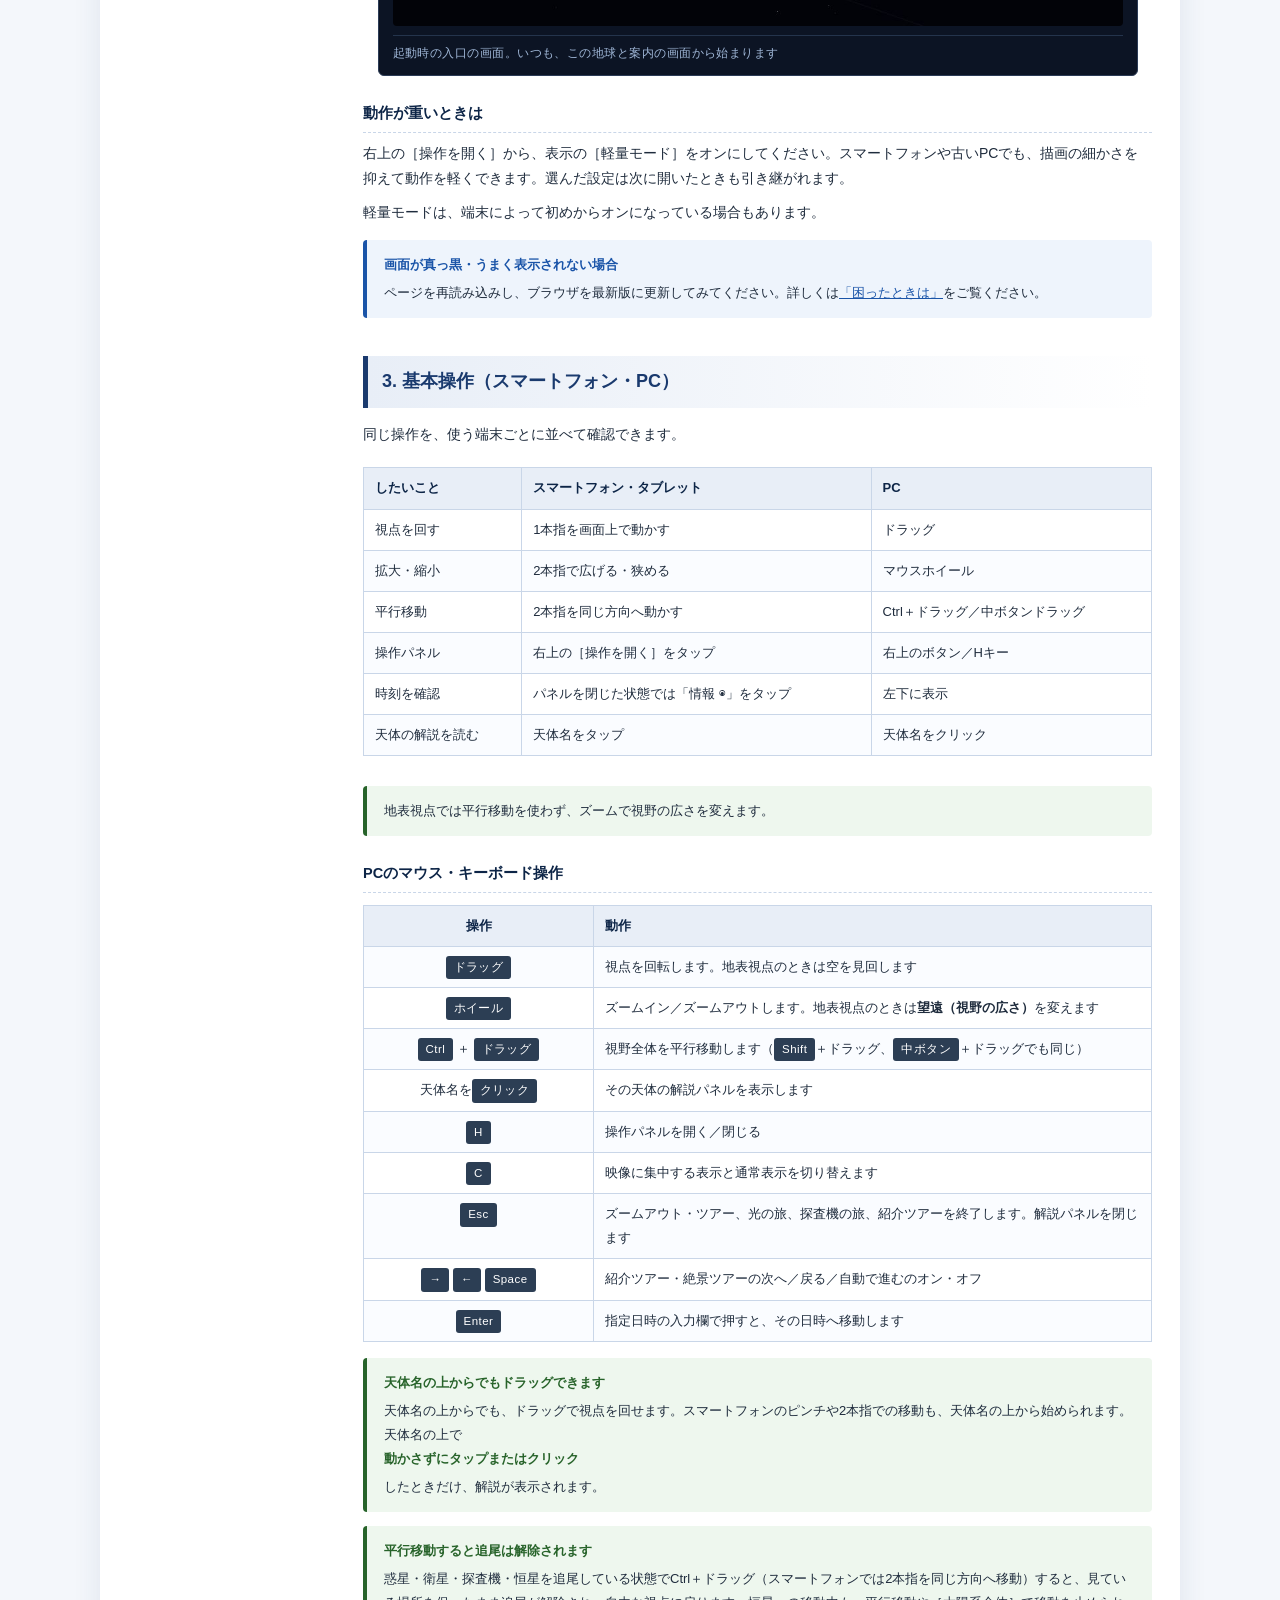
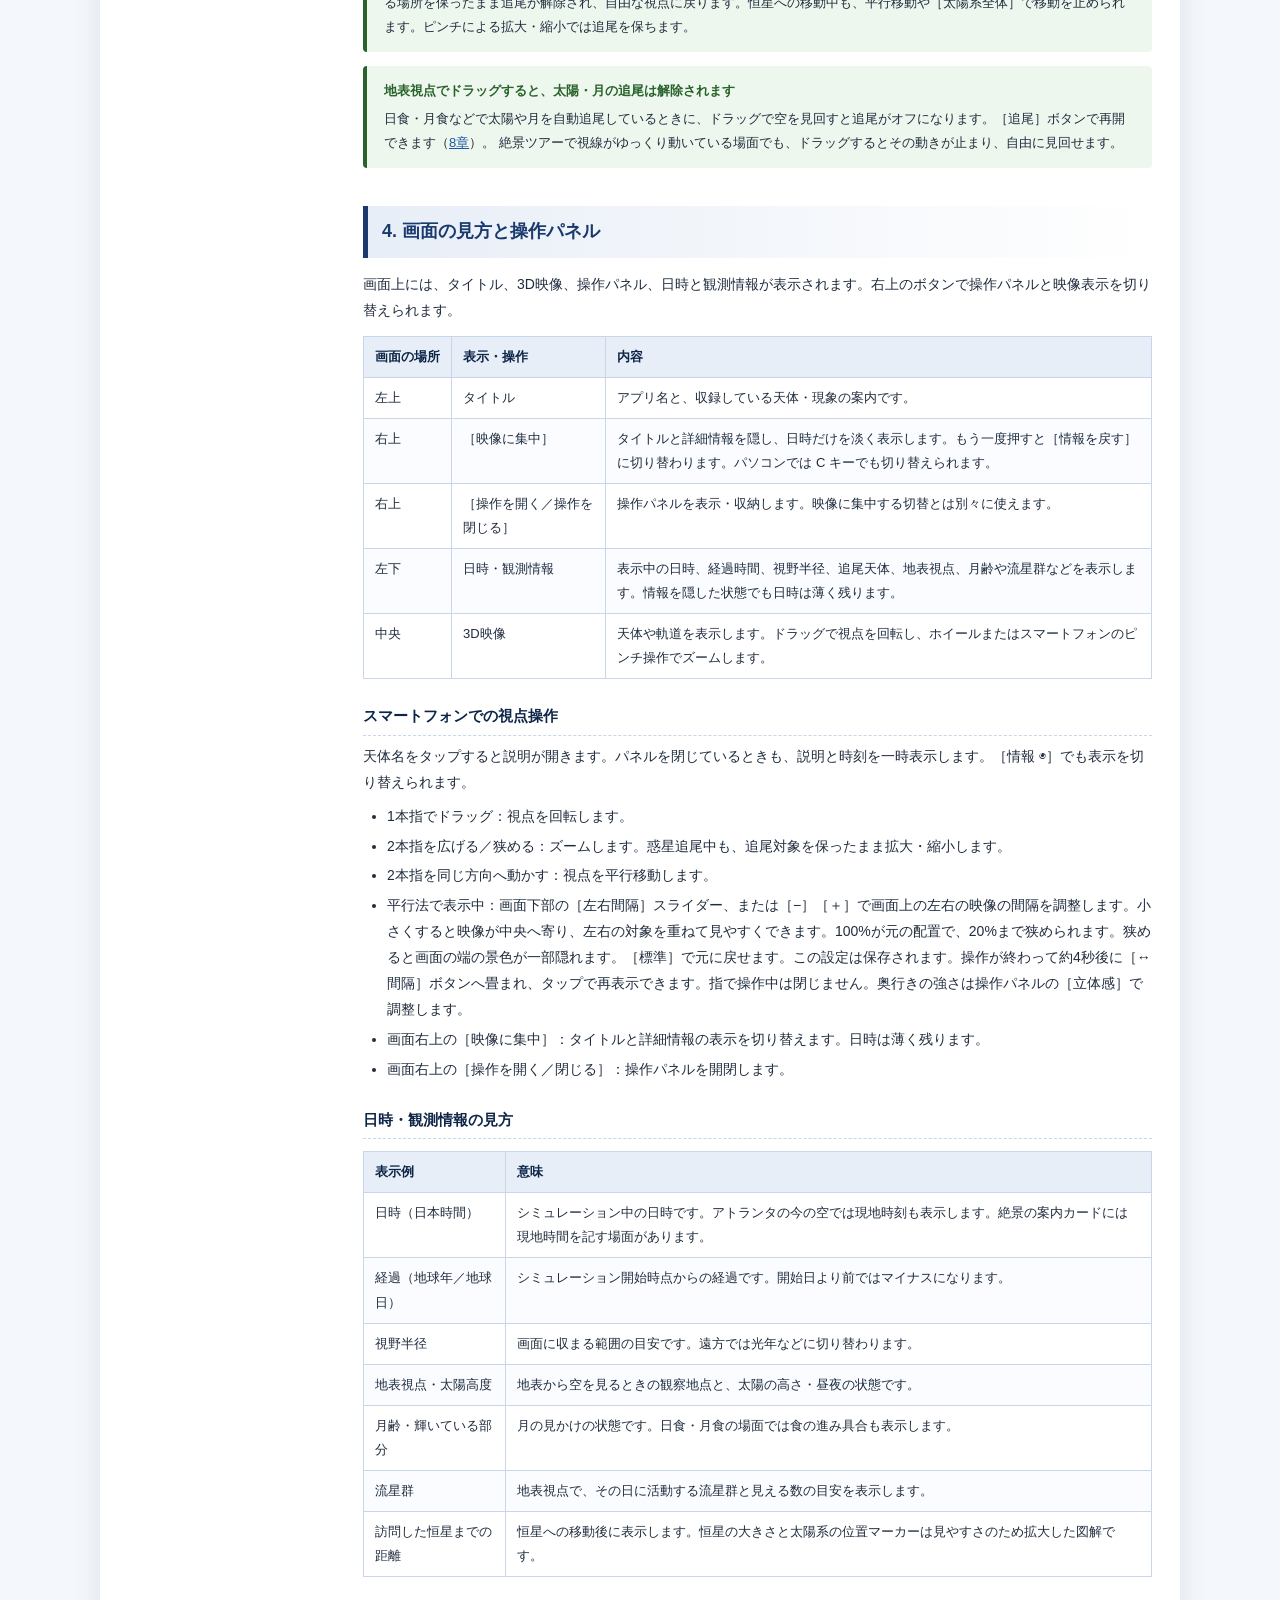
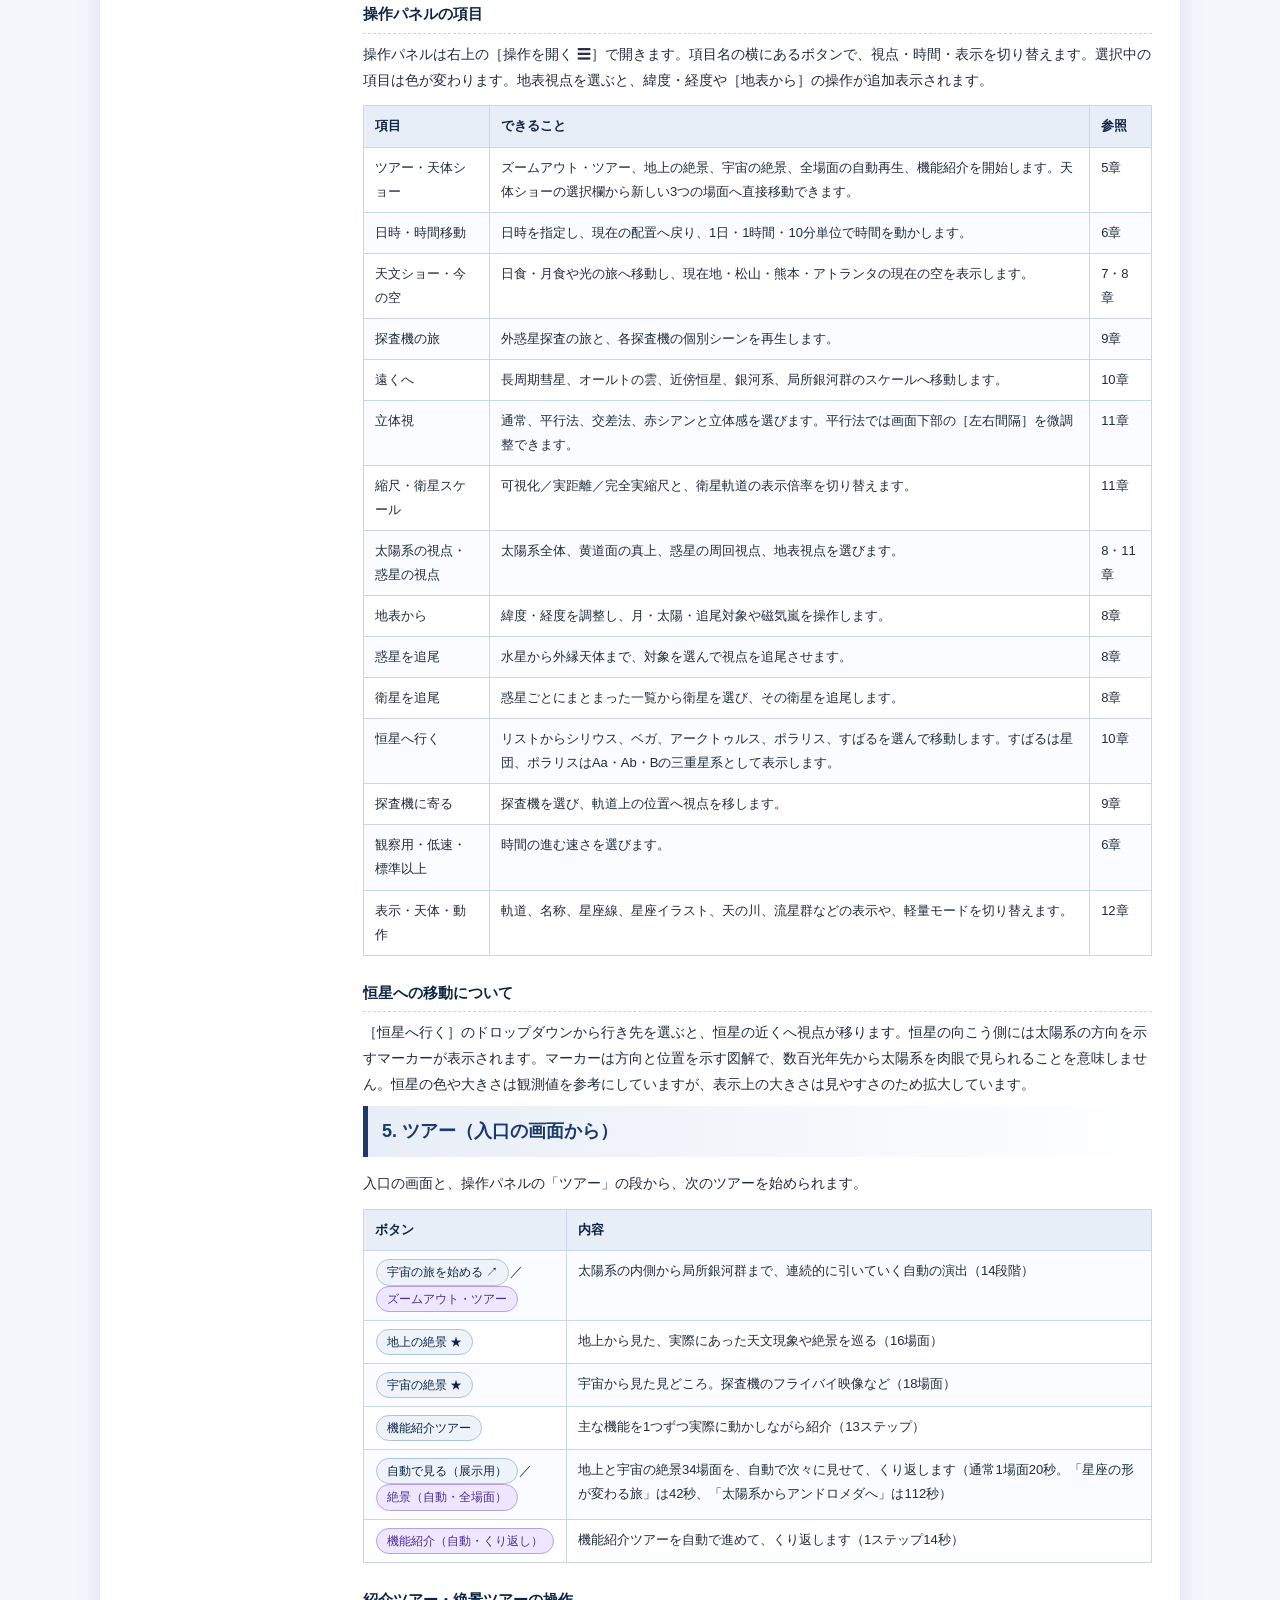
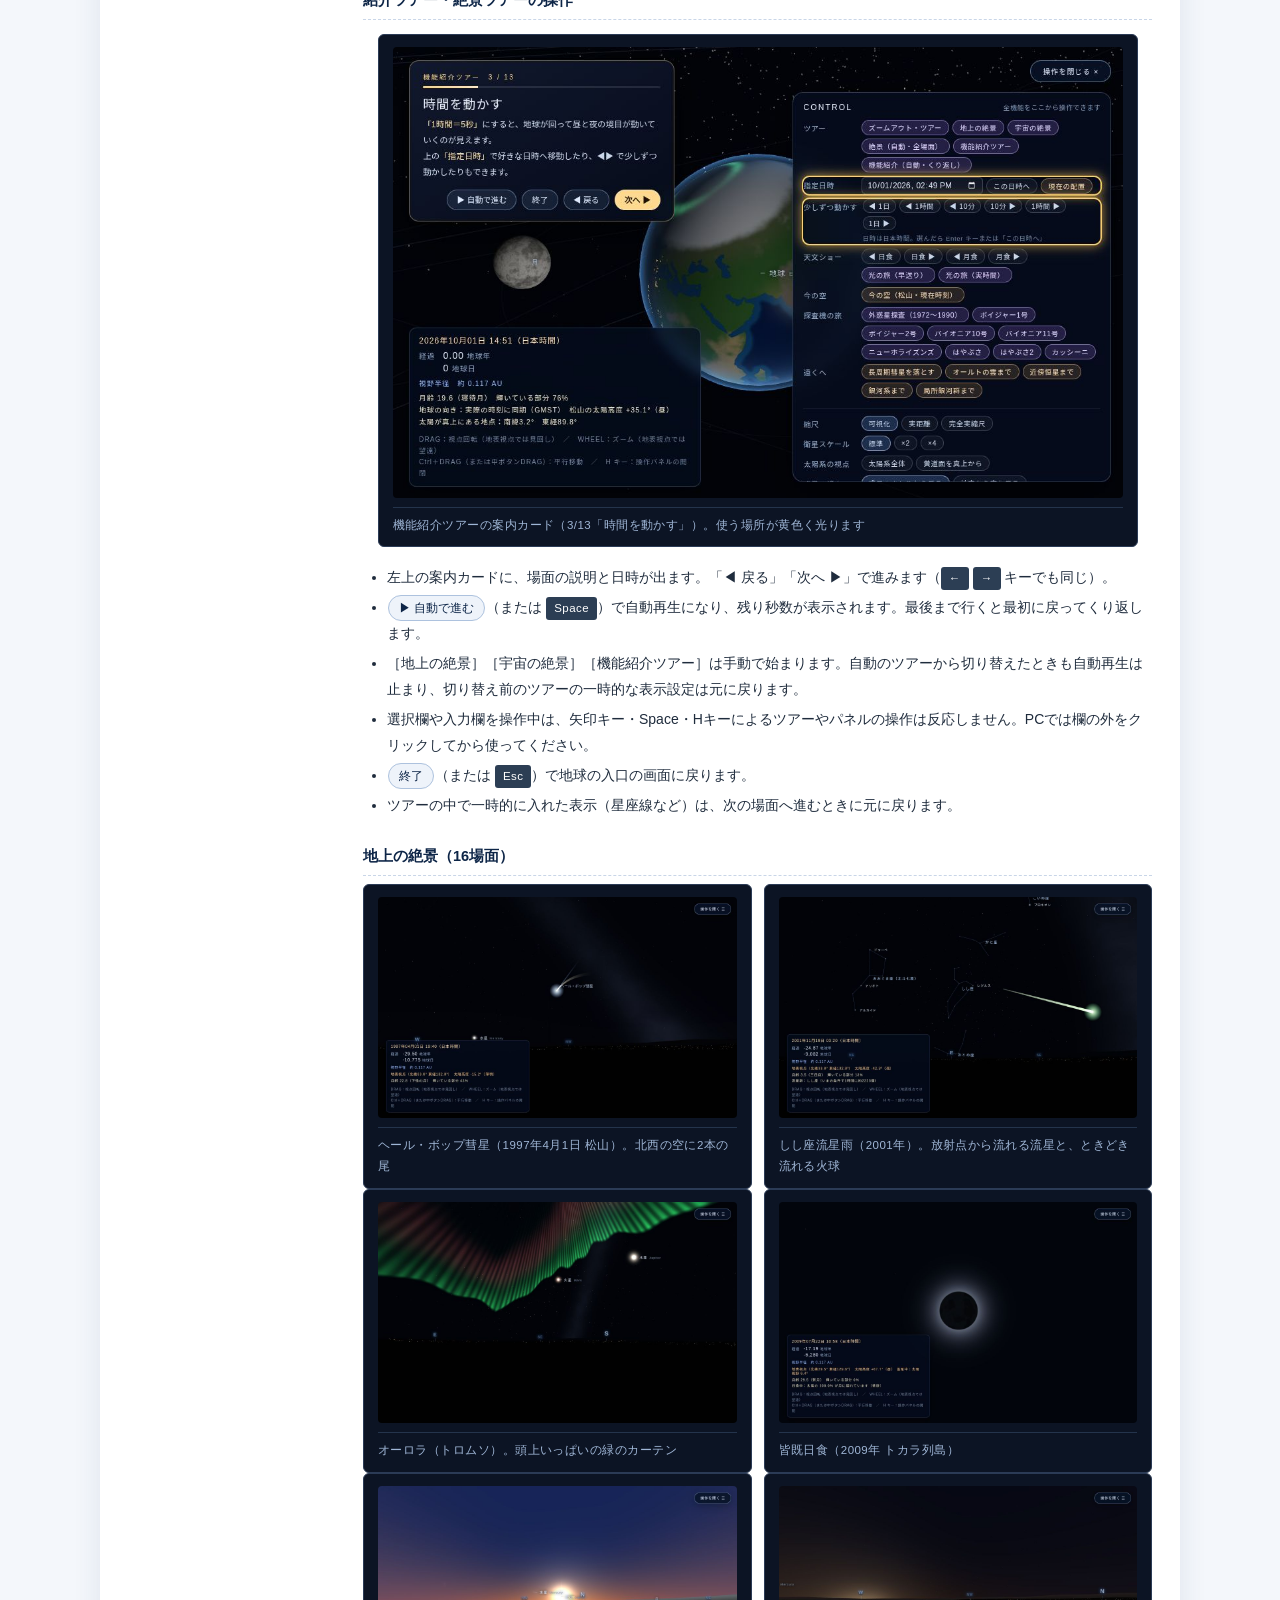
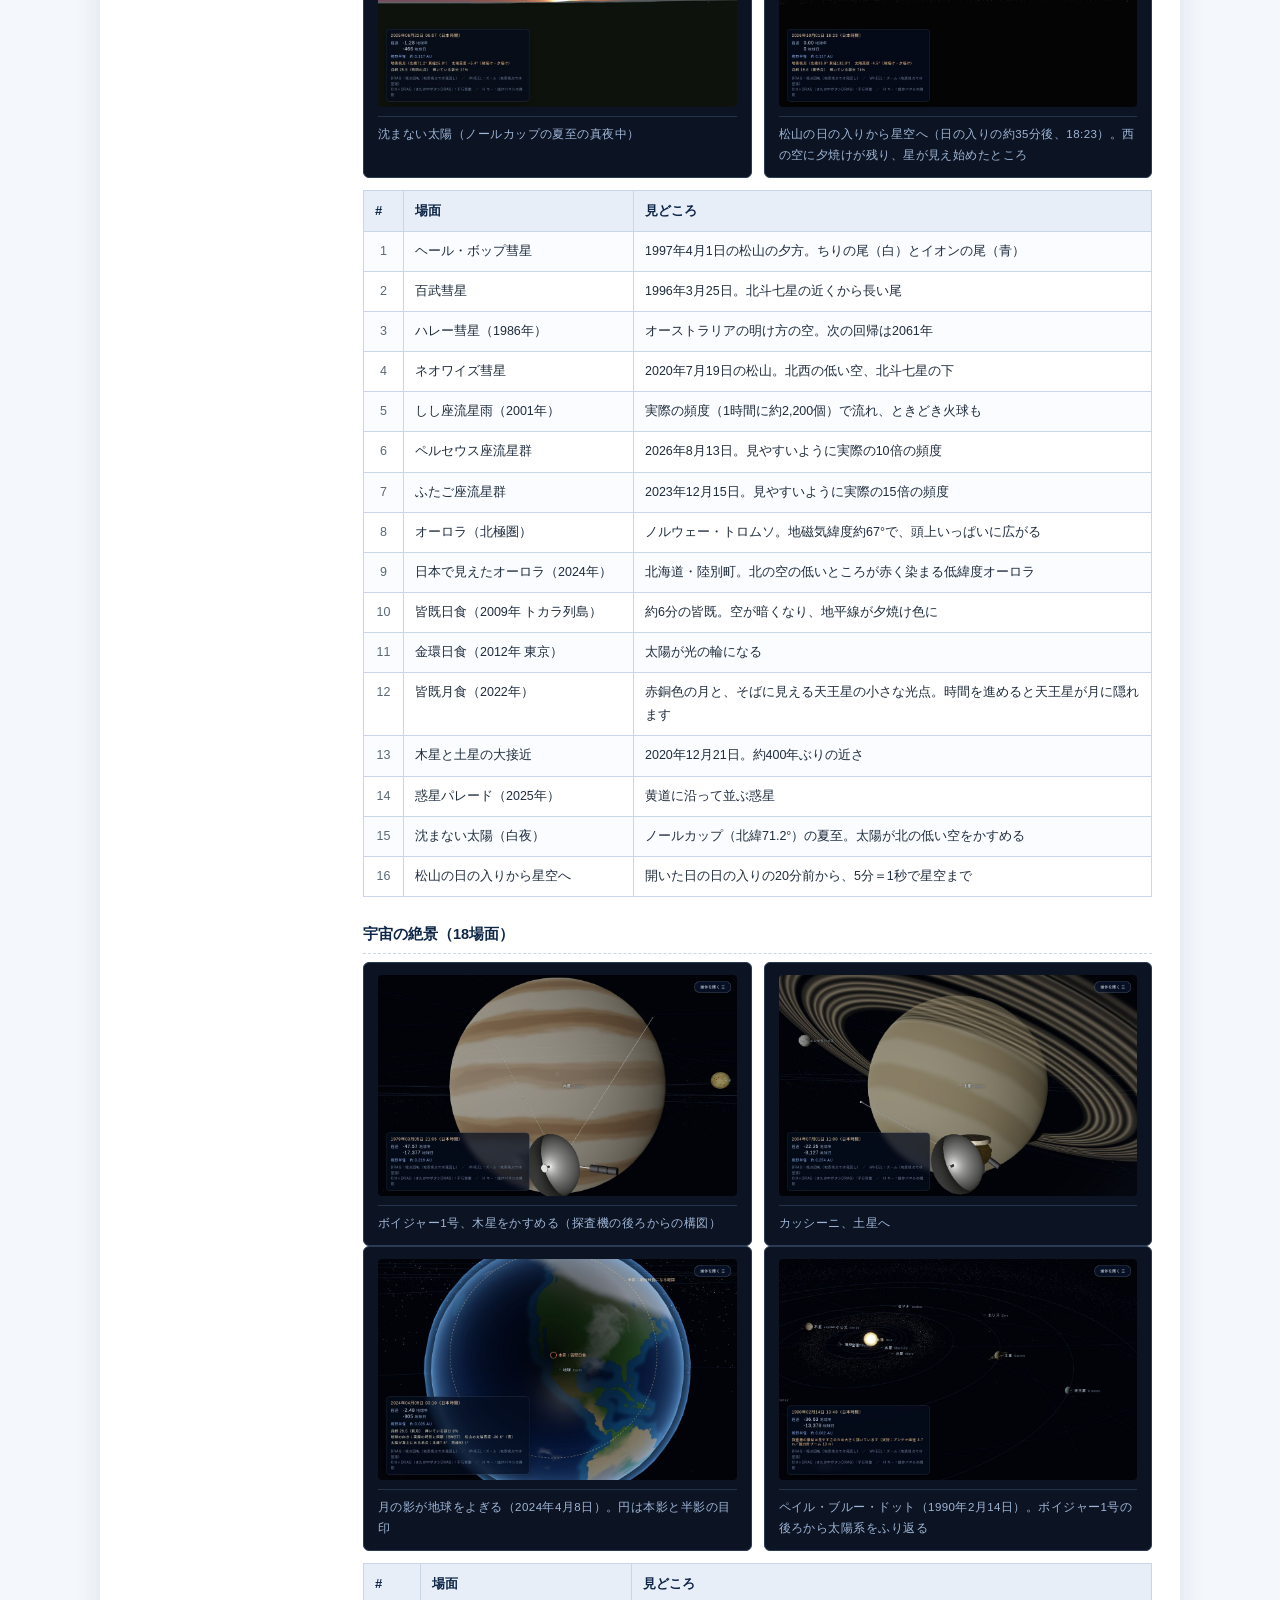
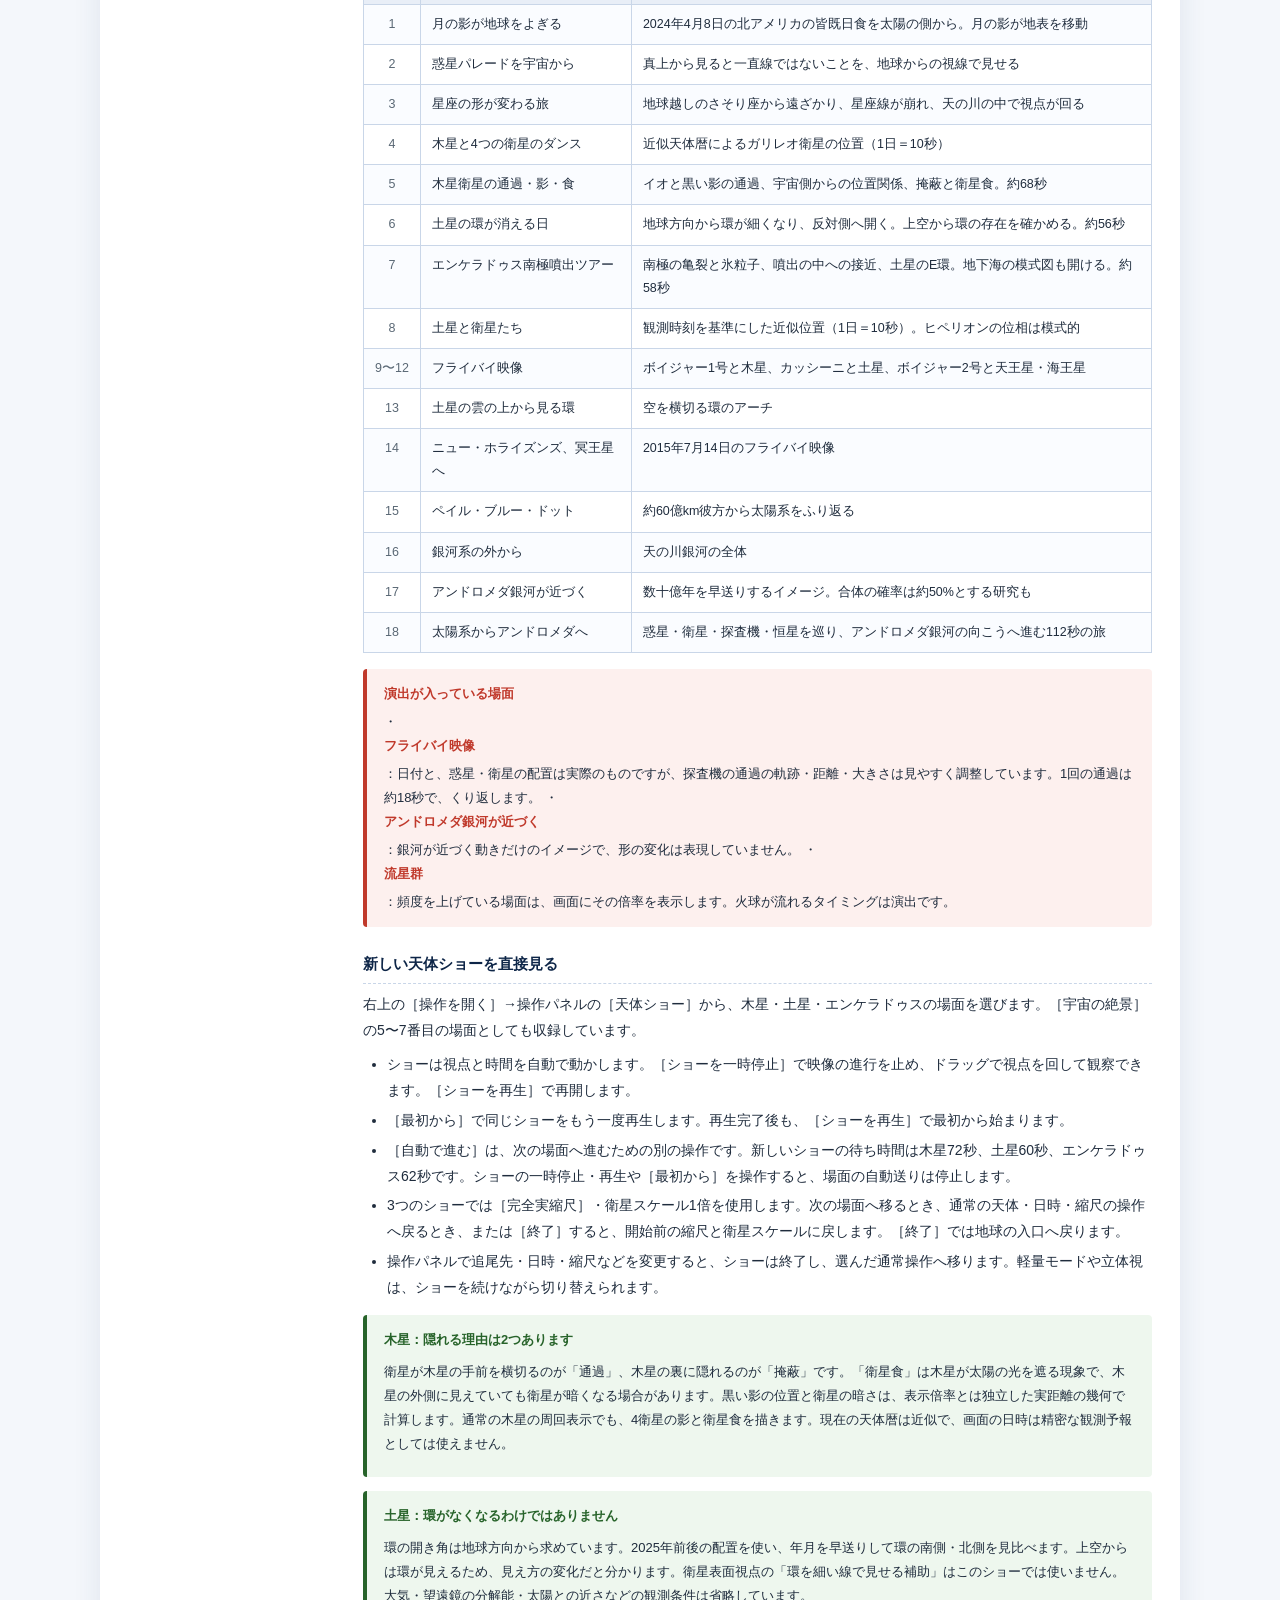
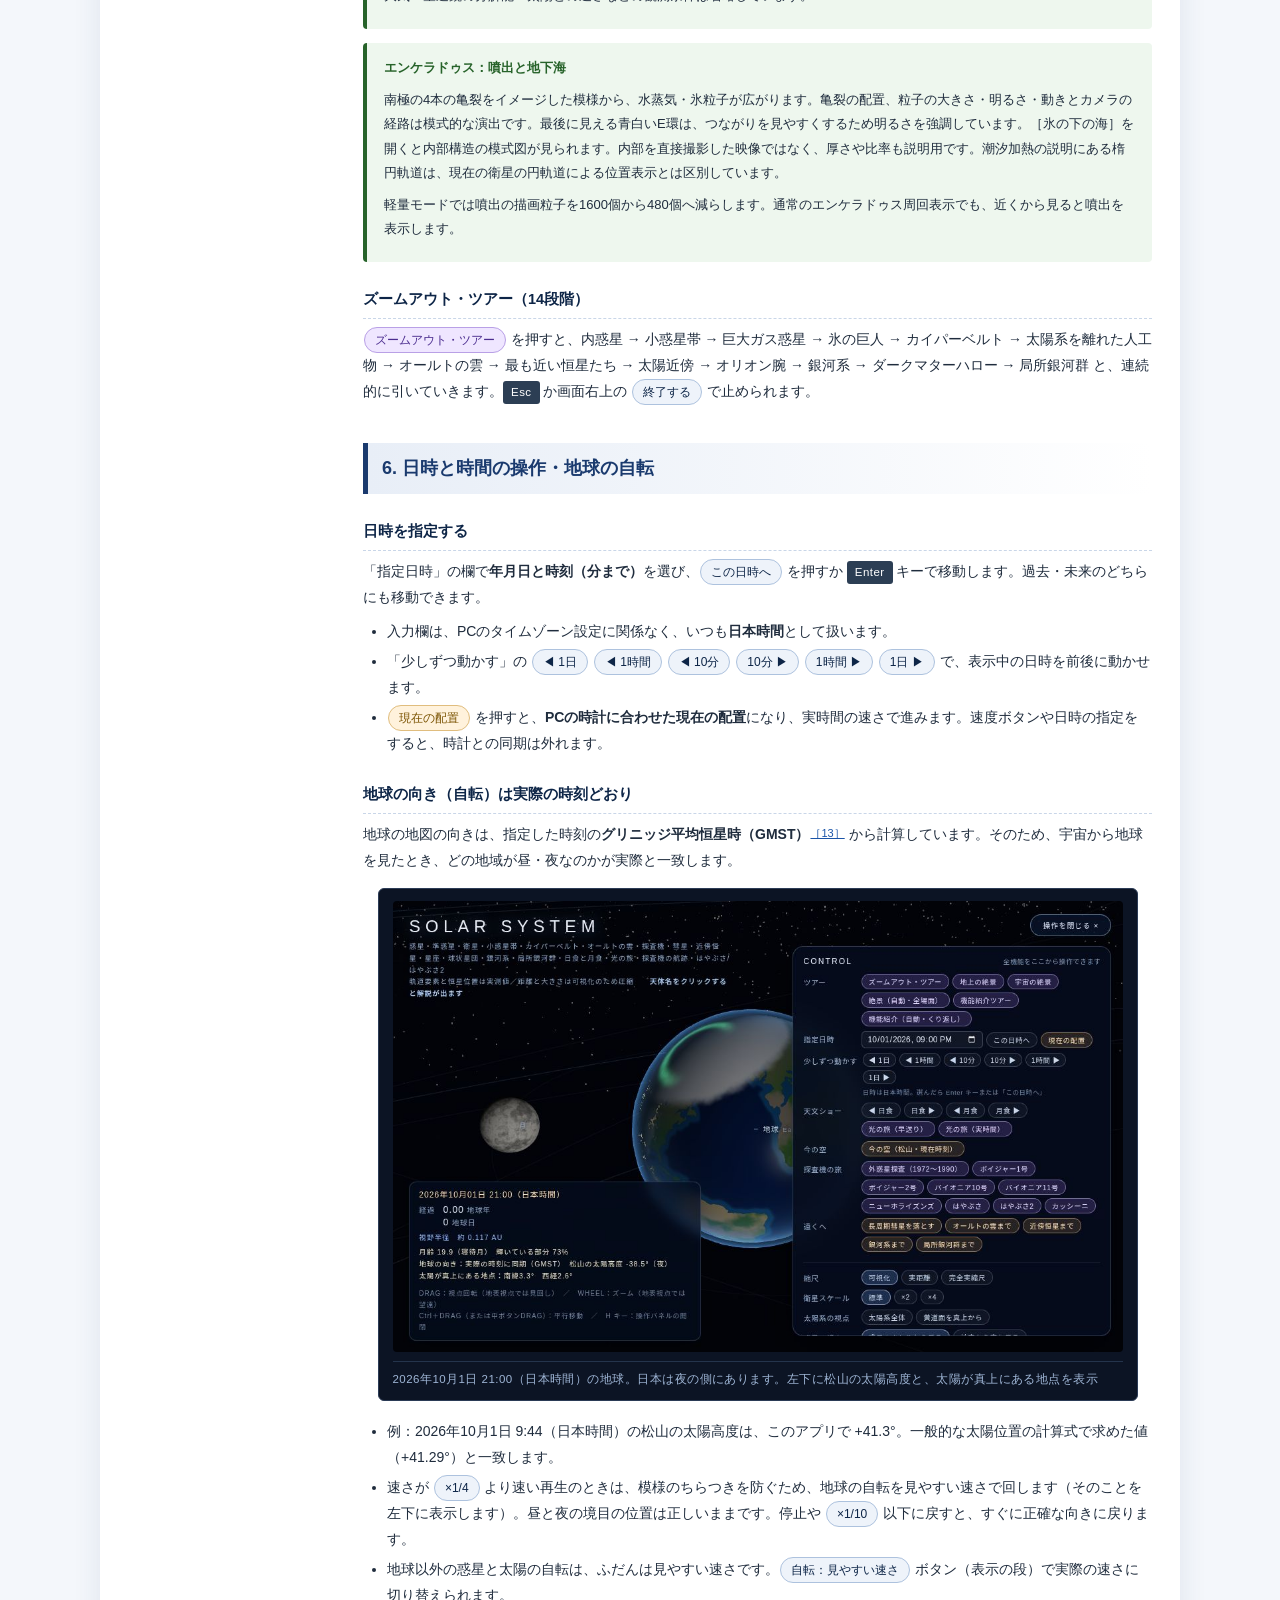
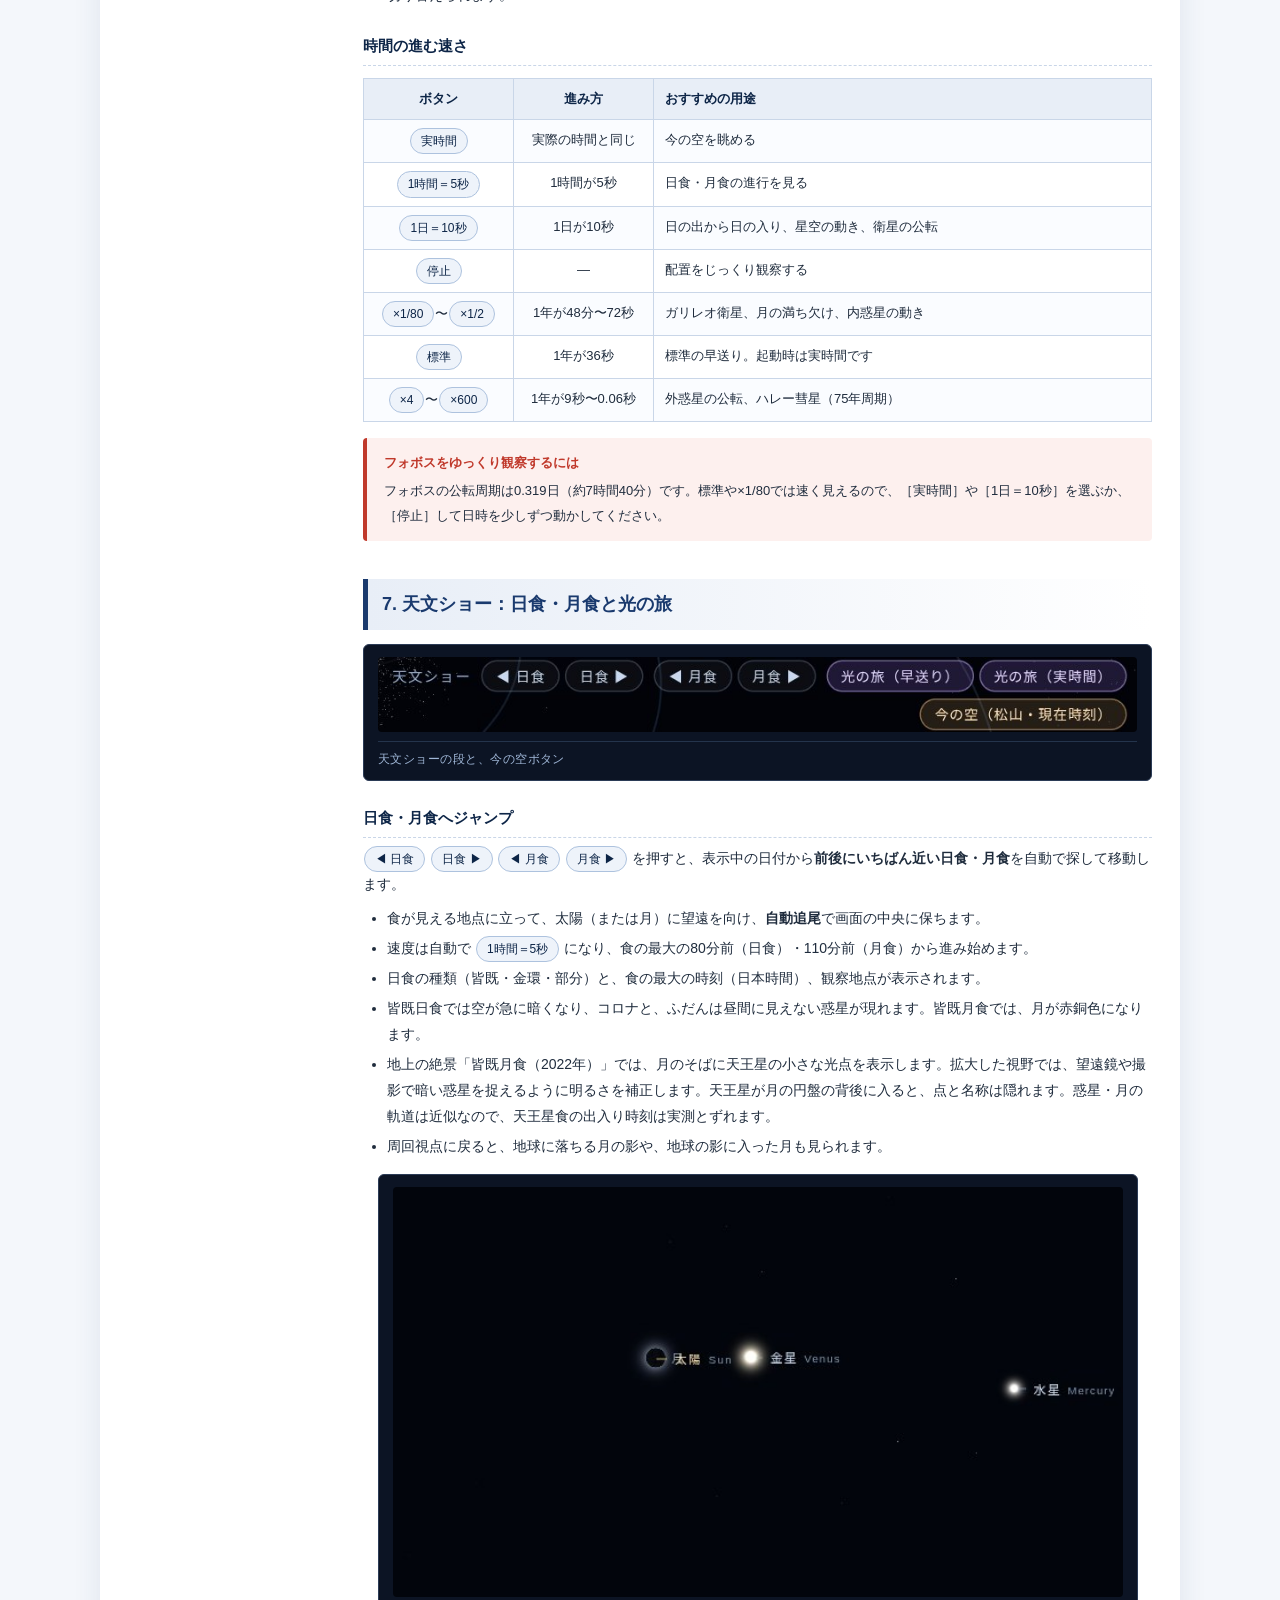
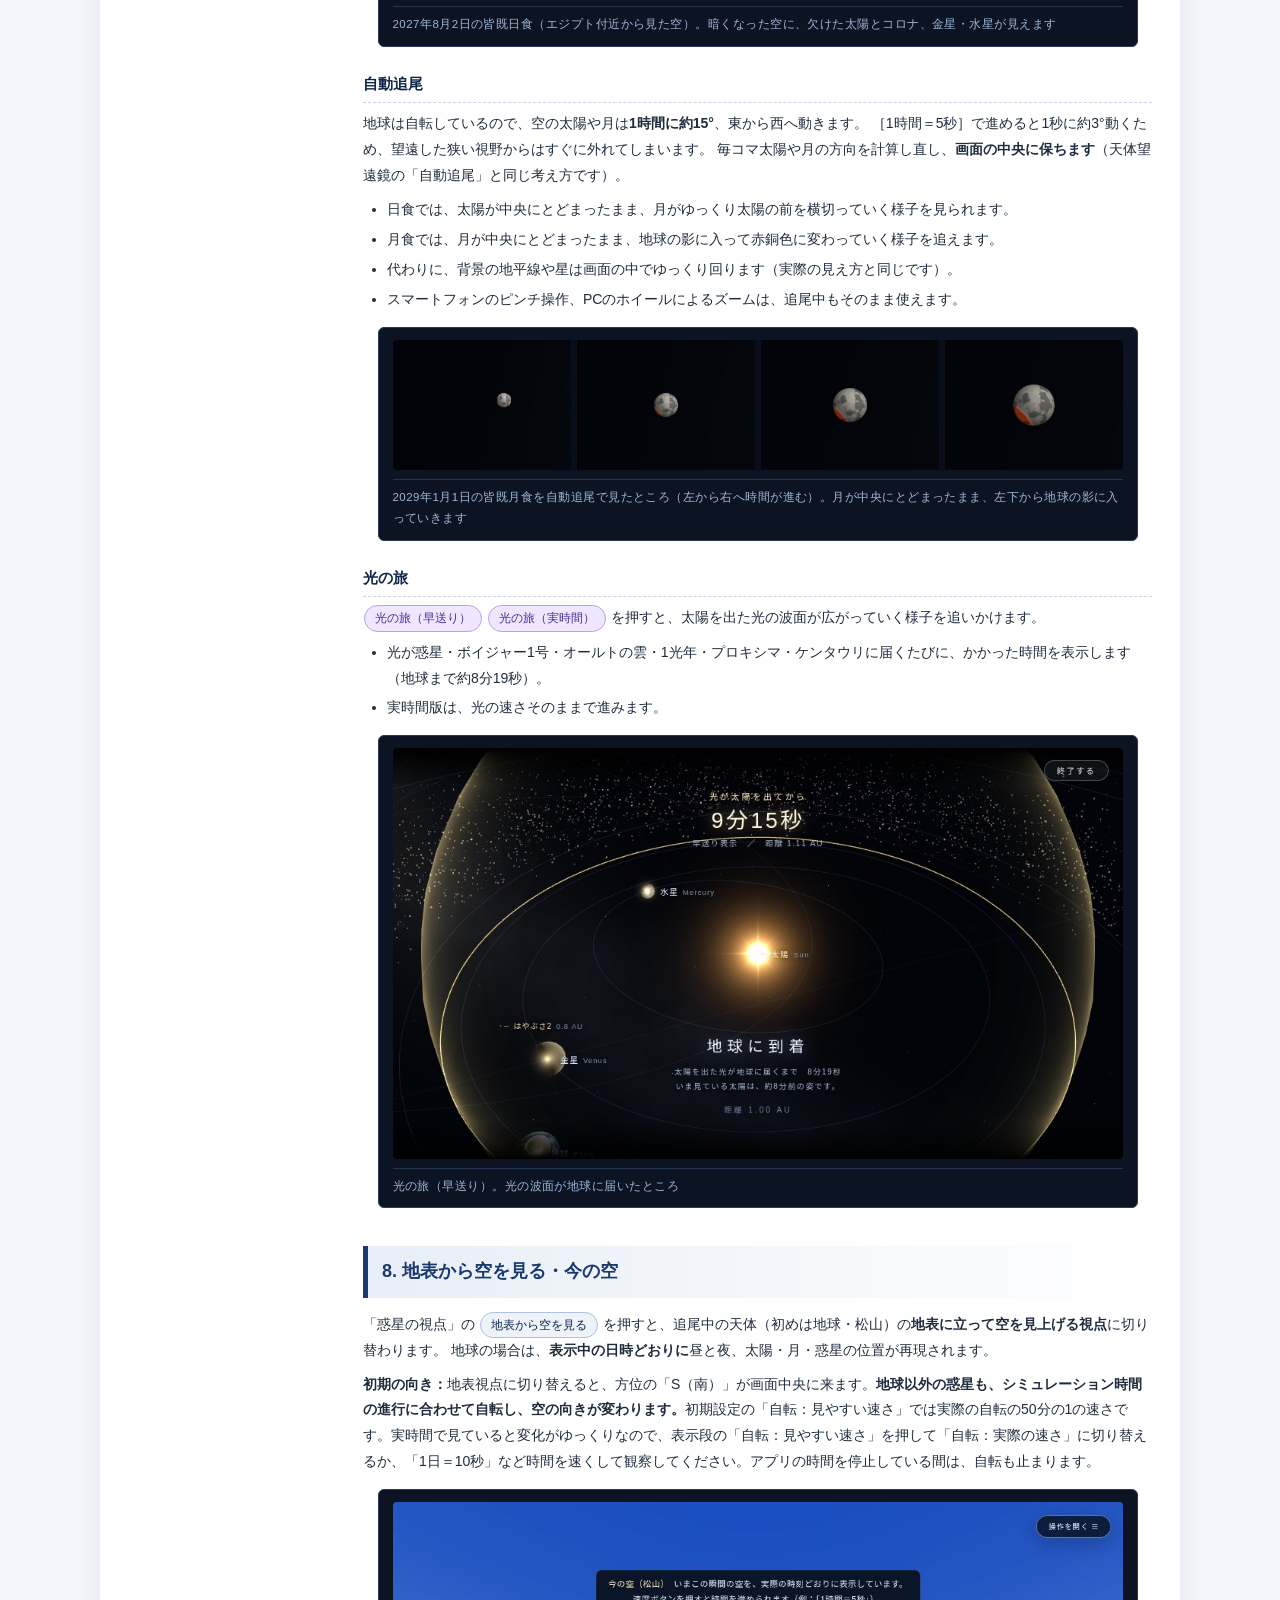
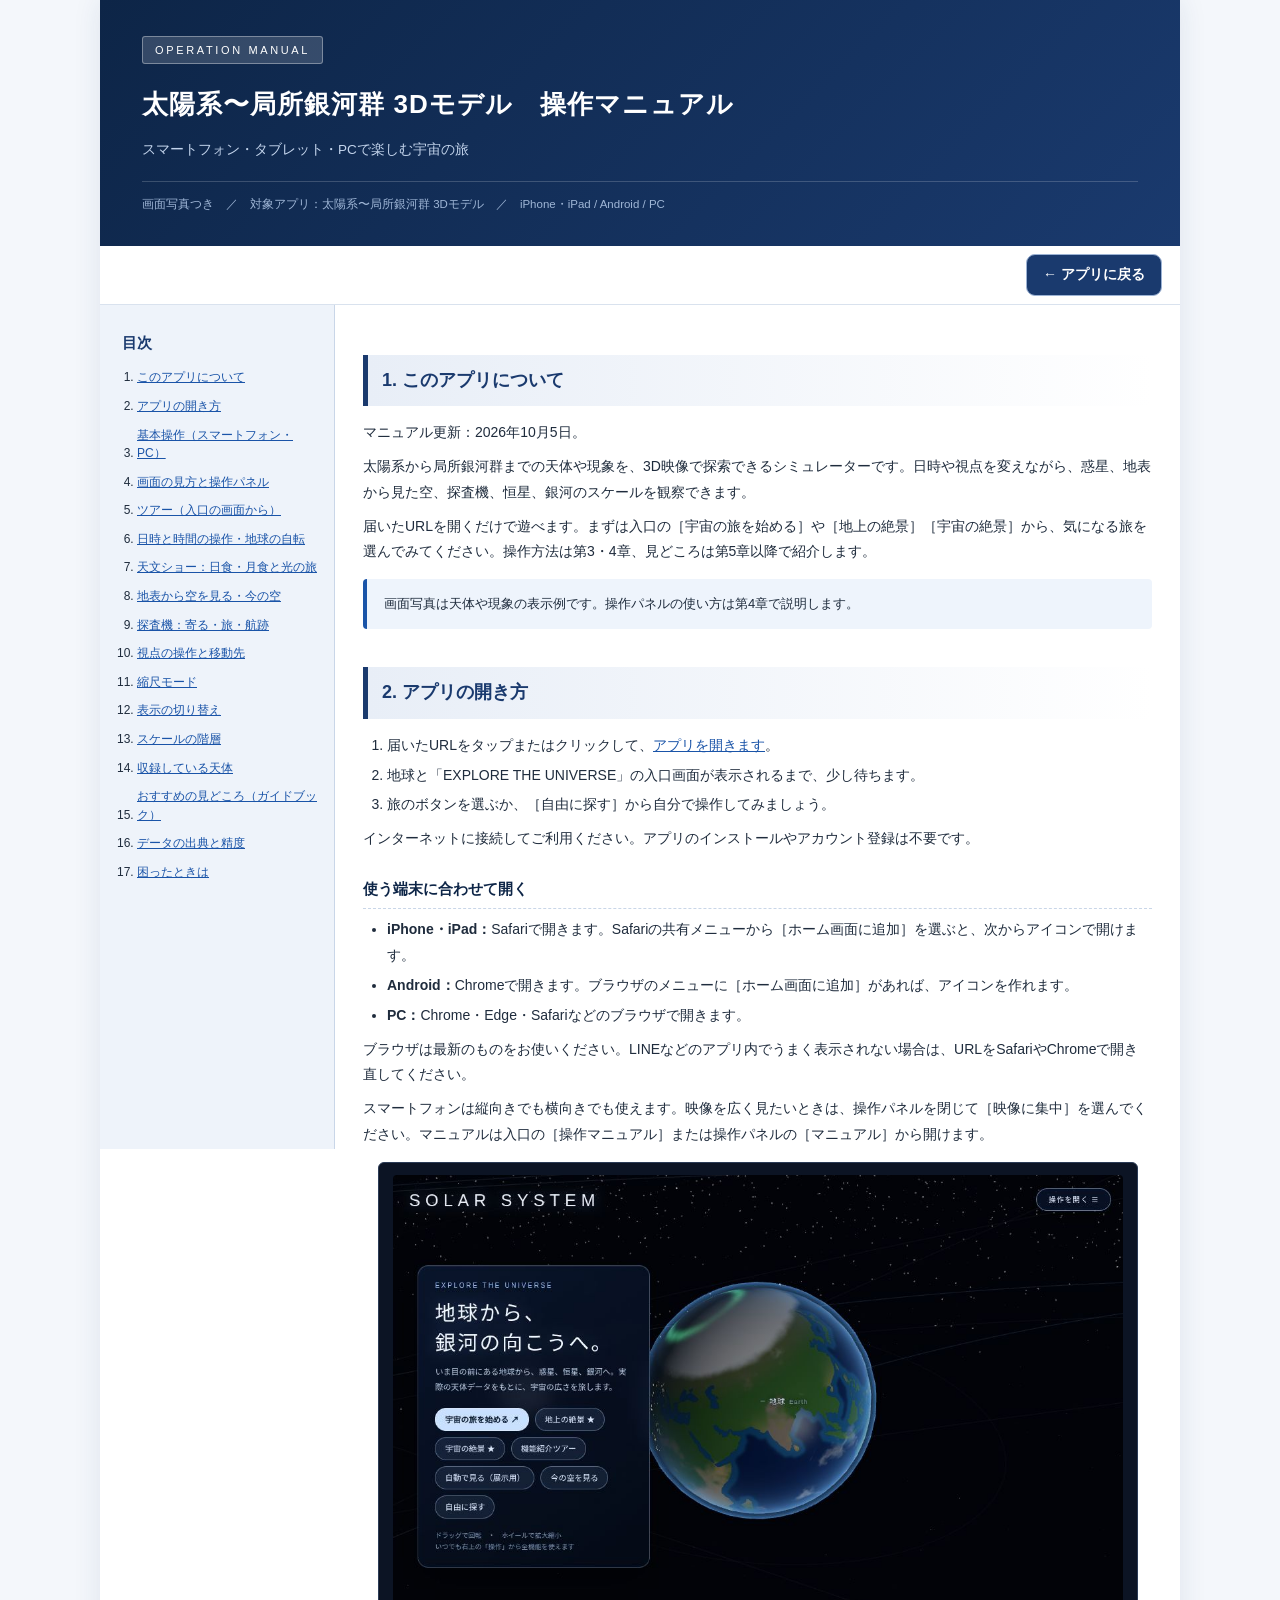
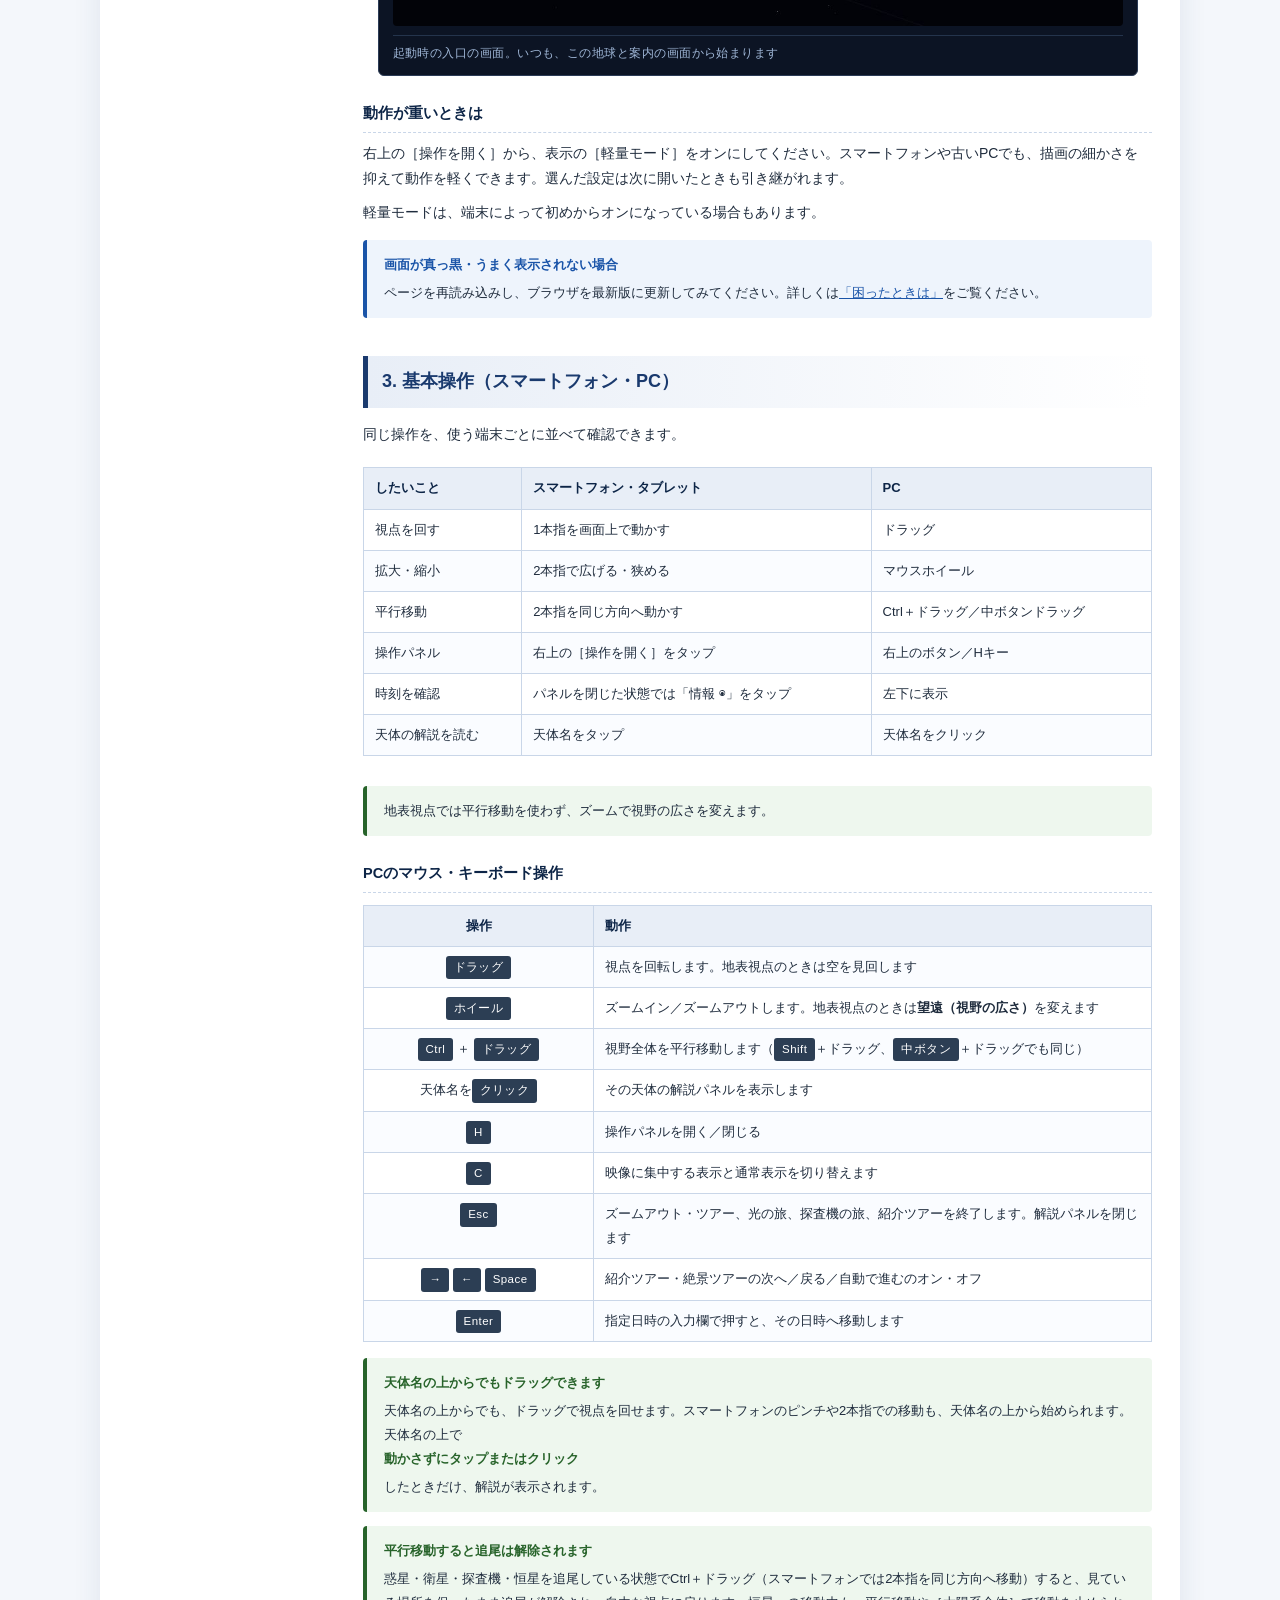
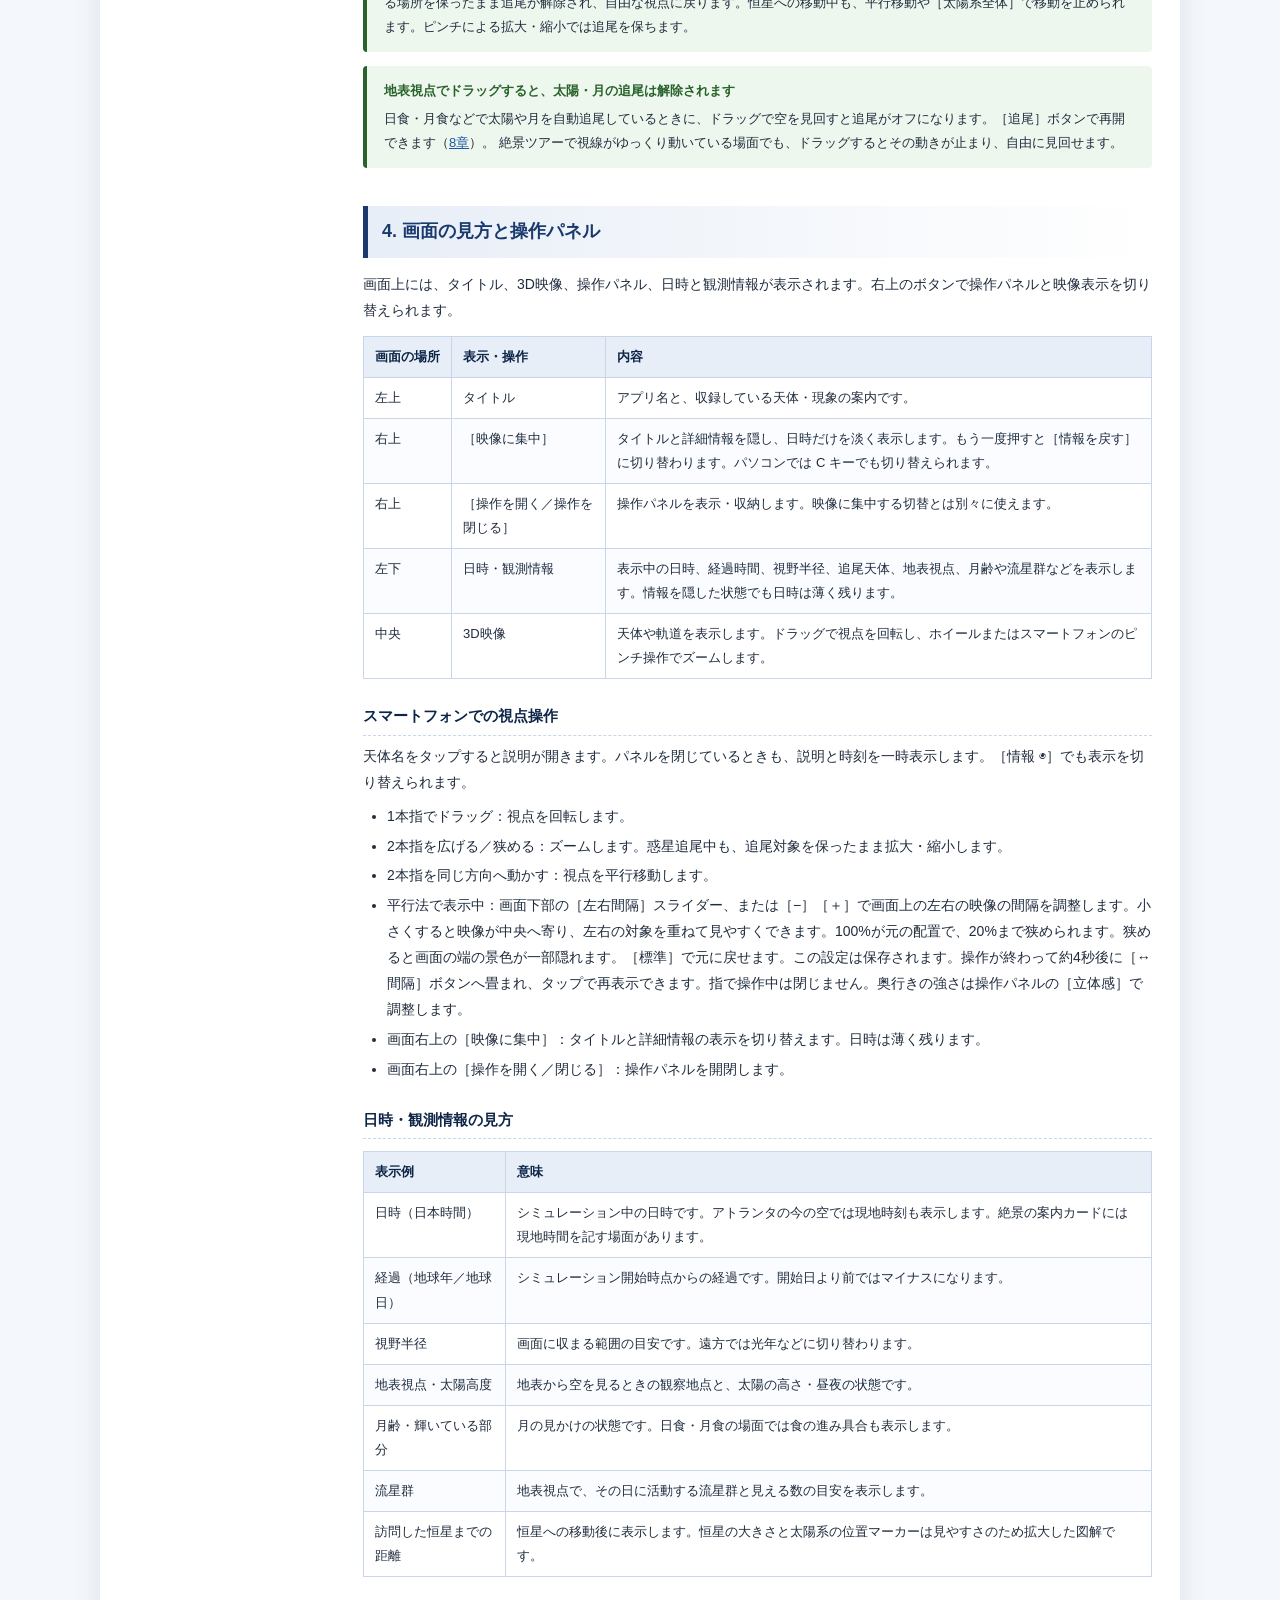
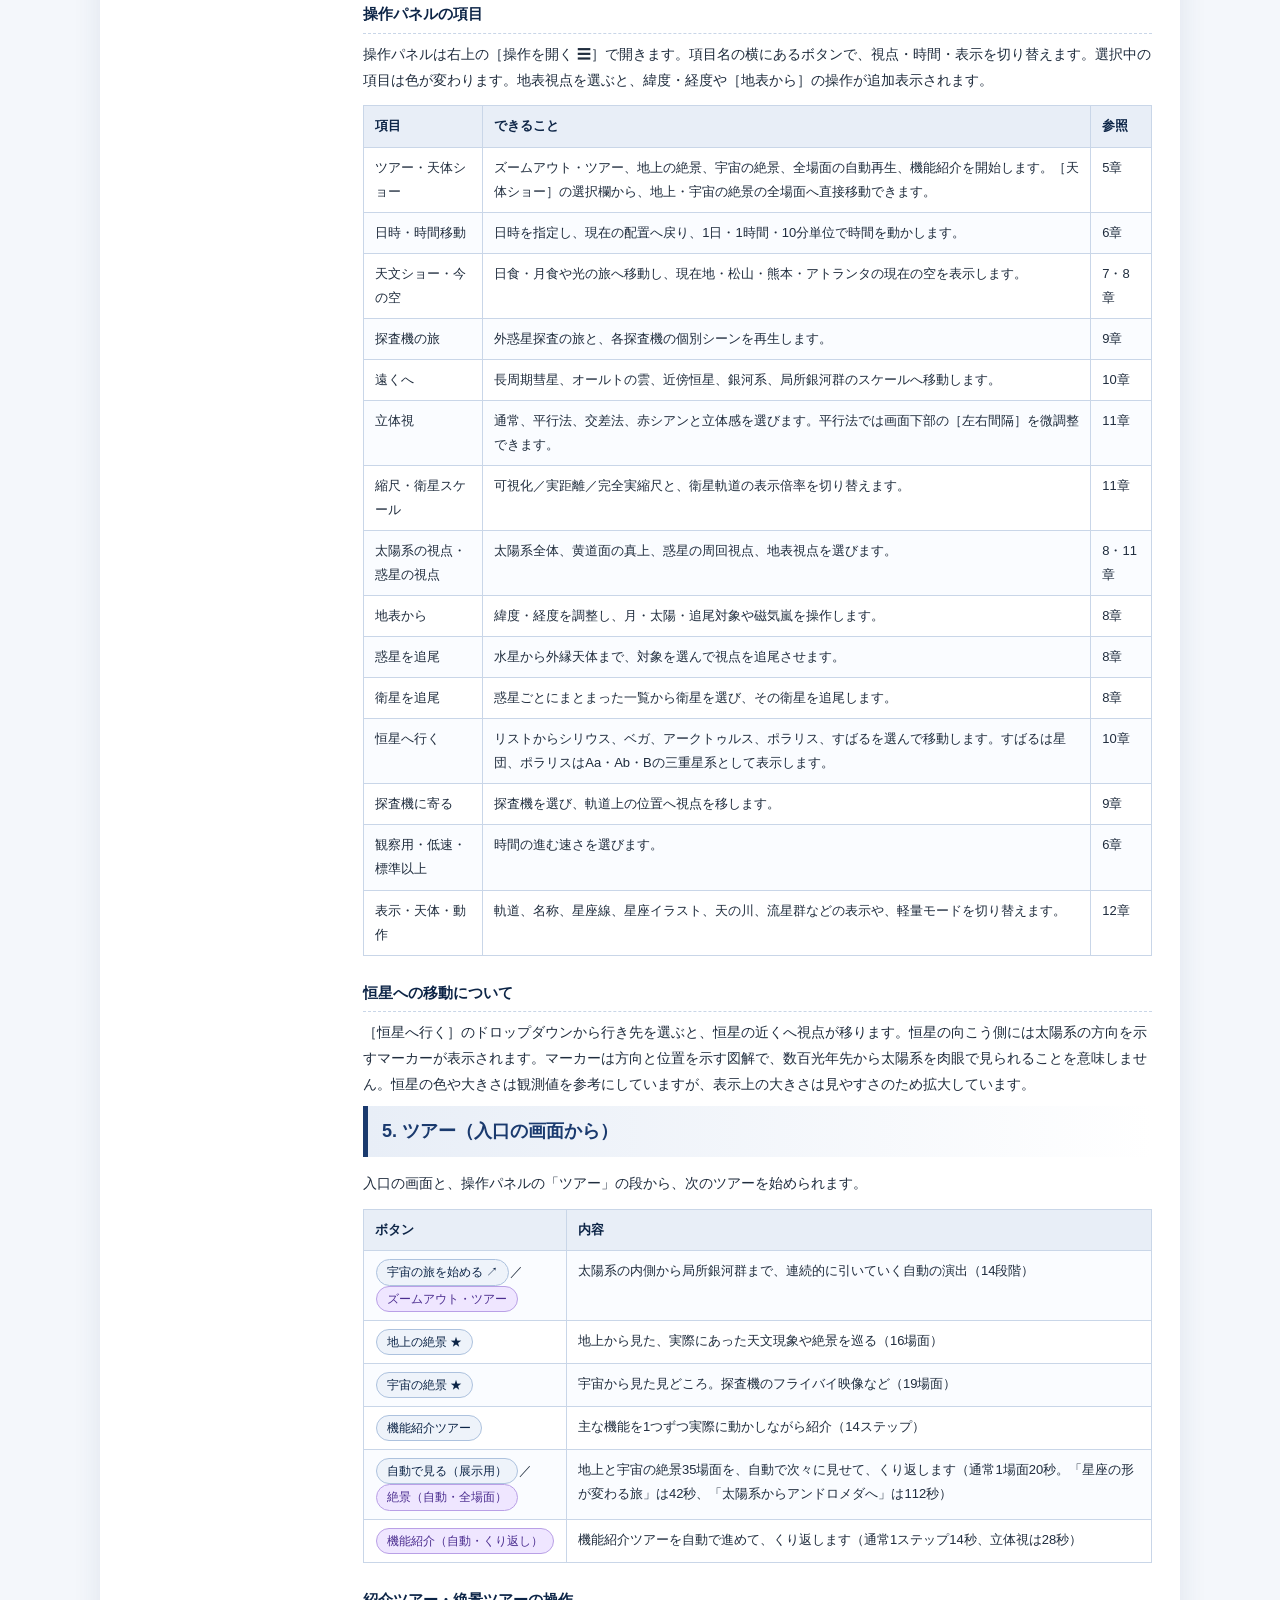
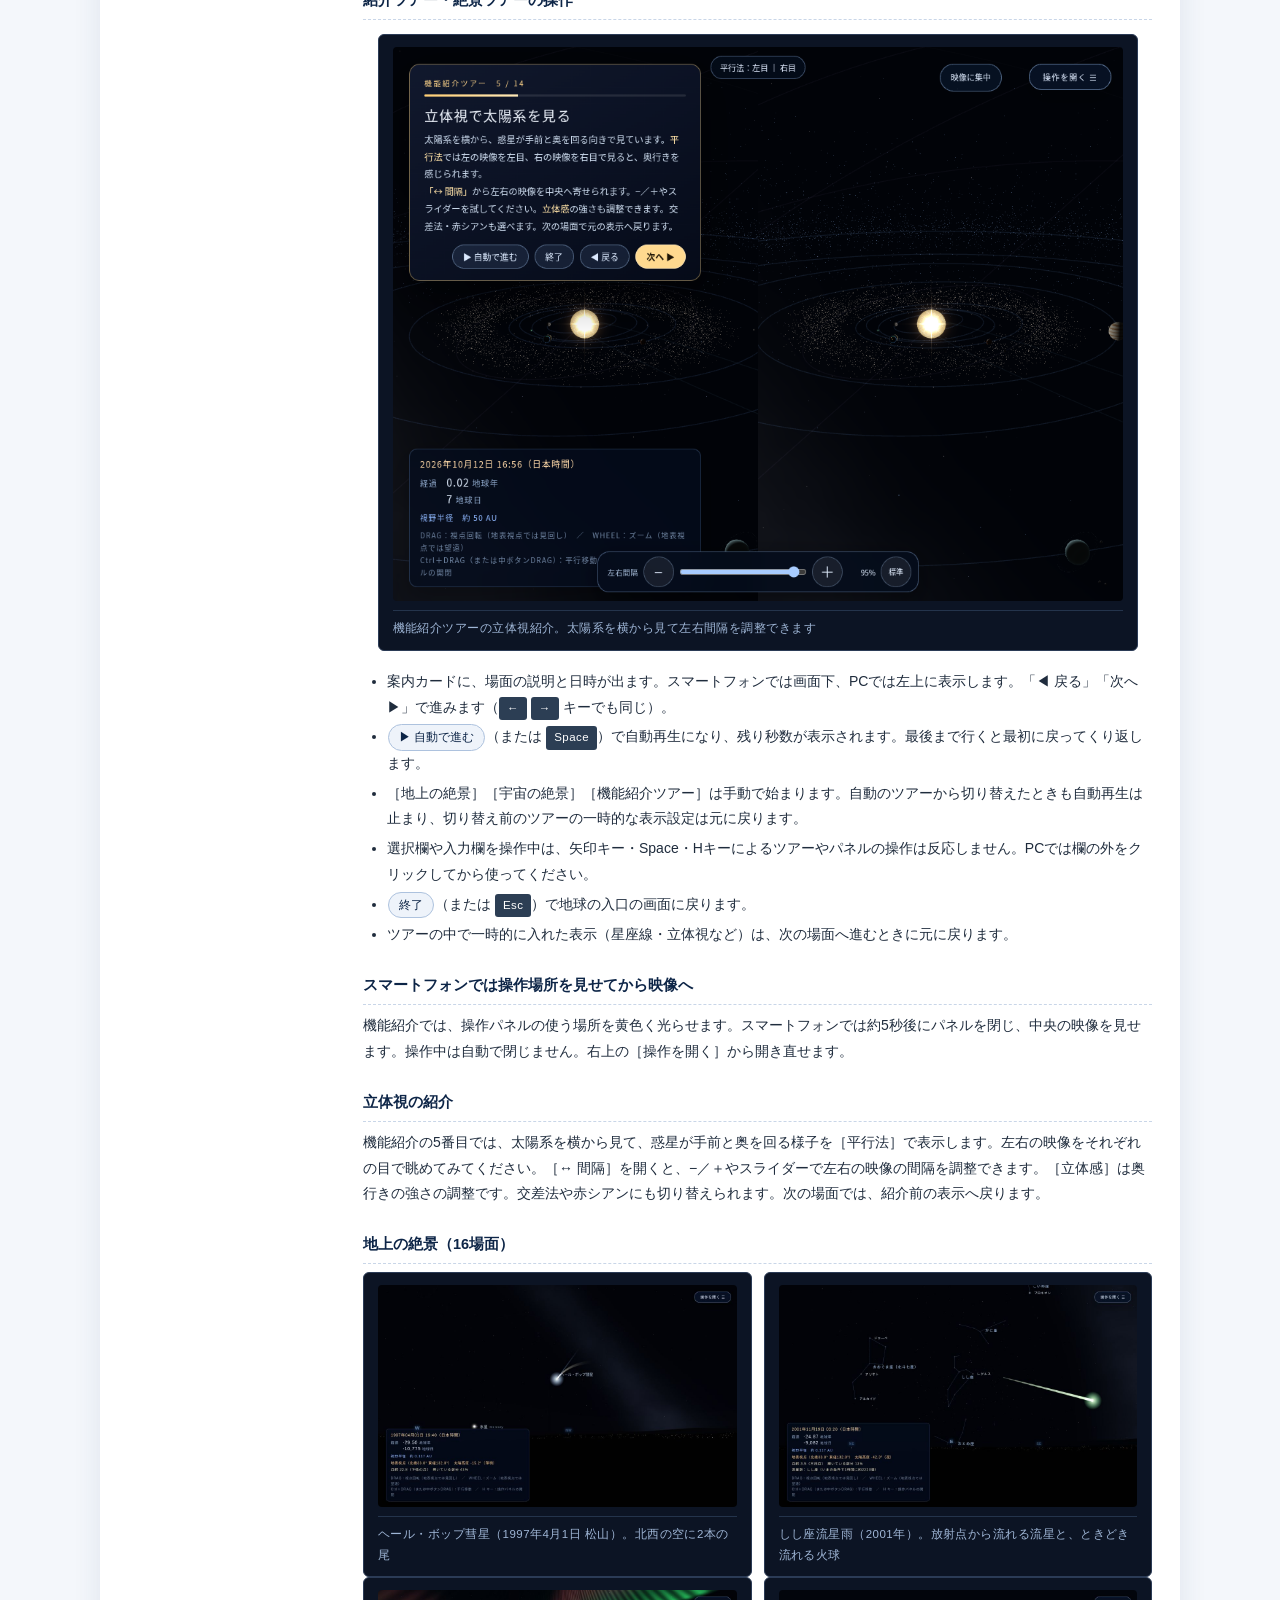
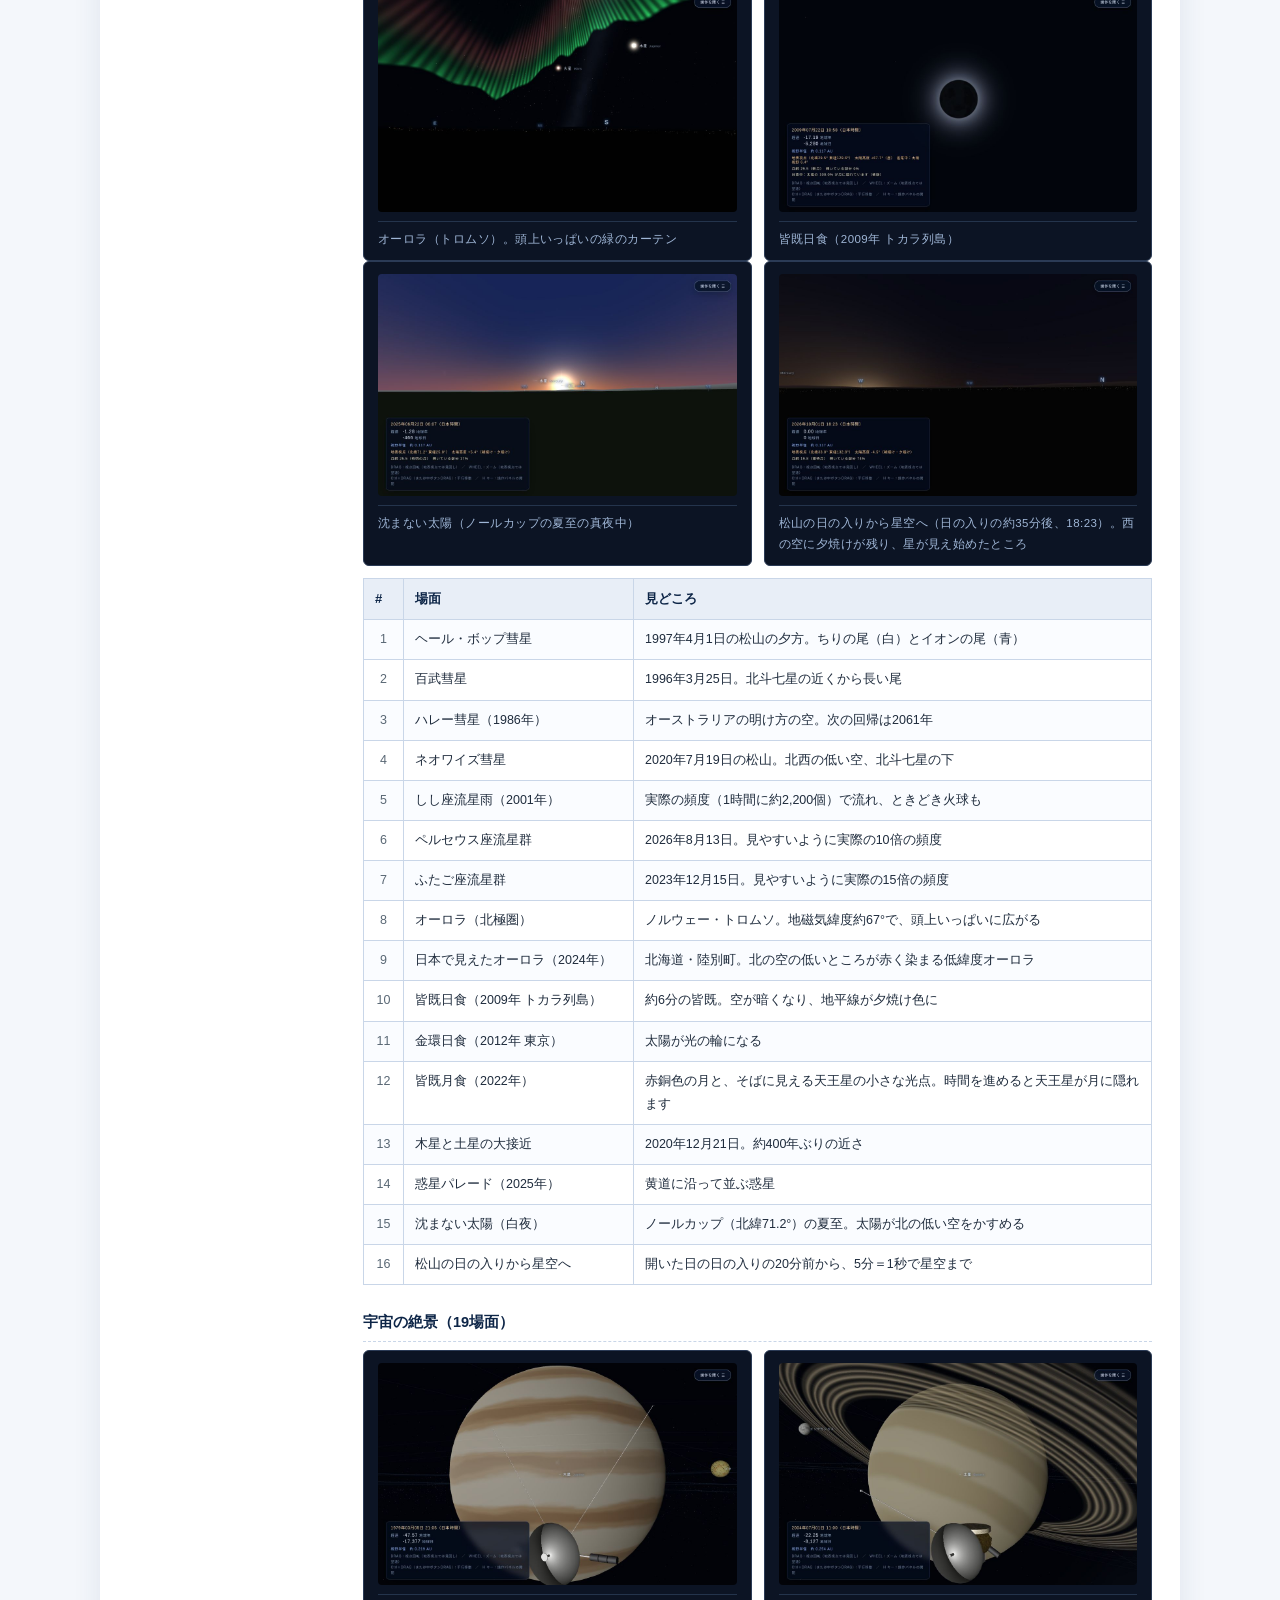
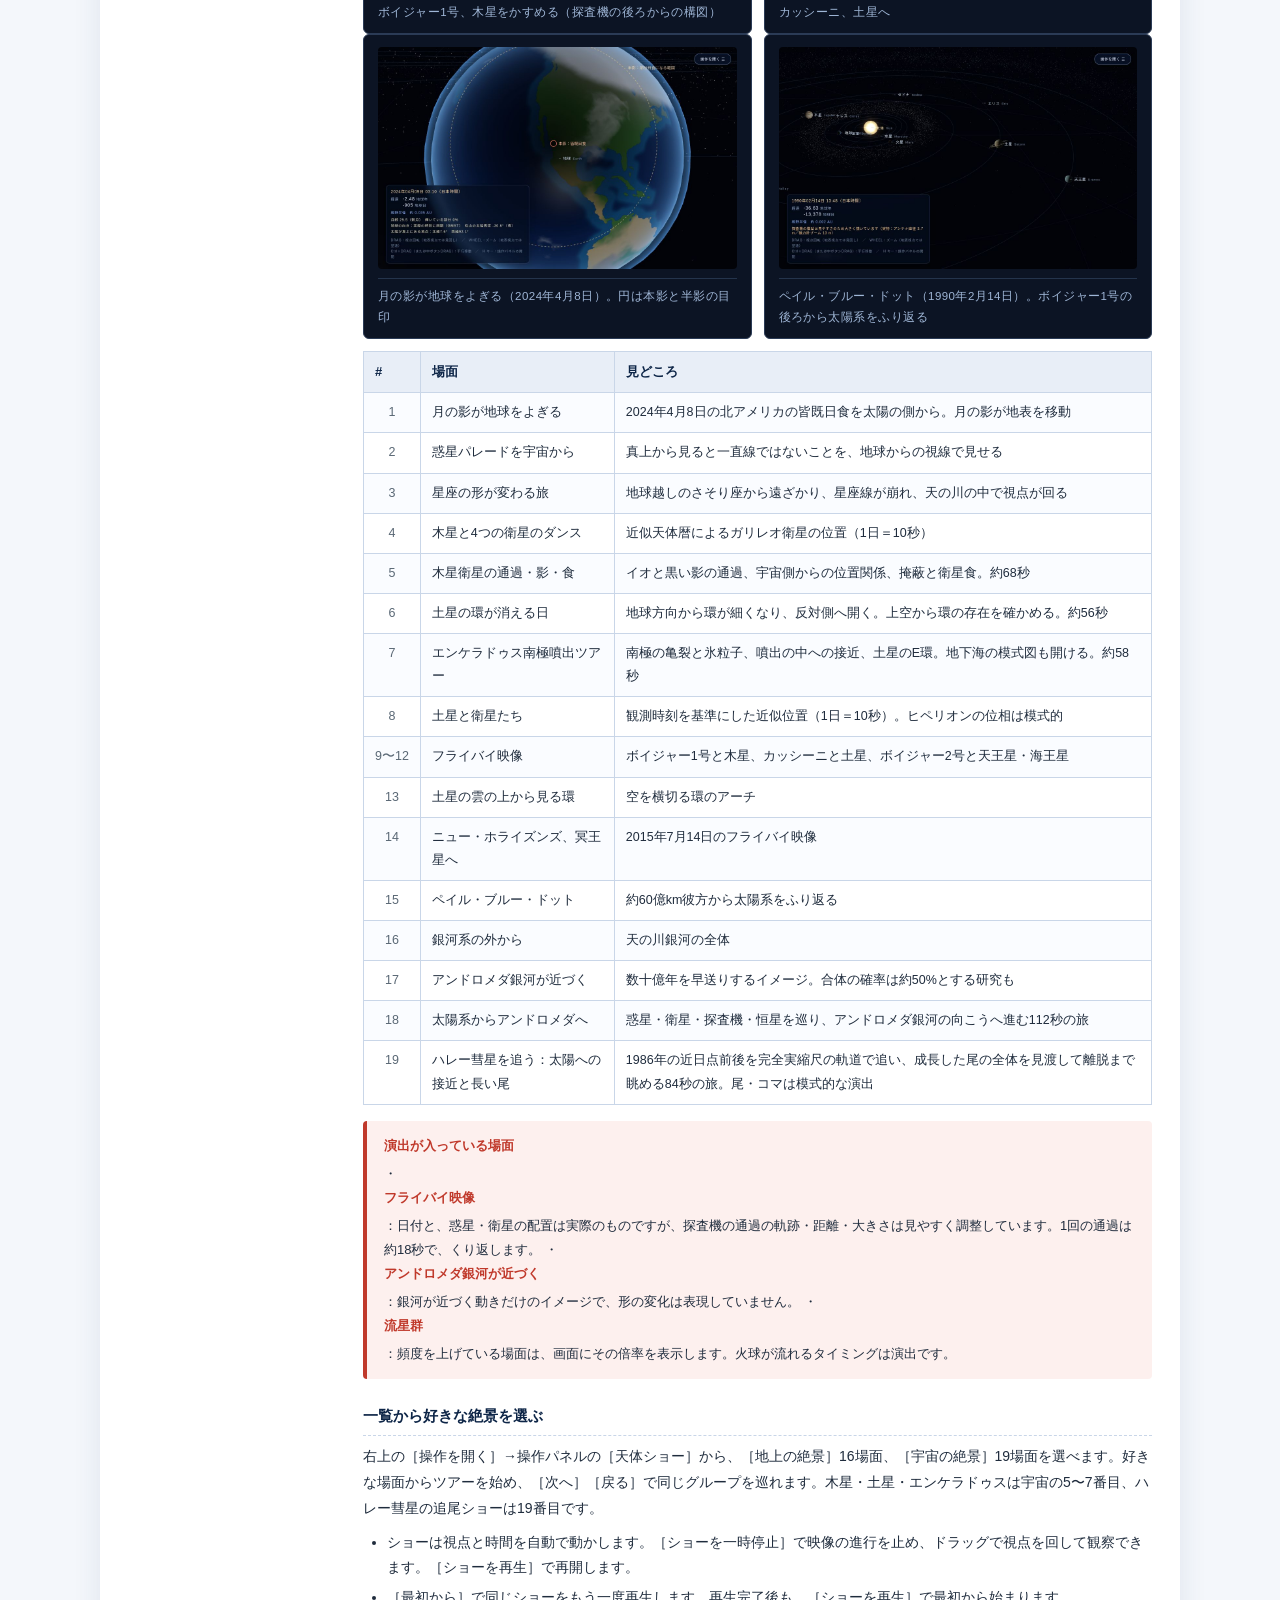
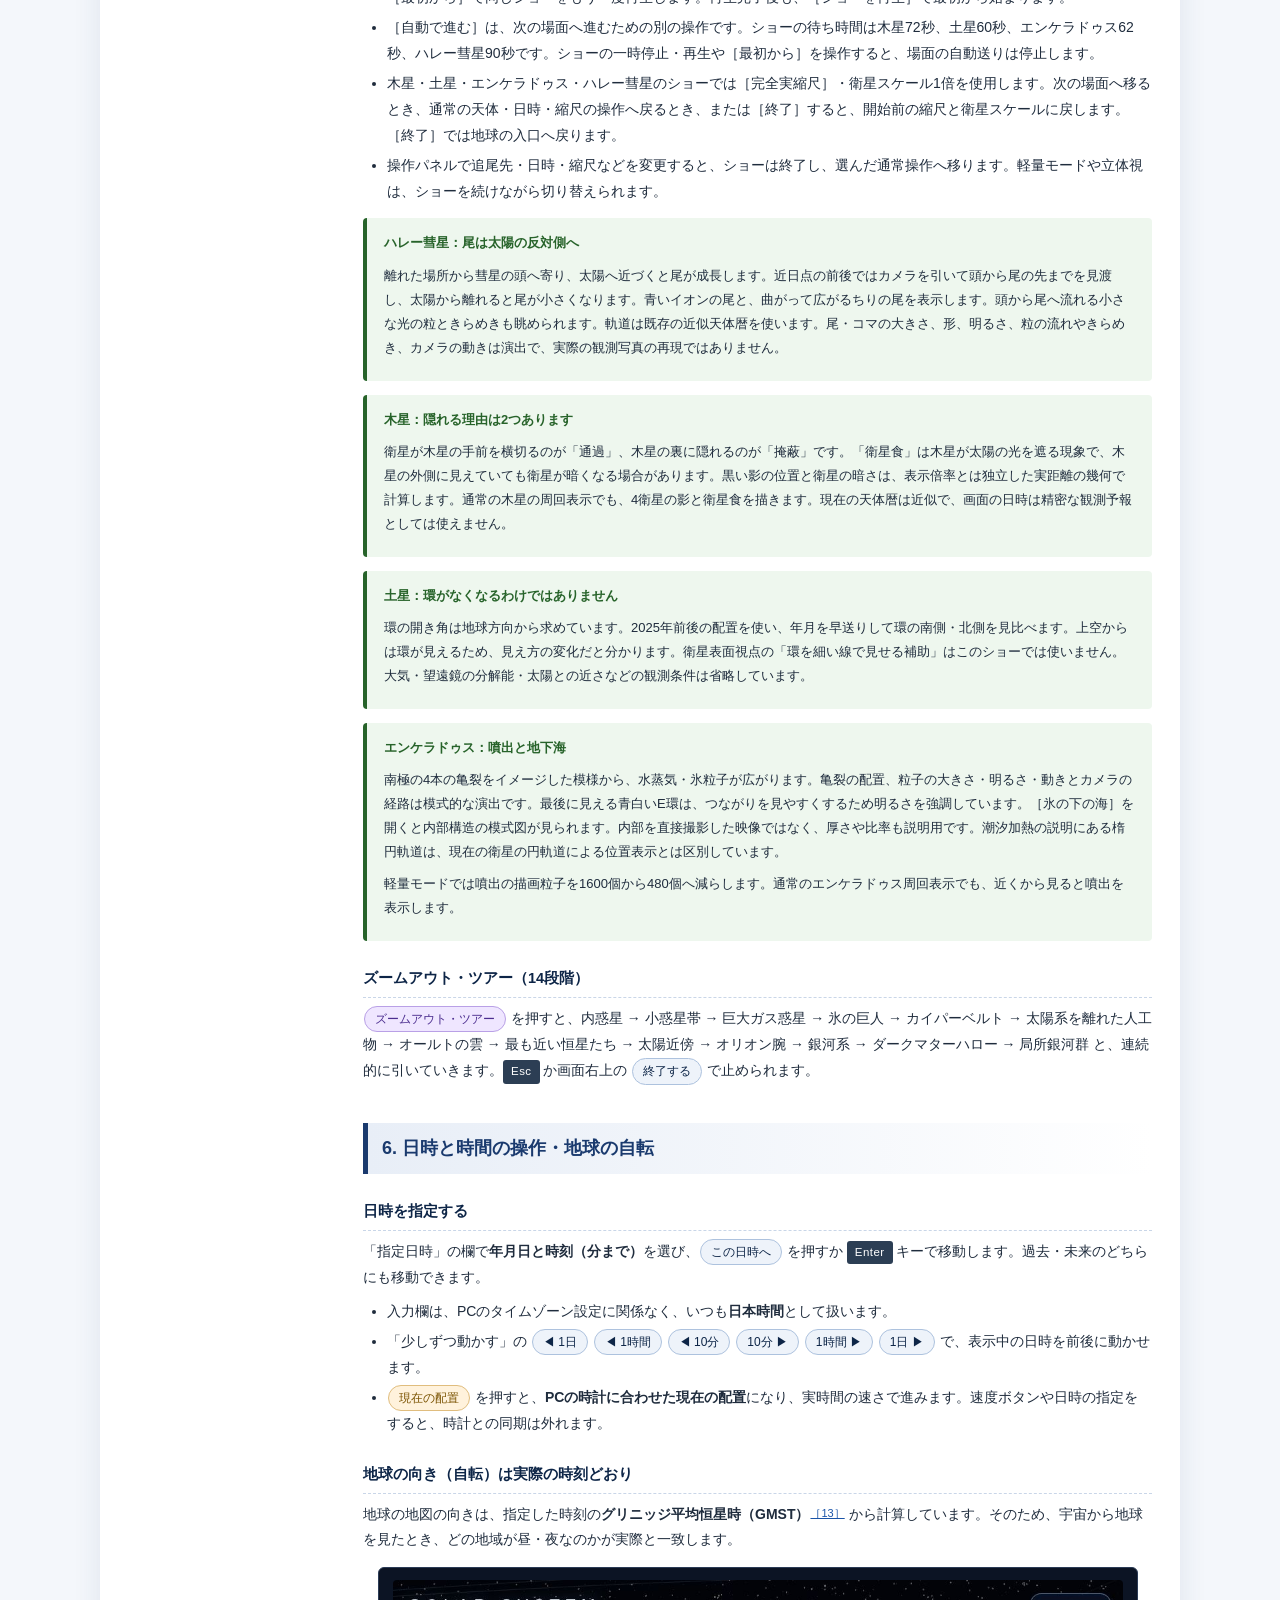
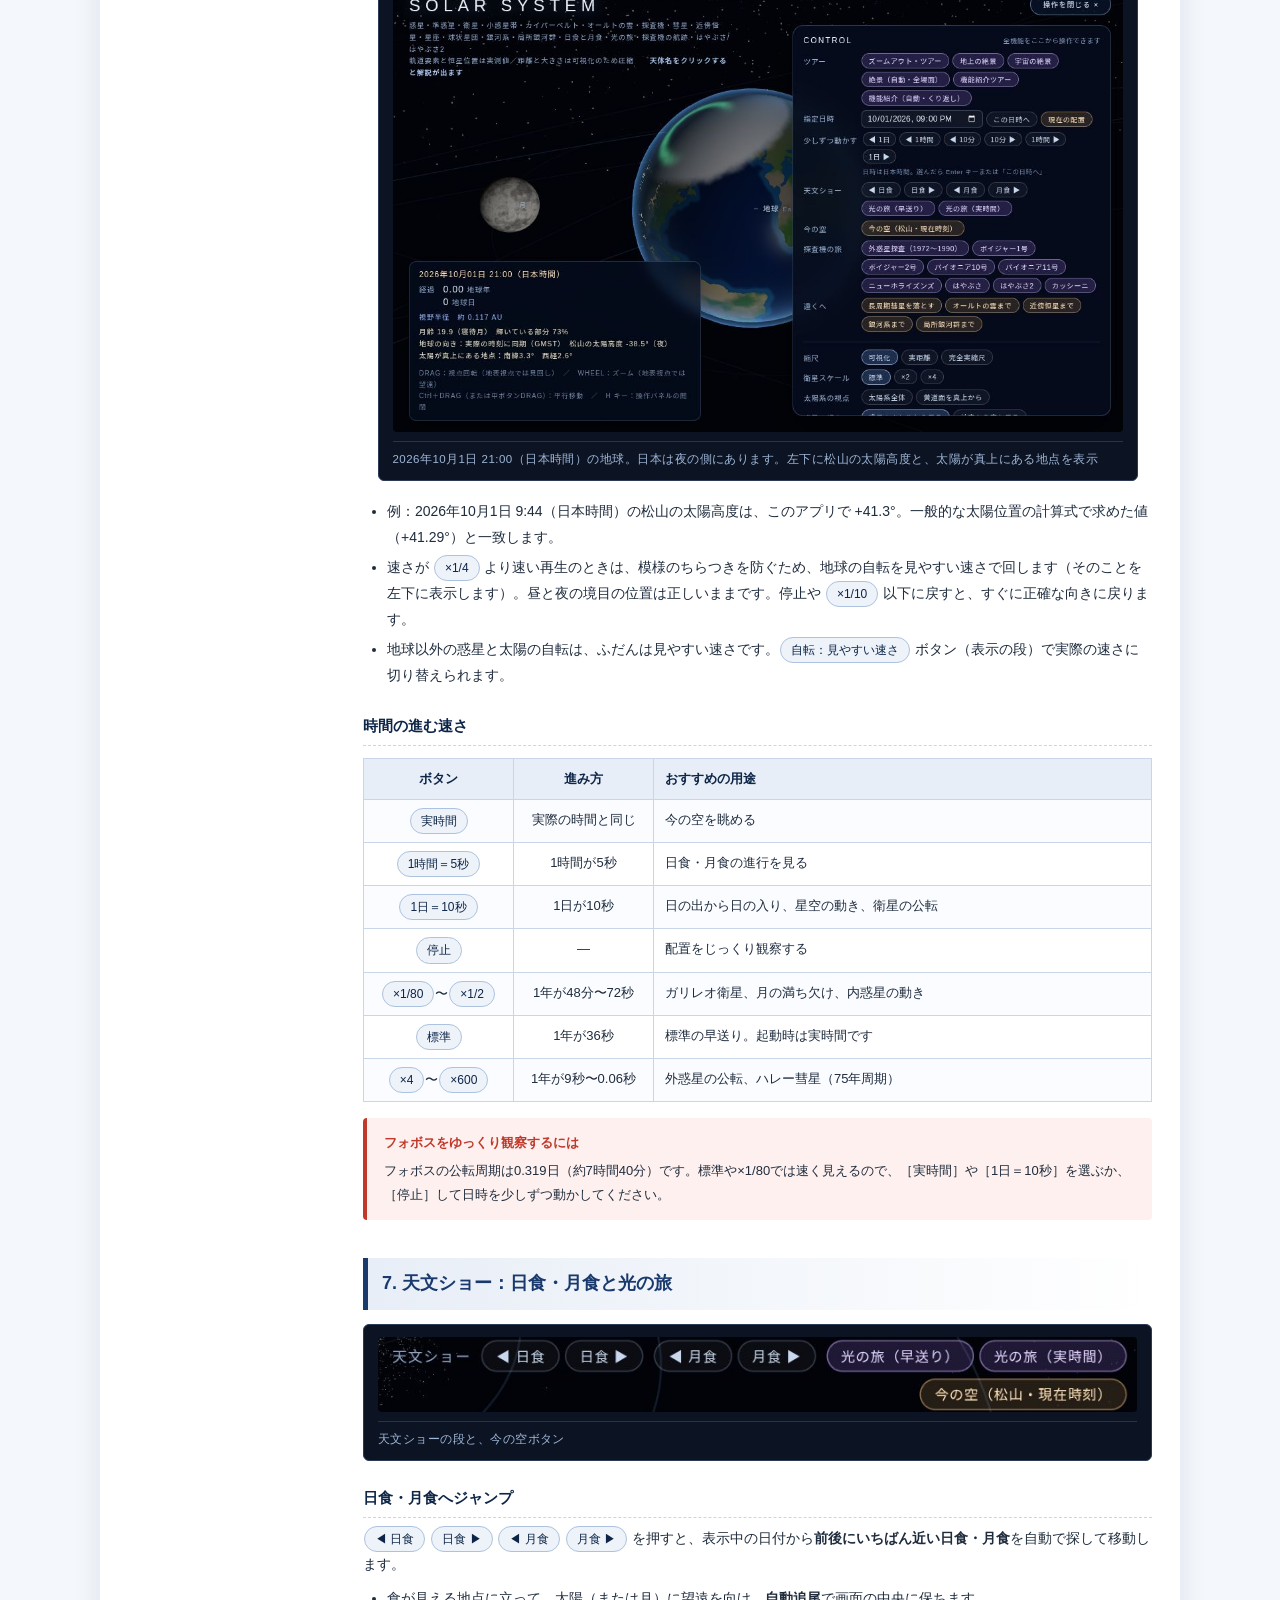
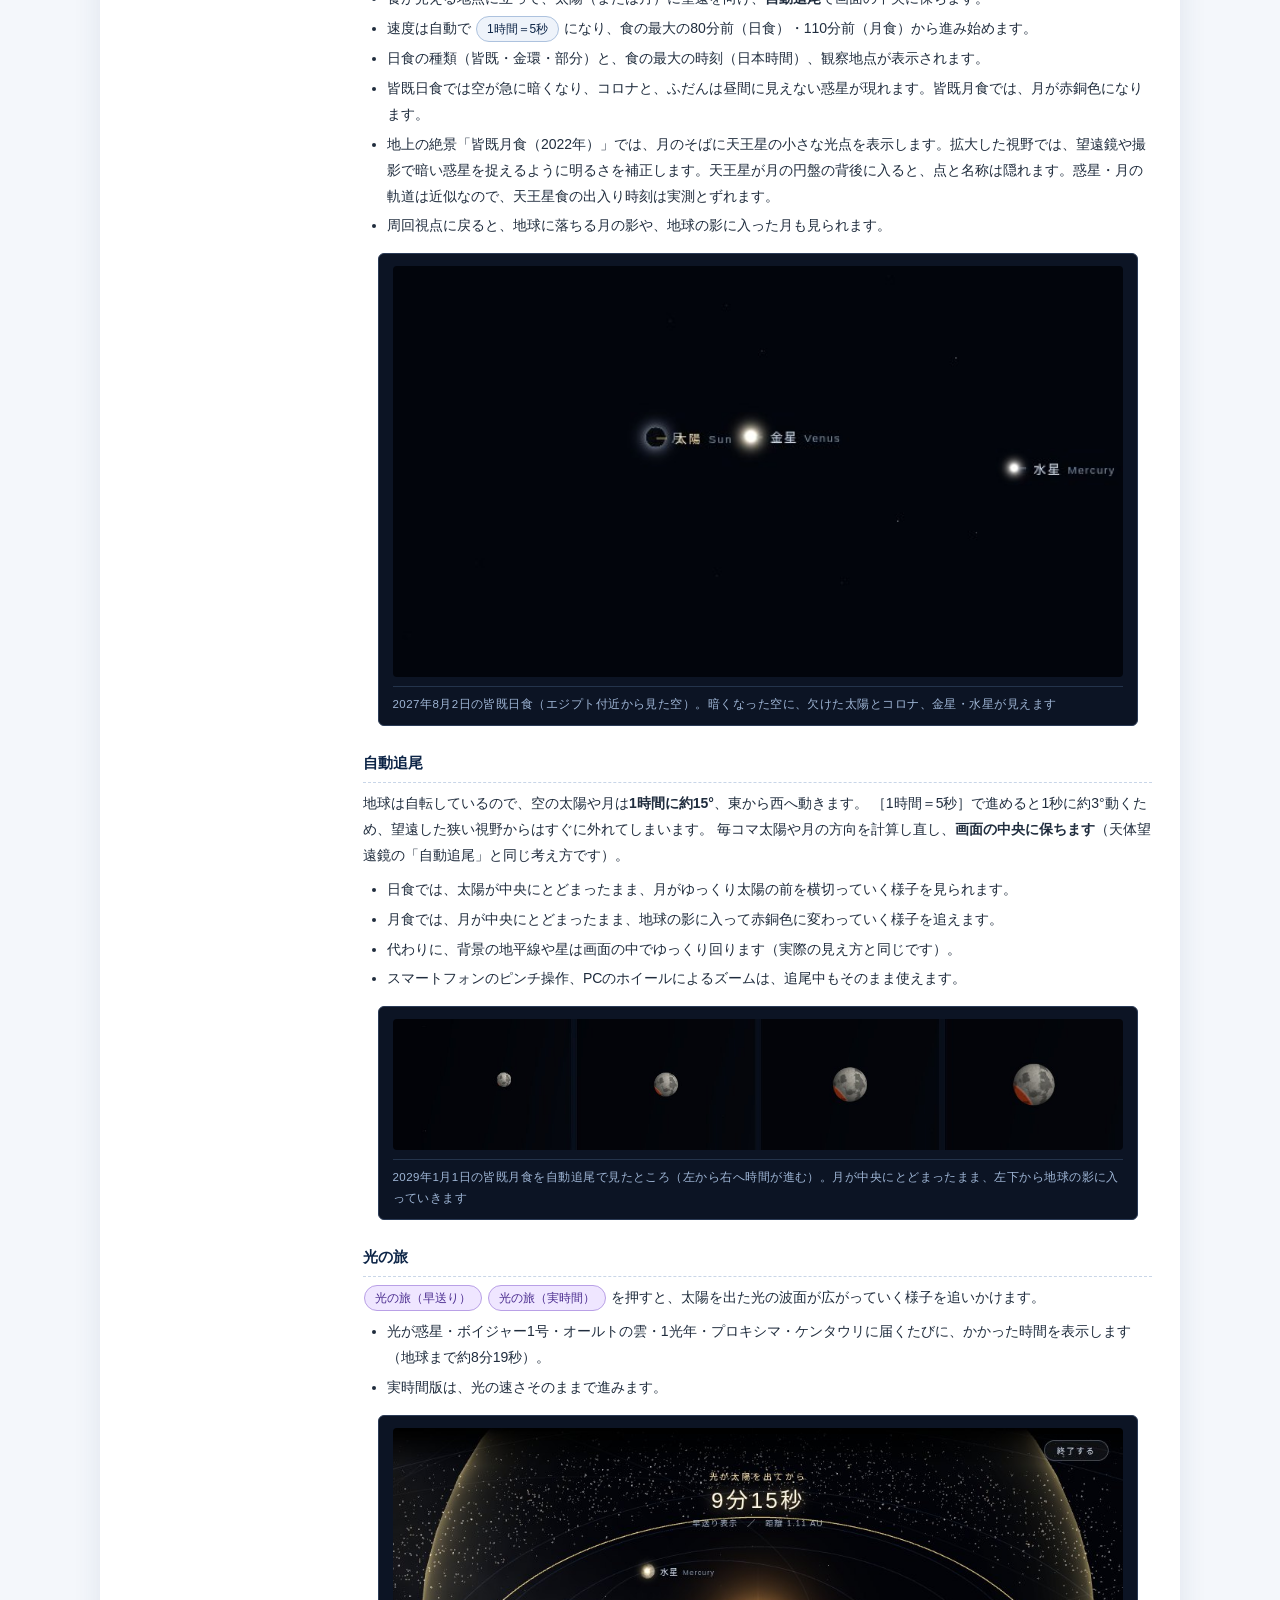
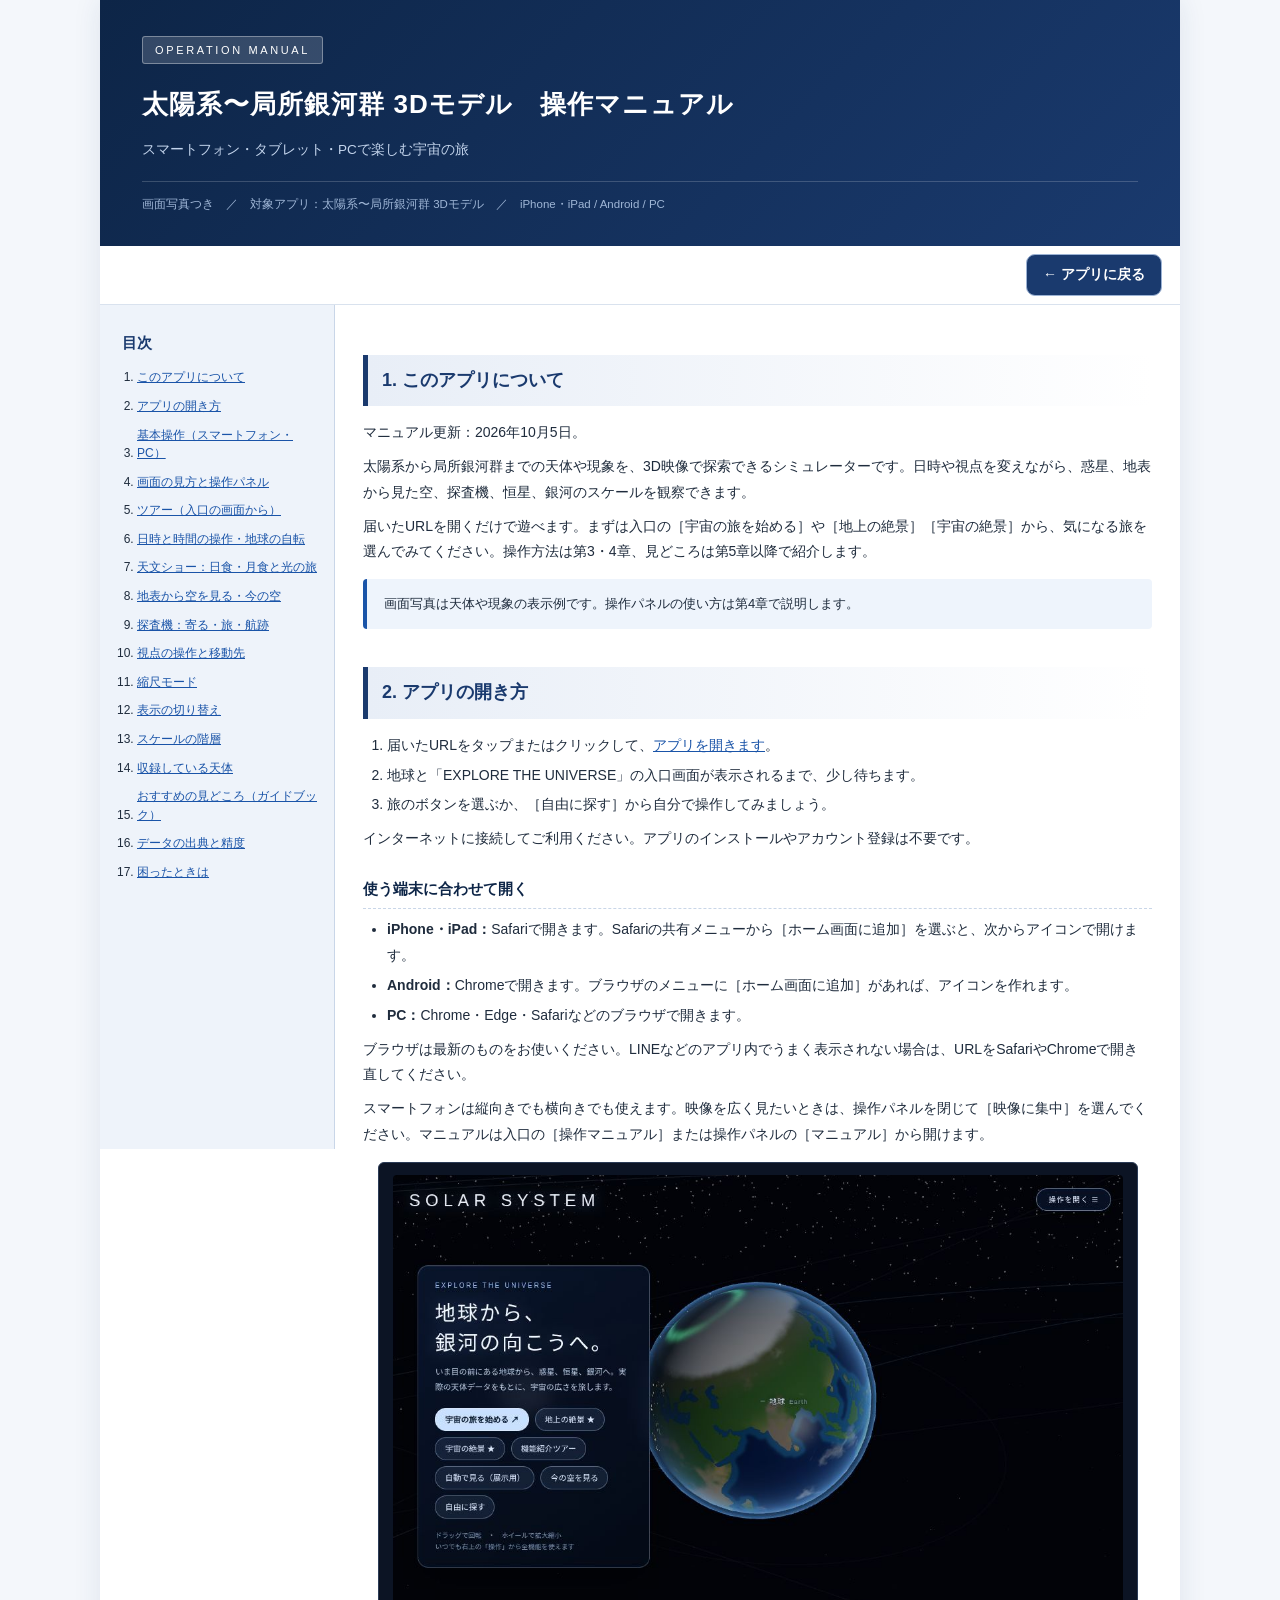
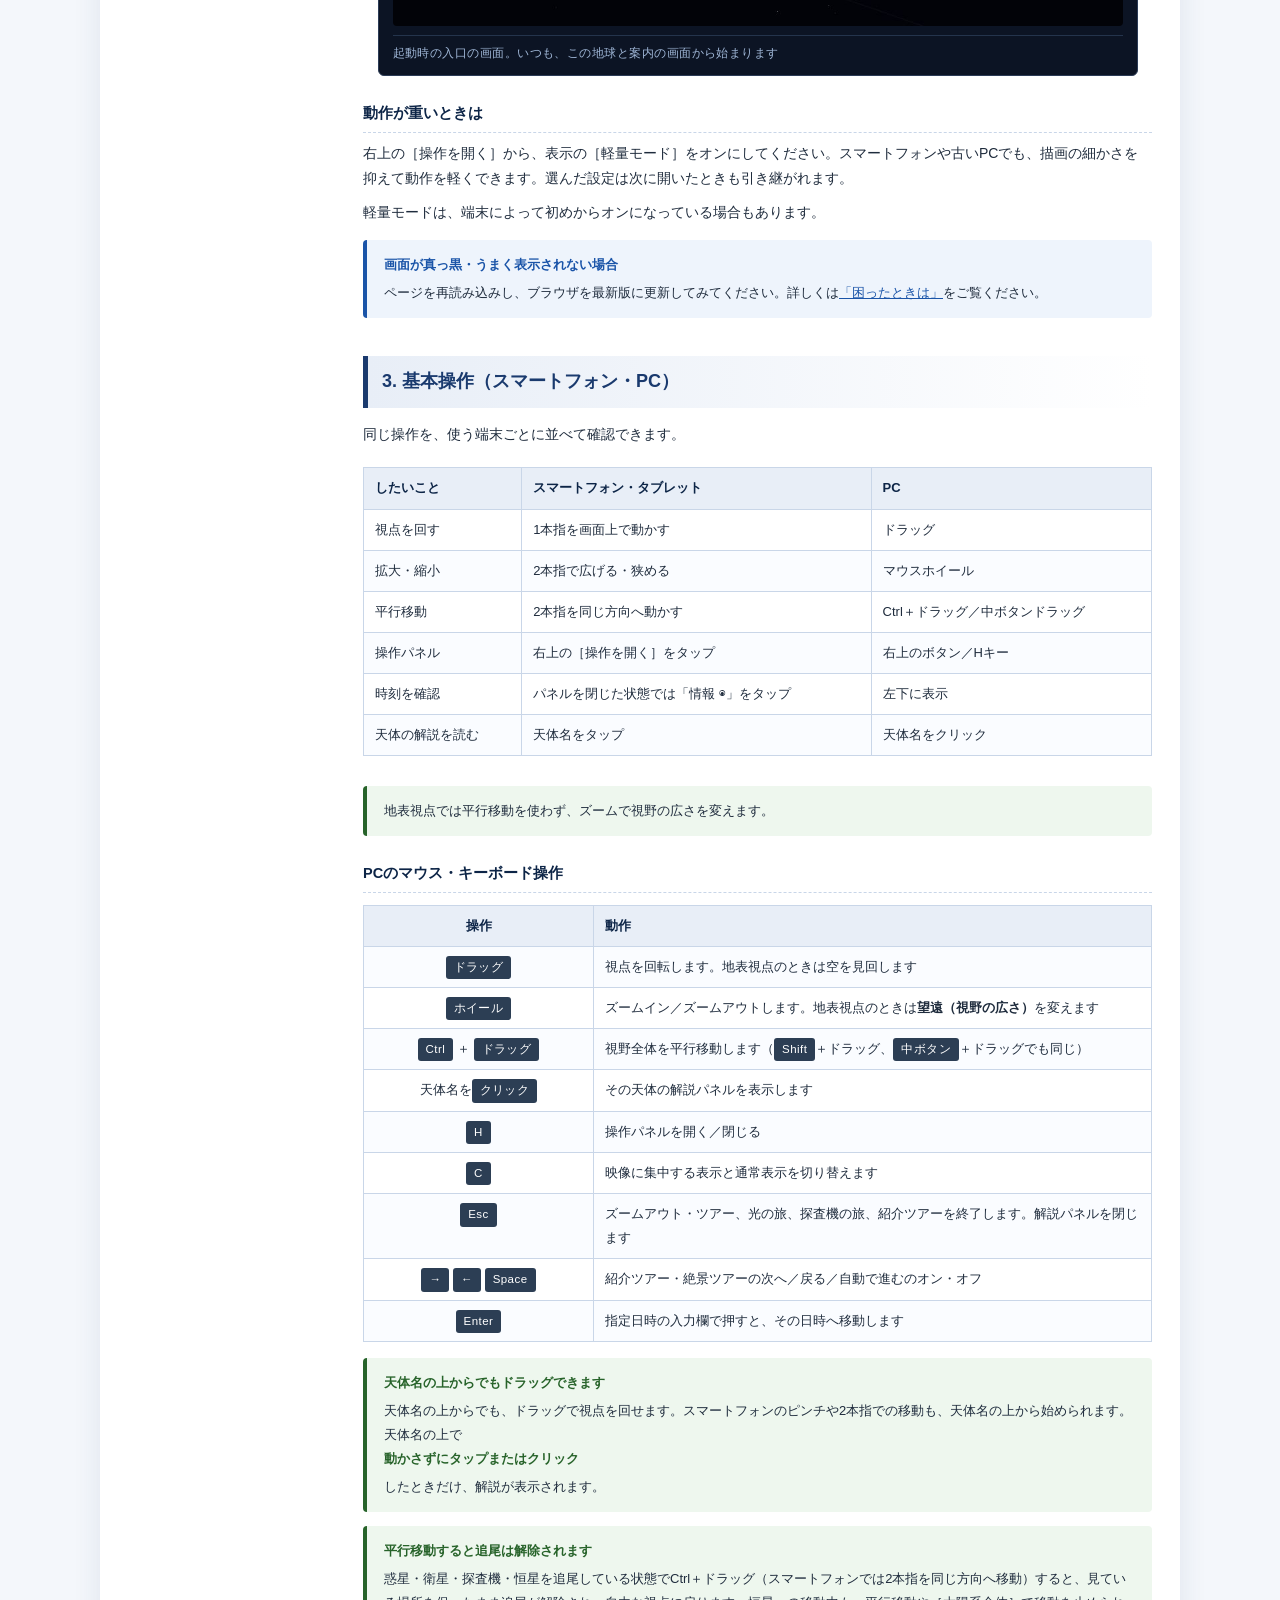
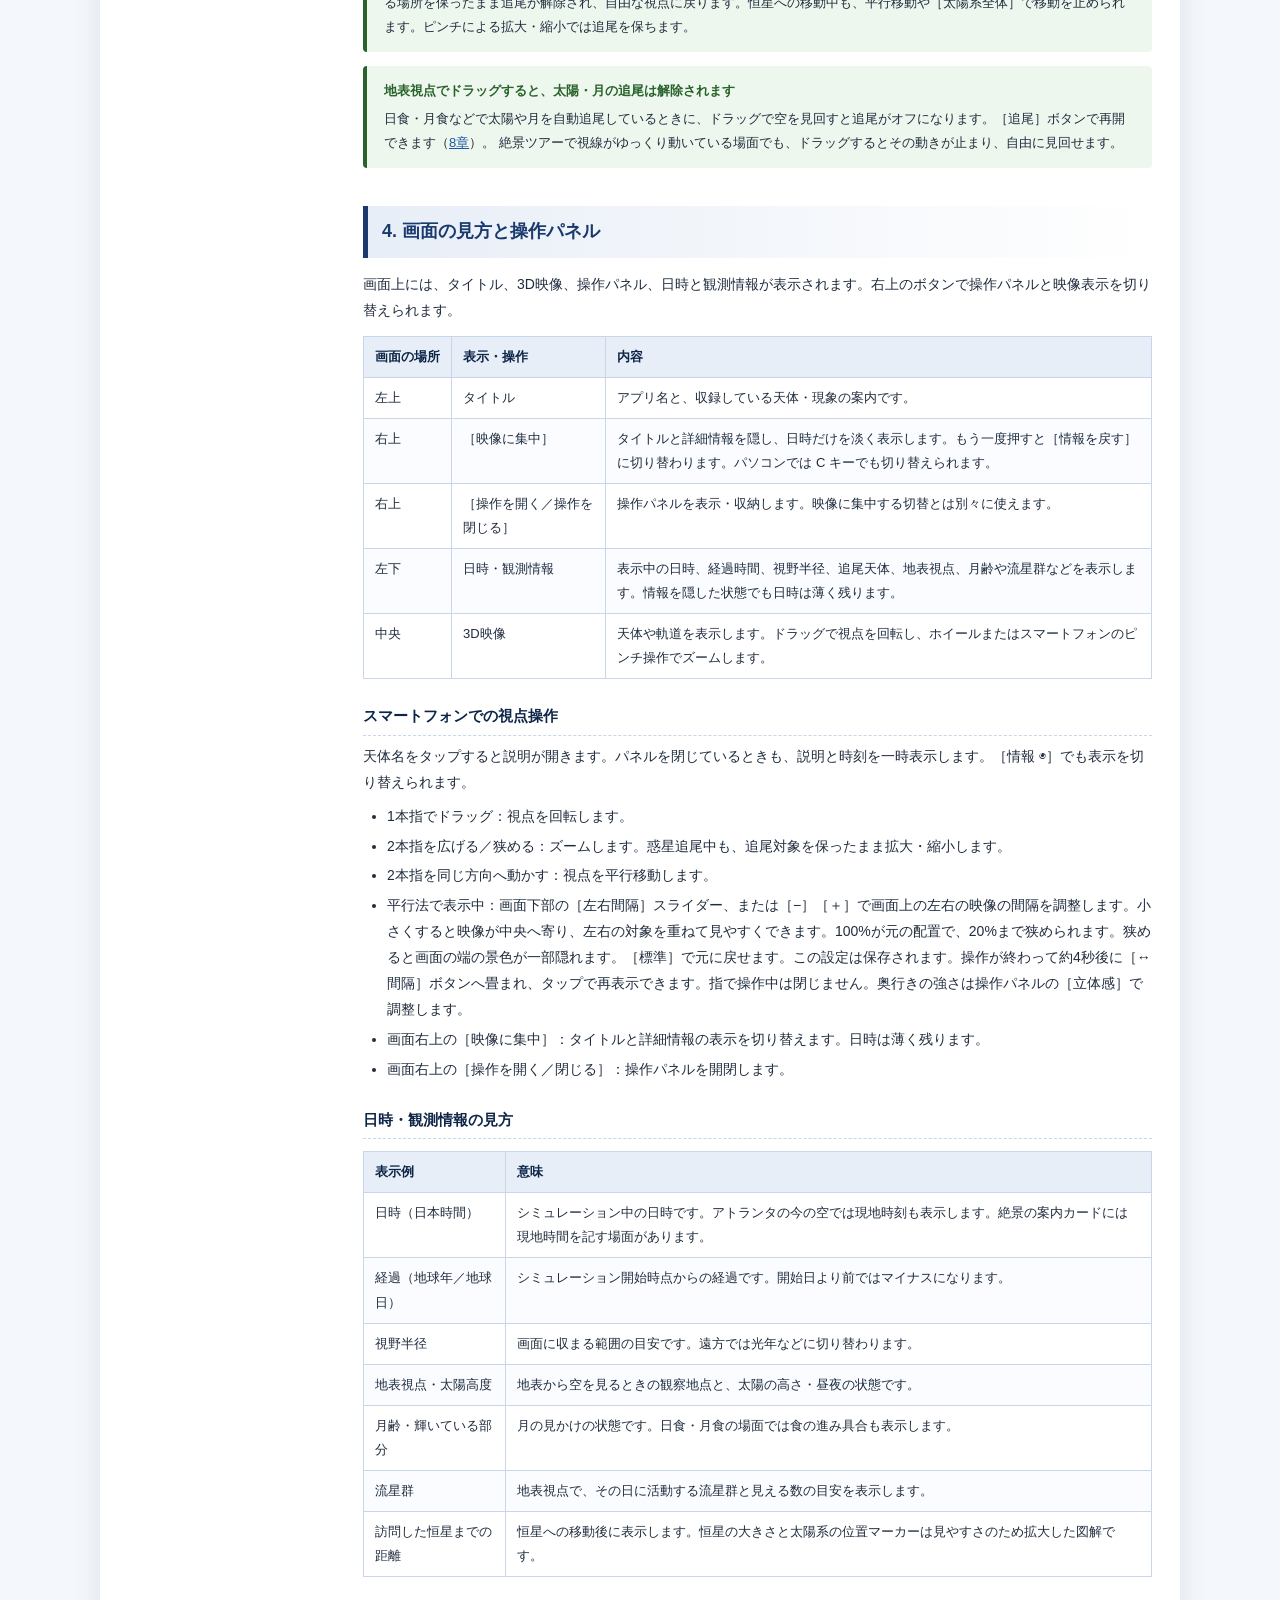
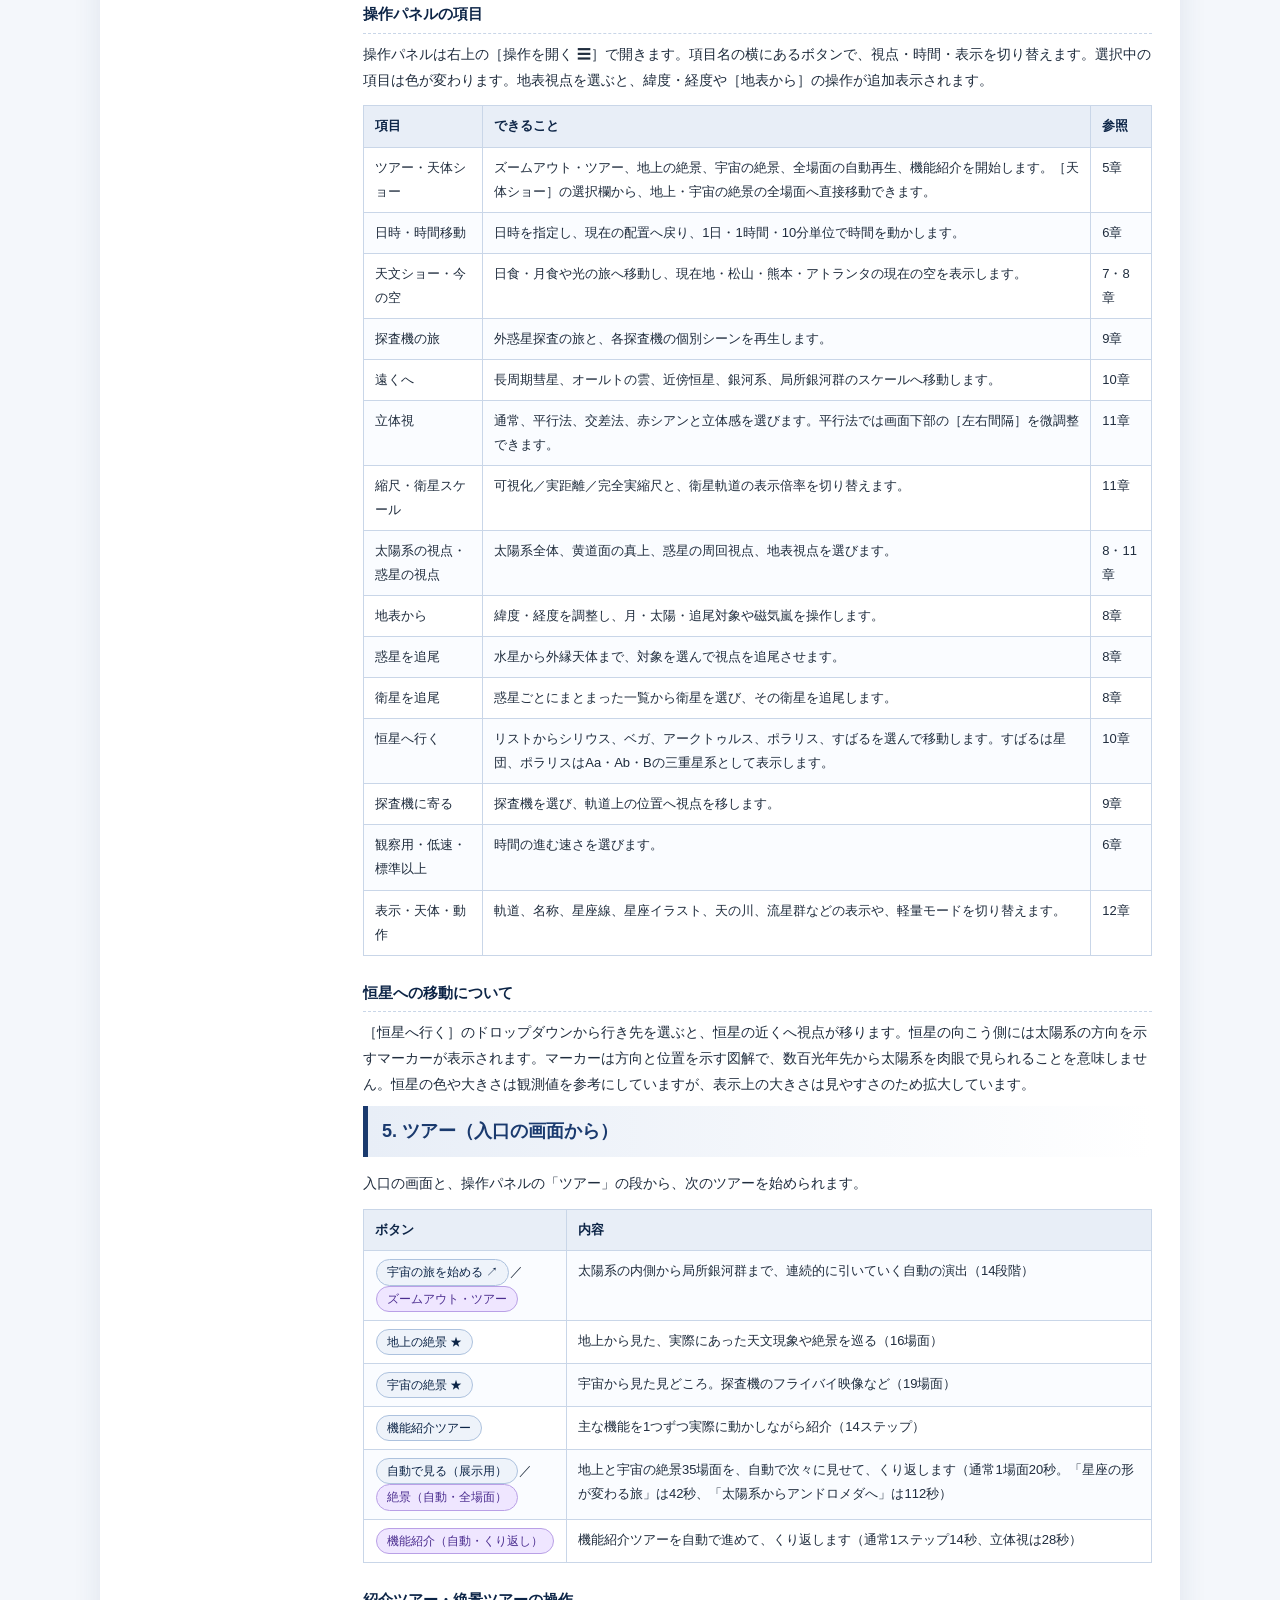
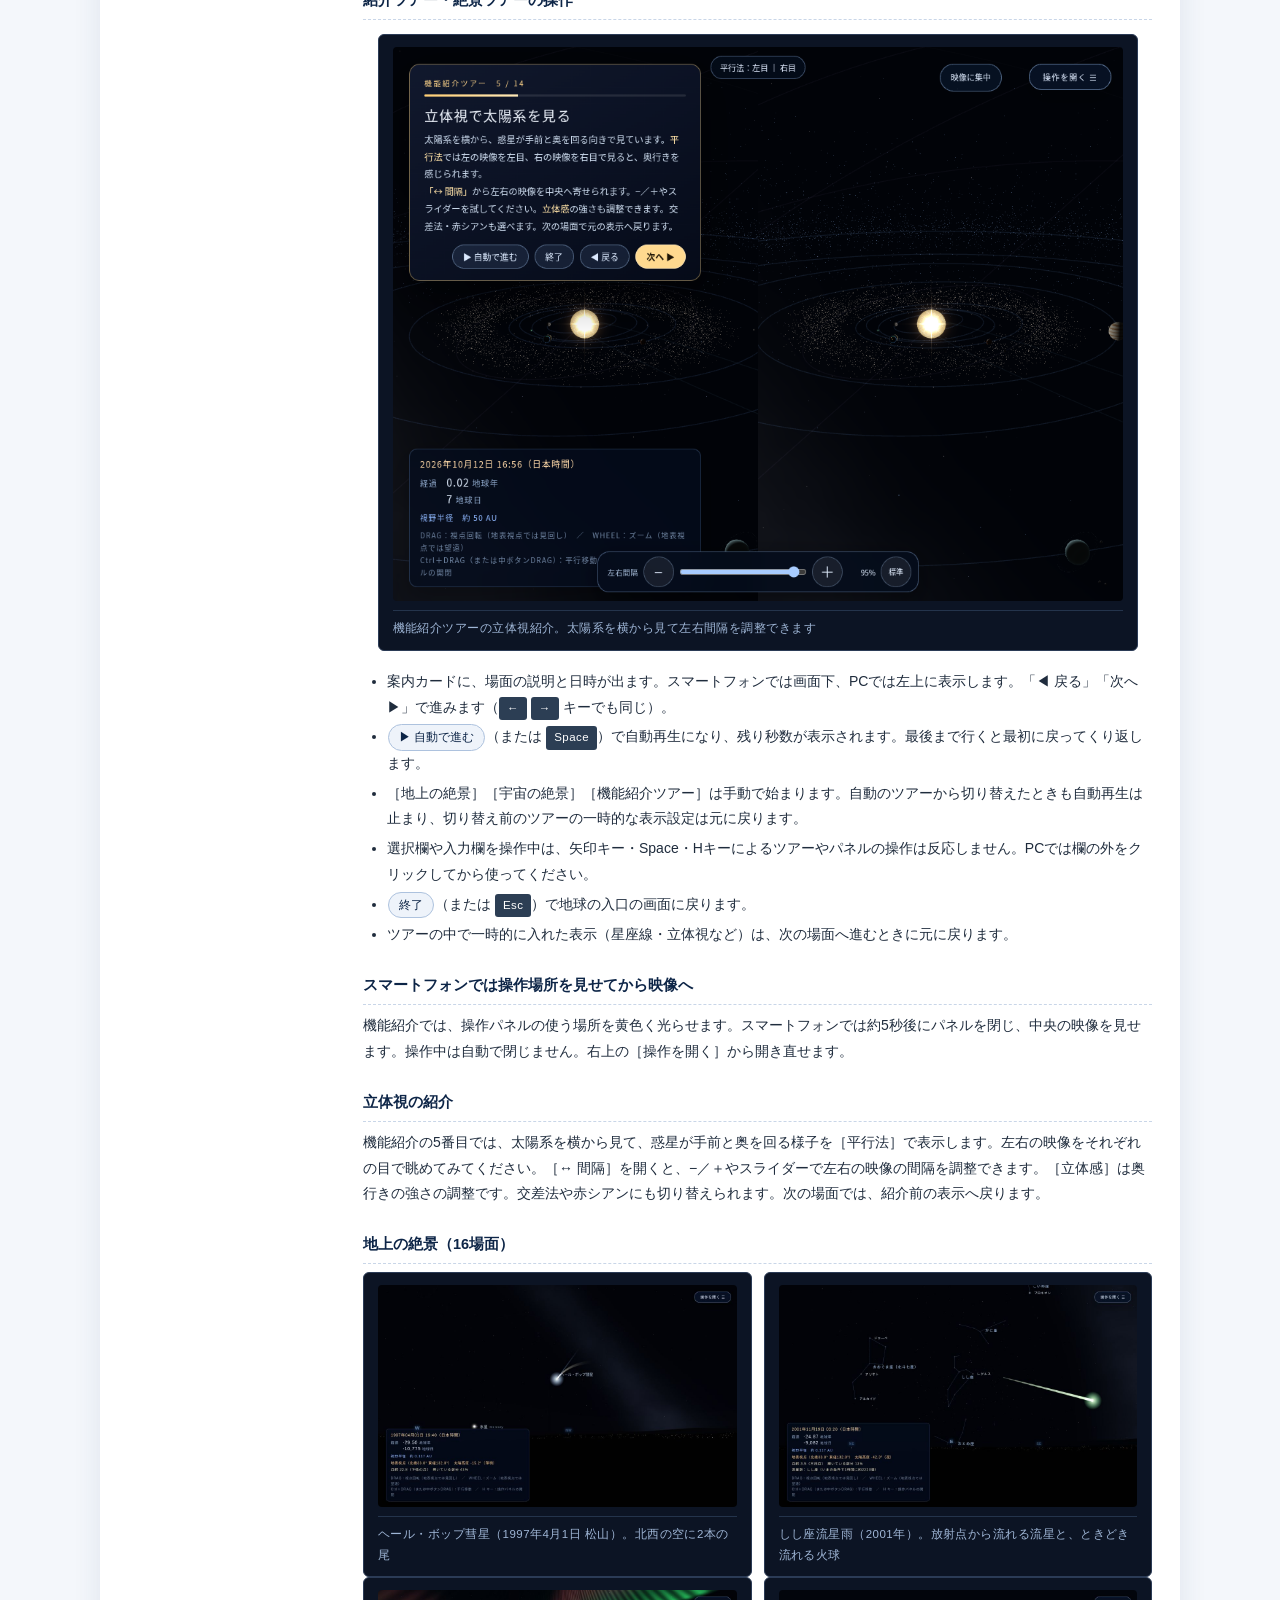
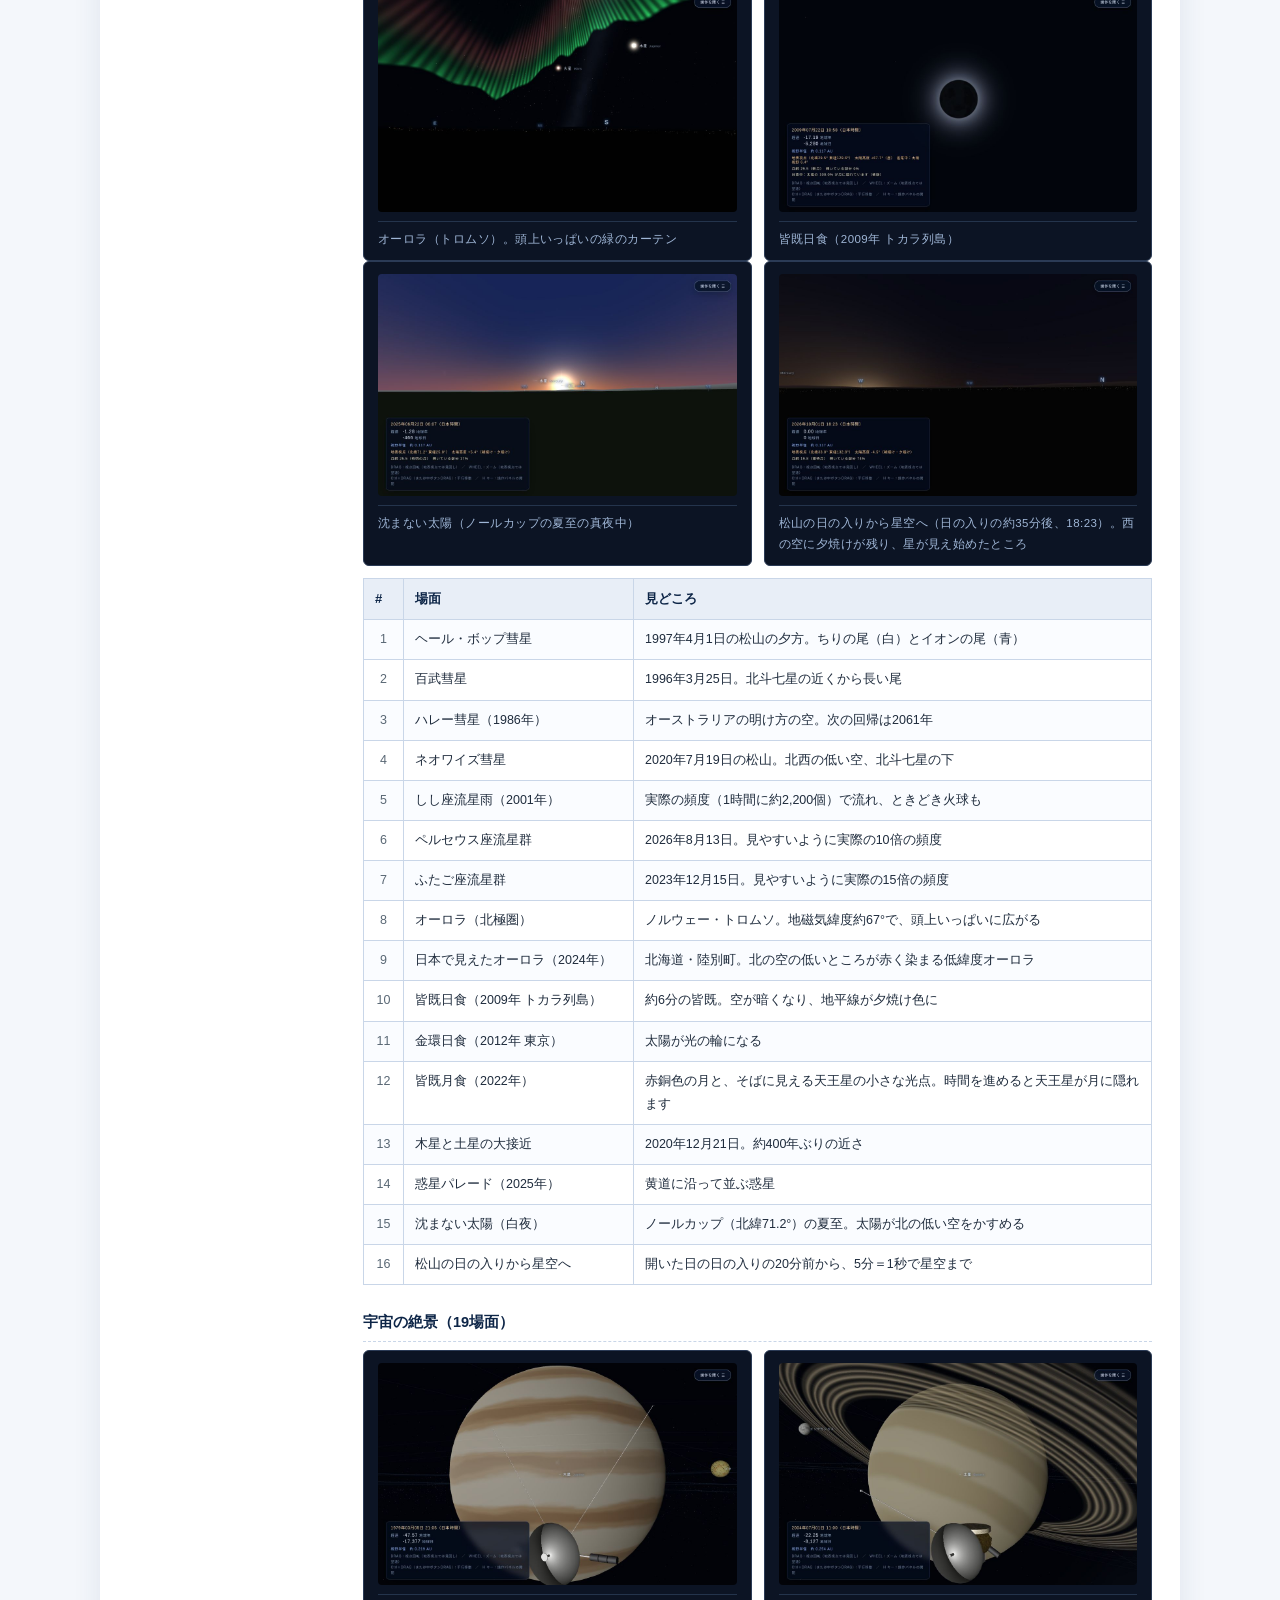
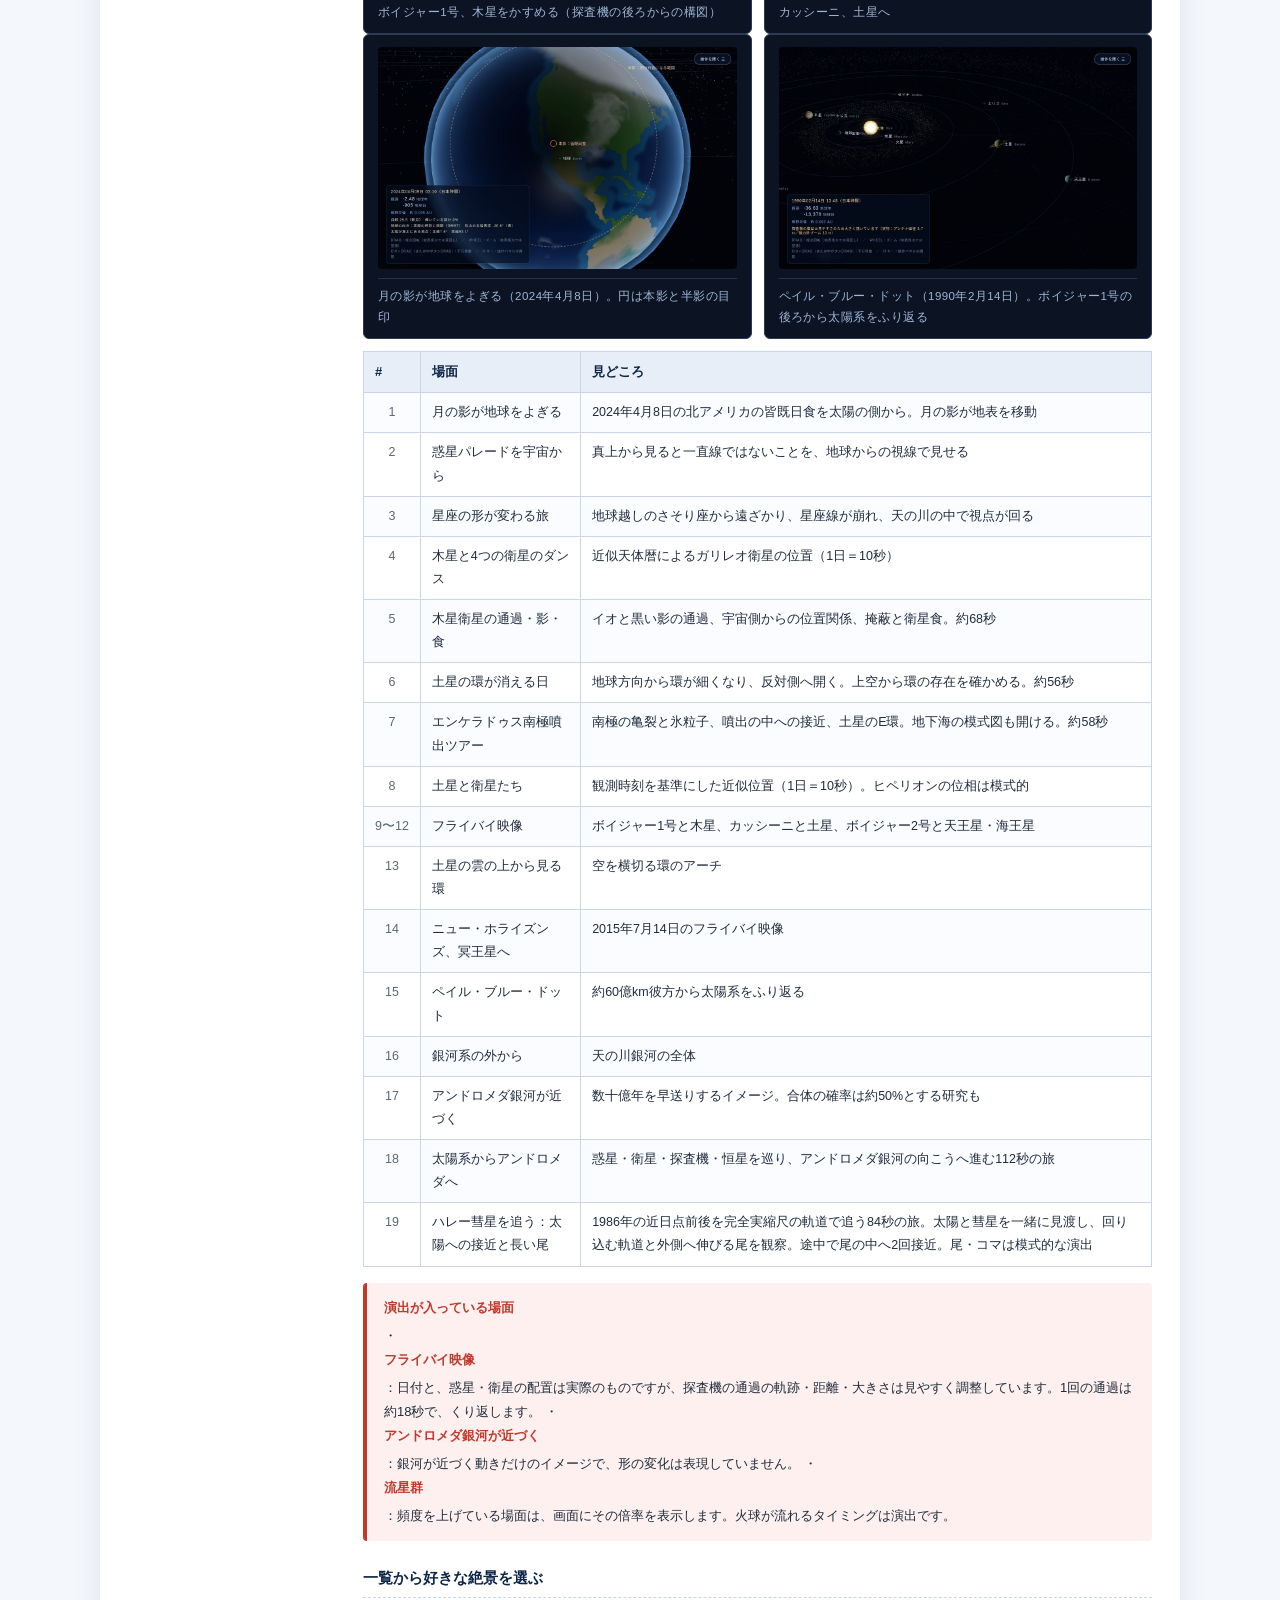
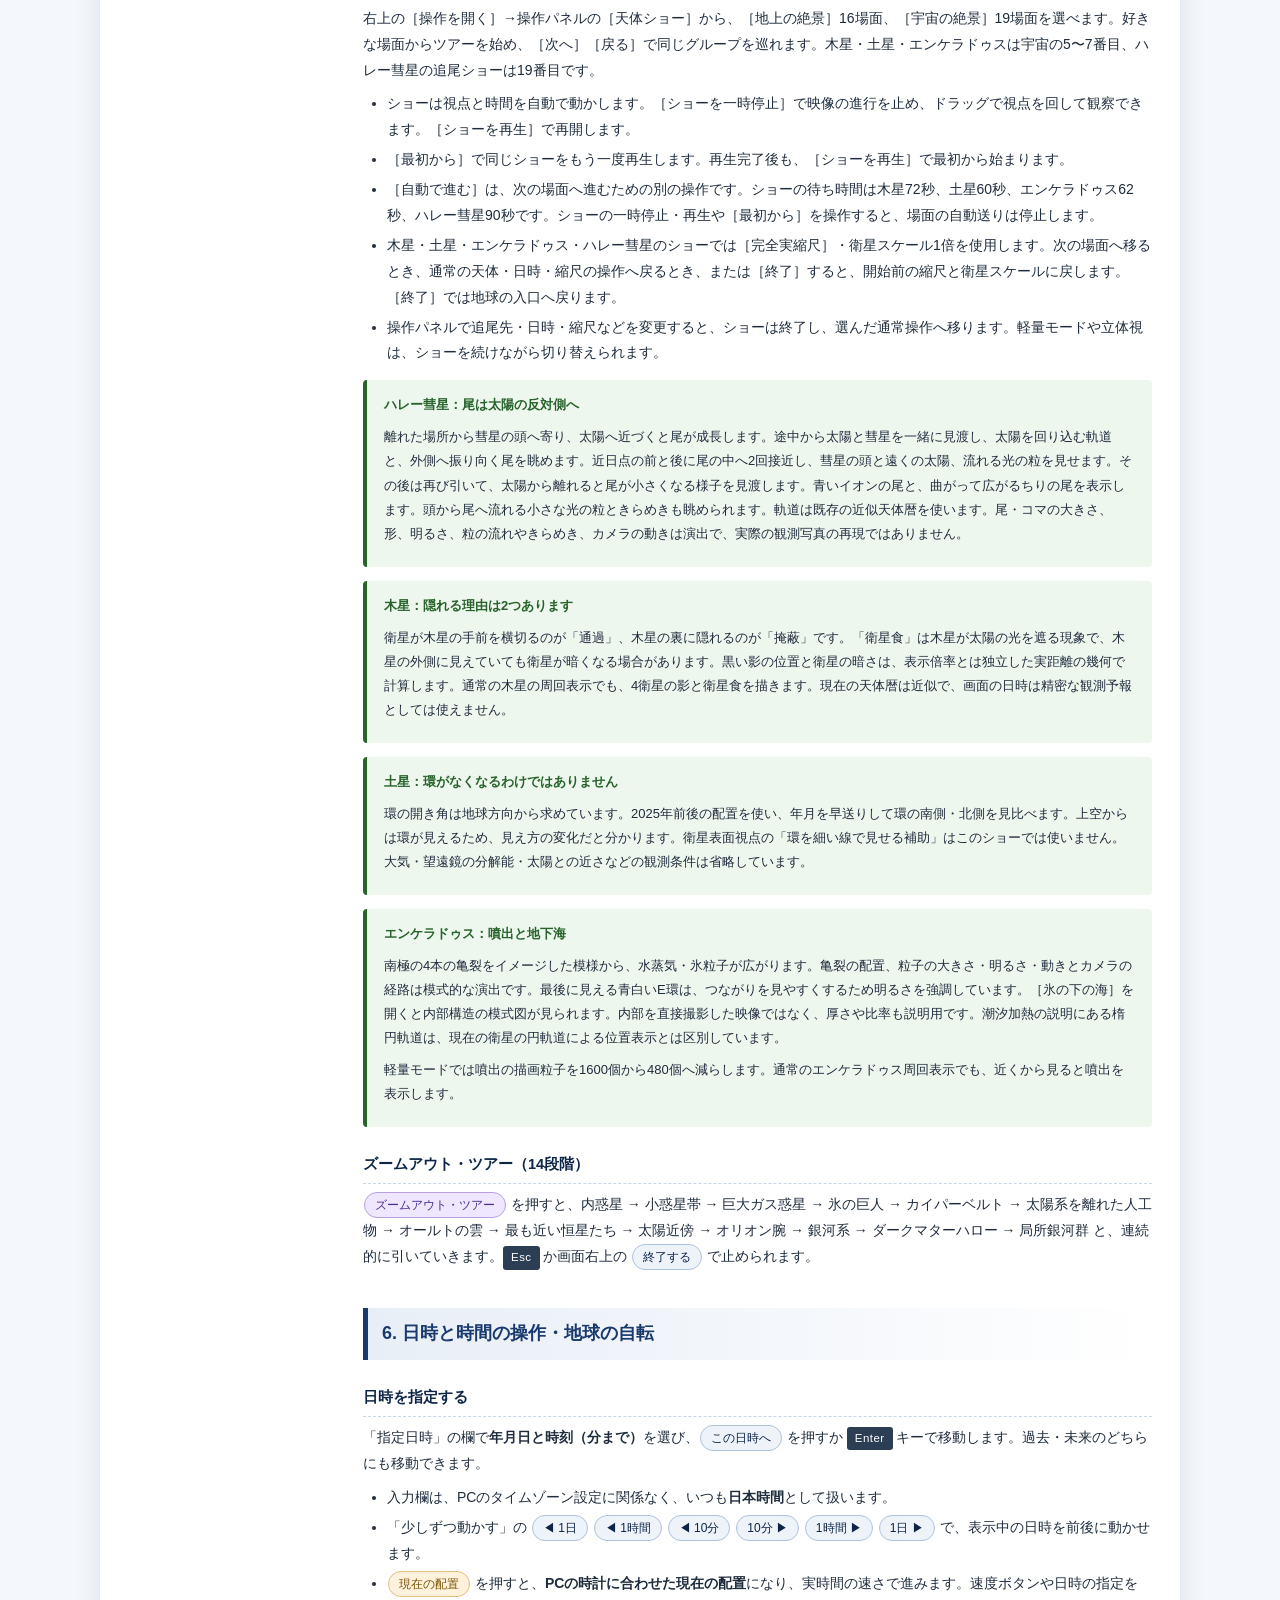
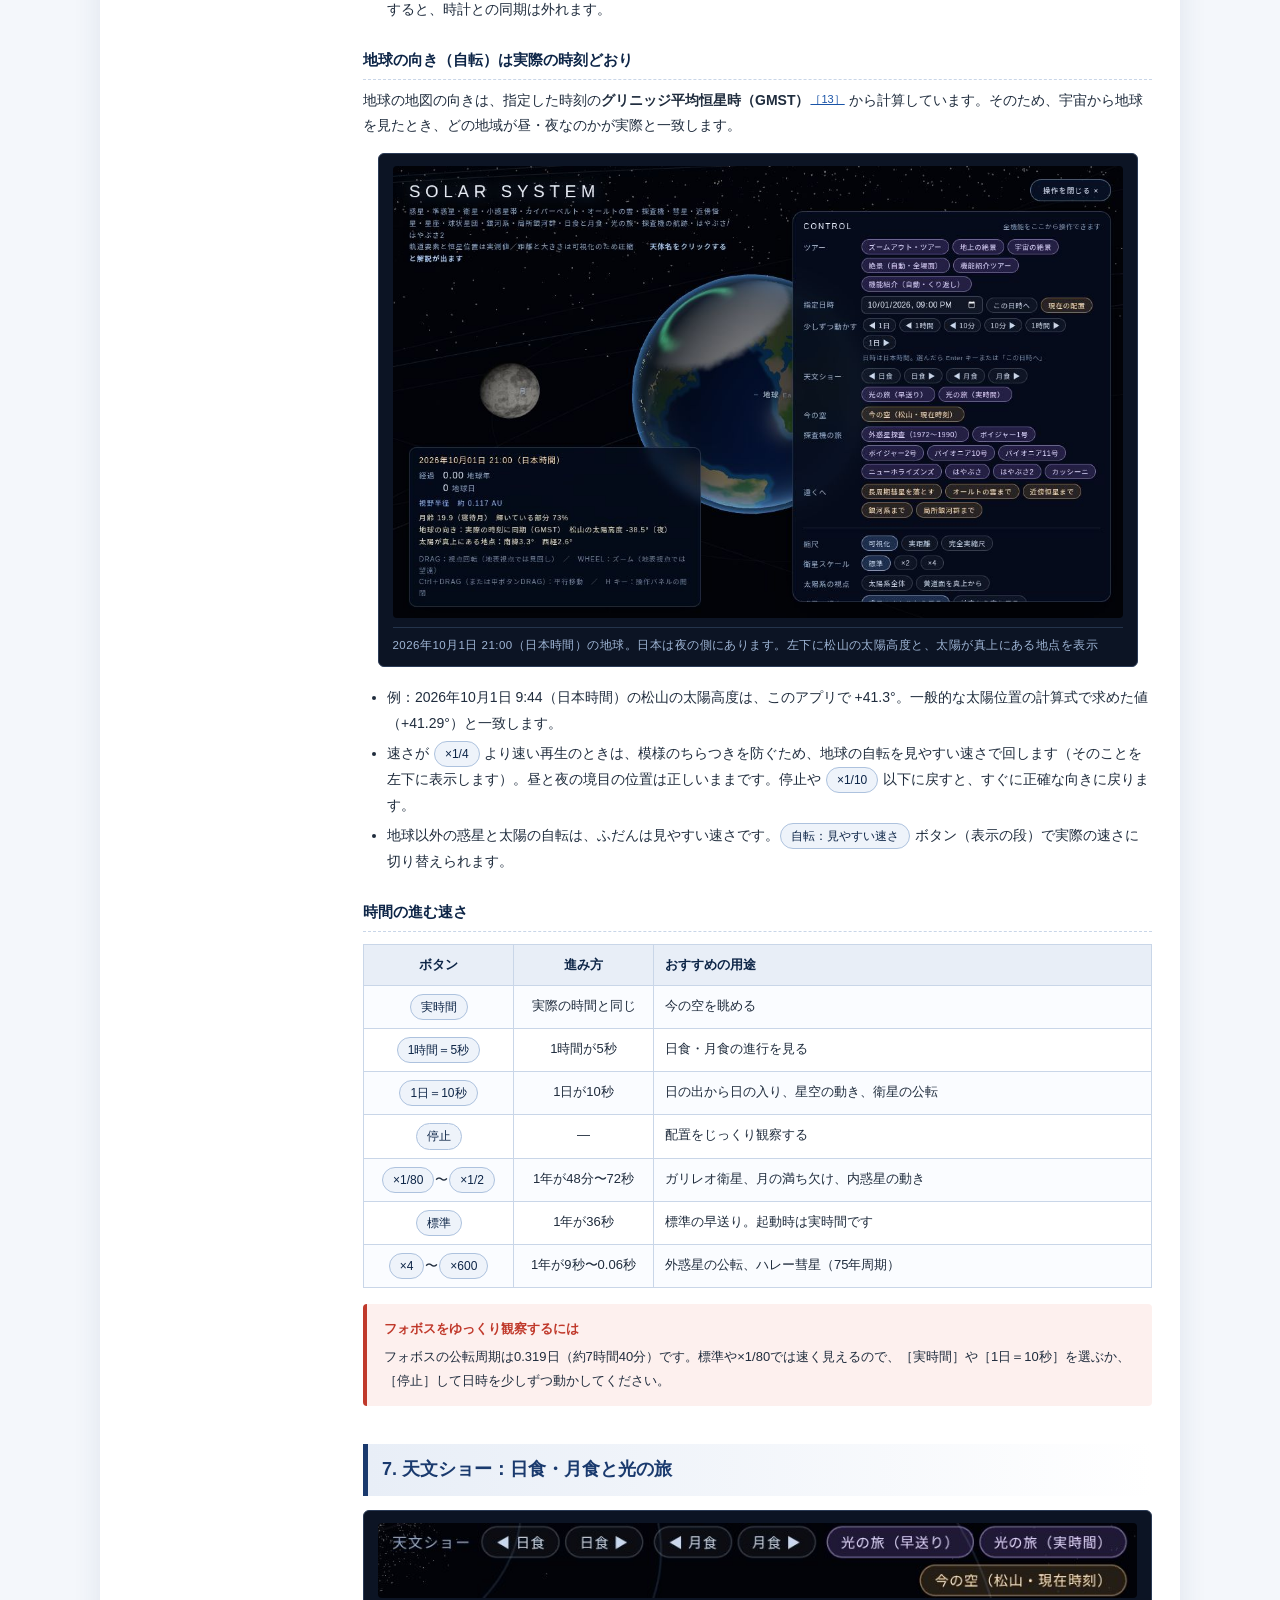
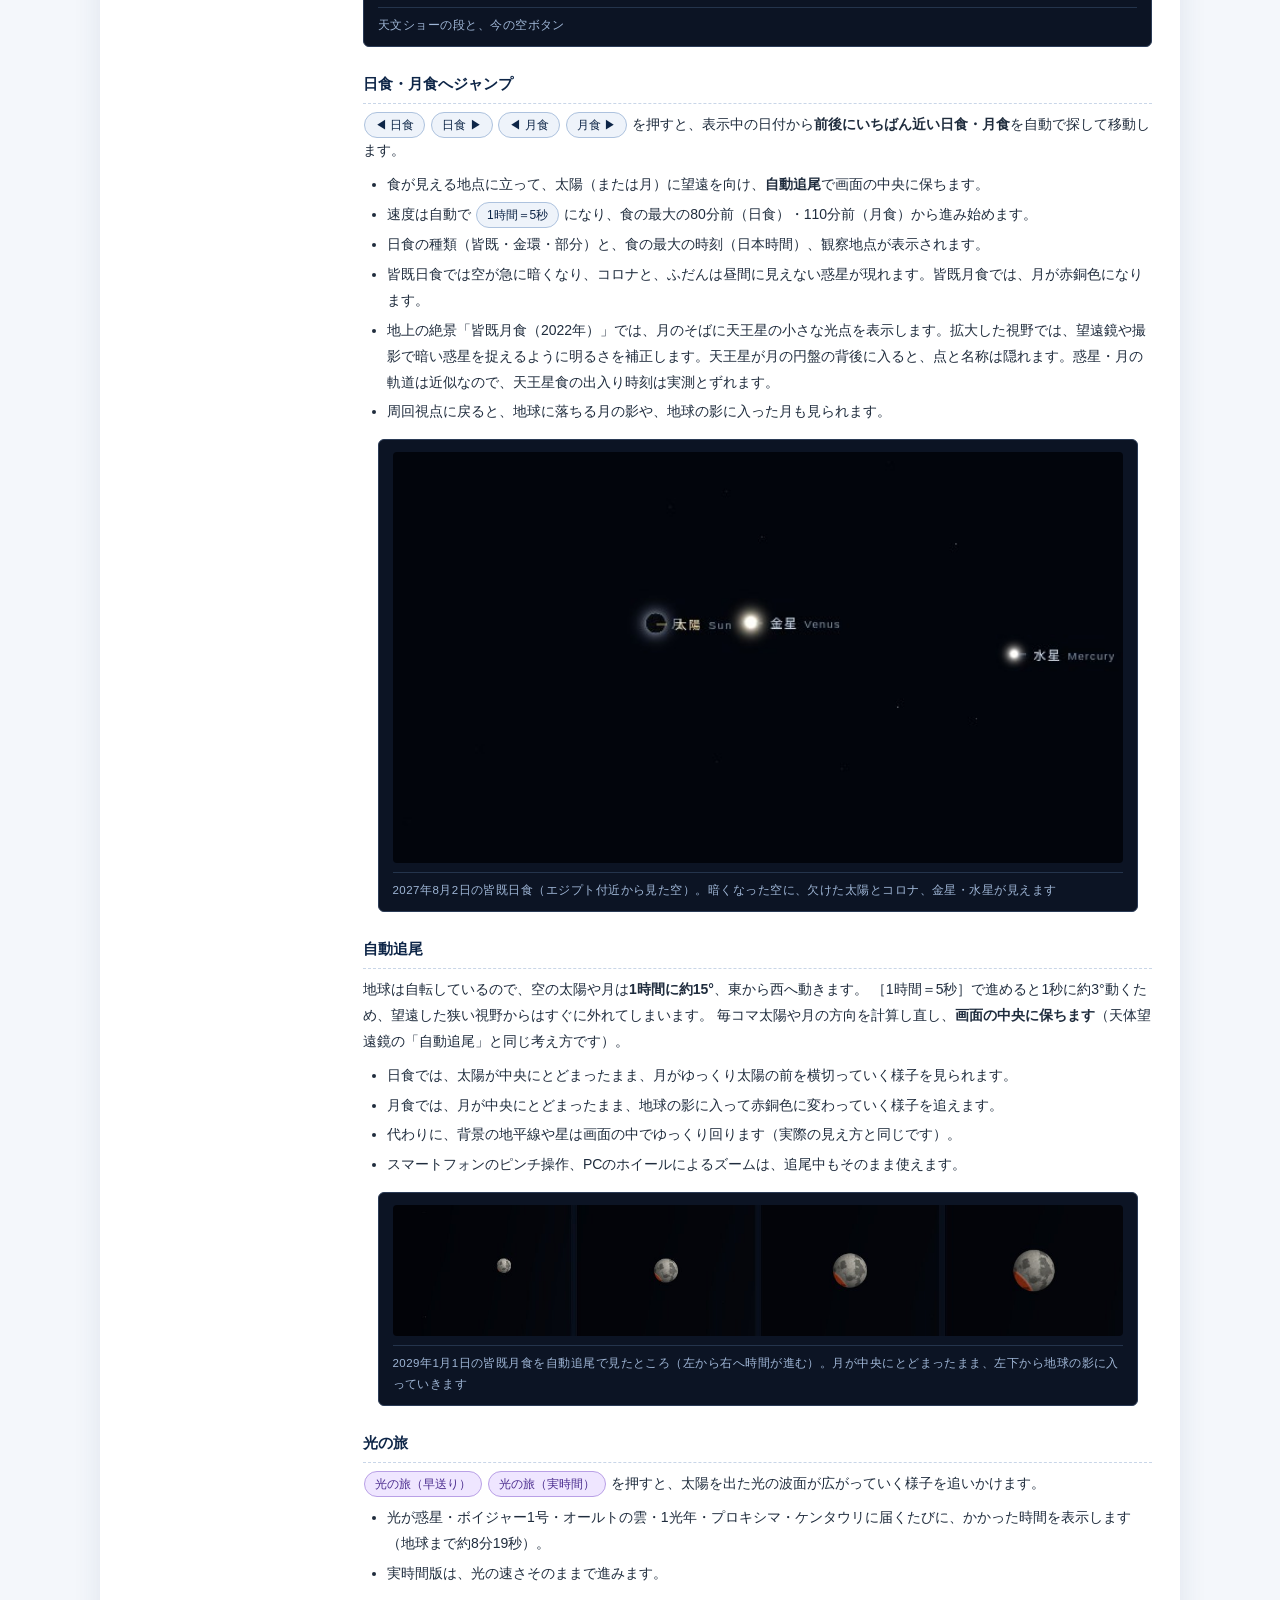
